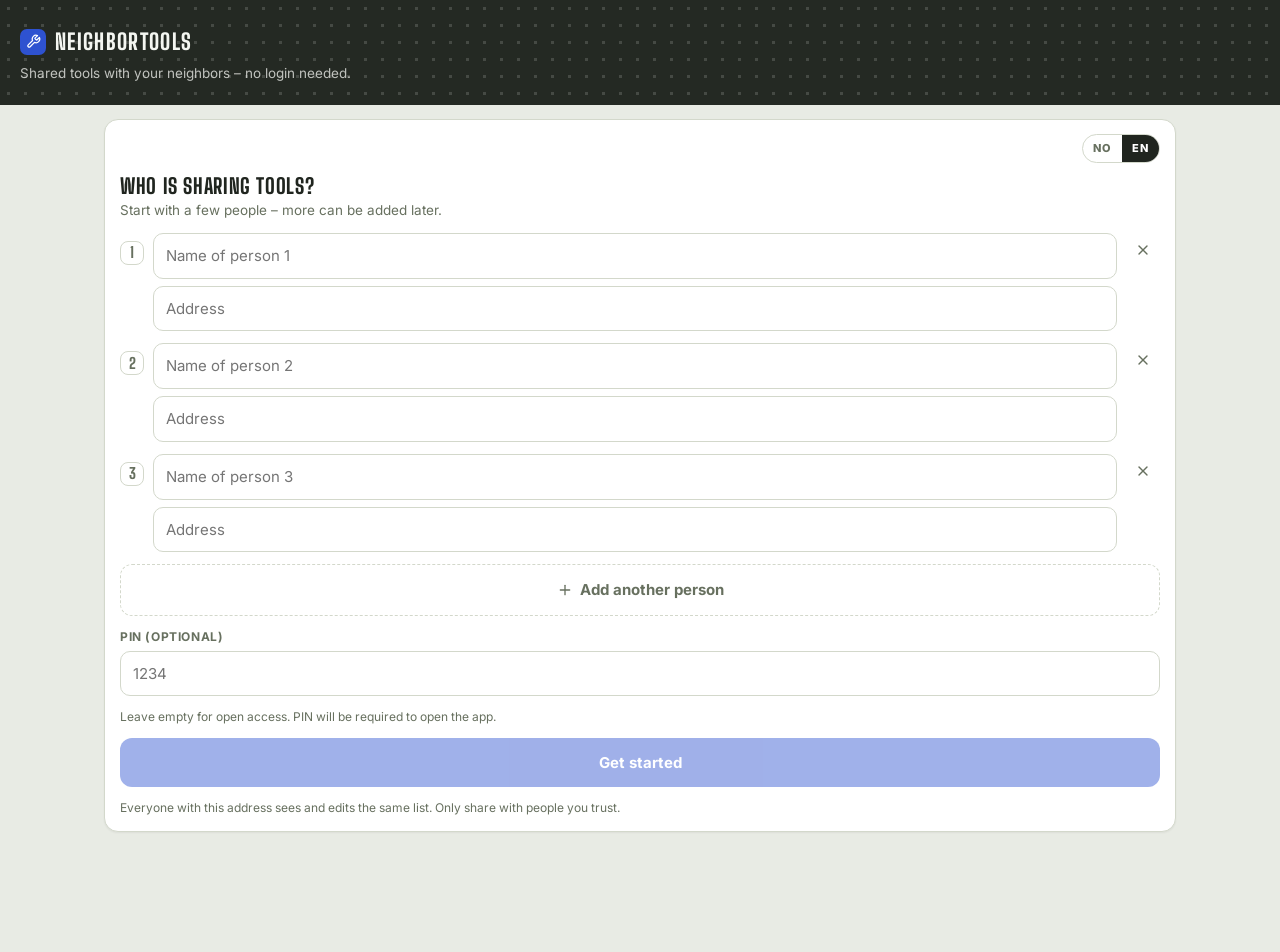
==== index.html @ f62d228a "Merge pull request #4 from ChristerFrestad/feat/neighborhood-requests Neighborhood requests, reserva" ====
<!DOCTYPE html>
<html lang="en">
<head>
<meta charset="utf-8">
<meta name="viewport" content="width=device-width, initial-scale=1, viewport-fit=cover">
<meta name="theme-color" content="#242923" media="(prefers-color-scheme: light)">
<meta name="theme-color" content="#141714" media="(prefers-color-scheme: dark)">
<meta name="apple-mobile-web-app-capable" content="yes">
<meta name="apple-mobile-web-app-status-bar-style" content="black-translucent">
<meta name="description" content="Shared tools with your neighbors – no login needed.">
<title>NeighborTools</title>
<link rel="manifest" href="/manifest.webmanifest">
<link rel="icon" href="data:image/svg+xml,%3Csvg xmlns='http://www.w3.org/2000/svg' viewBox='0 0 100 100'%3E%3Crect width='100' height='100' rx='22' fill='%232E52D0'/%3E%3Ctext y='.9em' font-size='70' x='50%25' text-anchor='middle' fill='white'%3E🔧%3C/text%3E%3C/svg%3E">
<style>
@import url('https://fonts.googleapis.com/css2?family=Big+Shoulders+Display:wght@600;700;800&family=IBM+Plex+Mono:wght@500&family=Inter:wght@400;500;600;700&display=swap');

:root{
  --bg:#E8EBE4; --card:#FFFFFF; --ink:#20251F; --muted:#67705F; --line:#D3D8CB;
  --accent:#2E52D0; --accent-press:#2543AE; --accent-tint:#E7ECFB;
  --home:#256B43; --home-tint:#E1F0E6; --out:#9A5300; --out-tint:#FBEBD3;
  --danger:#B23A26; --headbg:#242923; --headink:#F4F6F1;
  --shadow:0 1px 2px rgba(32,37,31,.06);
}
@media (prefers-color-scheme: dark){
  :root{
    --bg:#141714; --card:#1C201B; --ink:#E8EBE4; --muted:#9AA392; --line:#2E342E;
    --accent:#5B7CFF; --accent-press:#4A6AE0; --accent-tint:#1A2240;
    --home:#3D9B68; --home-tint:#1A2E22; --out:#D4923A; --out-tint:#2E2418;
    --danger:#E05A48; --headbg:#0E100E; --headink:#F4F6F1;
    --shadow:0 1px 3px rgba(0,0,0,.35);
  }
}
*{box-sizing:border-box; margin:0}
html,body{height:100%}
body{background:var(--bg); color:var(--ink);
  font-family:Inter,system-ui,-apple-system,sans-serif; font-size:15px; line-height:1.45;
  -webkit-font-smoothing:antialiased}
button{font:inherit; color:inherit; background:none; border:none; cursor:pointer}
:focus-visible{outline:2px solid var(--accent); outline-offset:2px; border-radius:4px}
[hidden]{display:none !important}

.vb-center{min-height:100vh; display:flex; align-items:center; justify-content:center}

/* Header – pegboard style panel */
.vb-head{position:sticky; top:0; z-index:20; display:flex; align-items:center; justify-content:space-between;
  gap:10px; padding:14px 16px; background-color:var(--headbg);
  background-image:radial-gradient(circle, rgba(244,246,241,.16) 1.5px, transparent 1.6px);
  background-size:17px 17px; color:var(--headink)}
.vb-head-tall{flex-direction:column; align-items:flex-start; gap:6px; padding:26px 20px 22px; position:static}
.vb-logo{font-family:'Big Shoulders Display','Arial Narrow',sans-serif; font-weight:800; font-size:22px;
  letter-spacing:.06em; display:flex; align-items:center; gap:9px; color:var(--headink)}
.vb-logomark{display:inline-flex; align-items:center; justify-content:center; width:26px; height:26px;
  border-radius:7px; background:var(--accent); color:#fff; flex:0 0 auto}
.vb-tagline{color:rgba(244,246,241,.75); font-size:13.5px}
.vb-headright{display:flex; align-items:center; gap:8px}
.vb-mechip{display:inline-flex; align-items:center; gap:7px; padding:6px 11px; border-radius:999px;
  background:rgba(244,246,241,.12); color:var(--headink); font-weight:600; font-size:13px;
  border:1px solid rgba(244,246,241,.22); max-width:150px}
.vb-mechip .vb-navn{overflow:hidden; text-overflow:ellipsis; white-space:nowrap}
.vb-onhead{color:var(--headink)}
.vb-onhead:hover{background:rgba(244,246,241,.14)}
.vb-spin{width:14px; height:14px; border-radius:50%; border:2px solid rgba(244,246,241,.35);
  border-top-color:var(--headink); animation:vbspin .7s linear infinite}
@keyframes vbspin{to{transform:rotate(360deg)}}
.vb-pulse{animation:vbpulse 1.2s ease-in-out infinite}
@keyframes vbpulse{50%{opacity:.45}}
.vb-logo-moerk{color:var(--ink)}
.vb-logo-moerk .vb-logomark{background:var(--accent)}

.vb-banner{font-size:12.5px; padding:7px 16px; text-align:center}
.vb-banner.test{background:var(--accent-tint); color:var(--accent)}
.vb-banner.minne{background:var(--out-tint); color:var(--out)}

.vb-main{max-width:540px; margin:0 auto; padding:14px 14px calc(120px + env(safe-area-inset-bottom))}

.vb-stats{font-family:'IBM Plex Mono',monospace; font-size:12px; color:var(--muted);
  letter-spacing:.02em; margin:2px 2px 10px}
.vb-search{margin-bottom:10px}

.vb-chips{display:flex; gap:7px; overflow-x:auto; padding:8px 0 10px; margin:0 -14px 4px; padding-left:14px; padding-right:14px;
  position:sticky; top:56px; z-index:15; background:var(--bg); scrollbar-width:none}
.vb-chips::-webkit-scrollbar{display:none}
.vb-chip{flex:0 0 auto; display:inline-flex; align-items:center; gap:6px; padding:9px 14px;
  border-radius:999px; border:1.5px solid var(--line); background:var(--card); font-size:13.5px; font-weight:600;
  color:var(--muted); white-space:nowrap; transition:background .12s,color .12s,border-color .12s}
/* Selected chip inverts against the page, so it stays readable in both themes
   (--ink is near-white in dark mode, where a hardcoded white would vanish) */
.vb-chip.on{background:var(--ink); color:var(--bg); border-color:var(--ink)}
.vb-chip.on .vb-sw{box-shadow:0 0 0 1.5px var(--bg)}
.vb-chipdiv{flex:0 0 1px; background:var(--line); align-self:stretch; margin:2px 3px}

.vb-list{display:flex; flex-direction:column; gap:10px}
.vb-card{background:var(--card); border:1px solid var(--line); border-radius:14px; padding:14px 15px;
  box-shadow:var(--shadow)}
.vb-toolimg{width:64px; height:64px; border-radius:10px; object-fit:cover; background:var(--line); flex:0 0 auto}
.vb-toolrow{display:flex; align-items:flex-start; justify-content:space-between; gap:10px}
.vb-toolleft{display:flex; gap:12px; align-items:flex-start; min-width:0; flex:1}
.vb-toolname{font-size:16px; font-weight:700; display:flex; align-items:center; gap:8px; min-width:0}
.vb-you{color:var(--muted); font-weight:500; font-size:13px}
.vb-type{font-family:'Big Shoulders Display','Arial Narrow',sans-serif; font-weight:700; font-size:11.5px;
  letter-spacing:.09em; text-transform:uppercase; color:var(--muted); border:1px solid var(--line);
  border-radius:6px; padding:3px 7px; white-space:nowrap; margin-top:1px}
.vb-ownerline{font-size:13px; color:var(--muted); margin-top:5px; display:flex; align-items:center; gap:6px}
.vb-sw{display:inline-block; width:10px; height:10px; border-radius:3px; flex:0 0 auto}

/* Status tag – looks like a physical loan tag with a hole */
.vb-tagrow{margin-top:9px}
.vb-tagg{position:relative; display:inline-flex; align-items:center; font-size:12.5px; font-weight:600;
  padding:5px 11px 5px 22px; border-radius:5px 999px 999px 5px}
.vb-tagg::before{content:""; position:absolute; left:8px; top:50%; transform:translateY(-50%);
  width:7px; height:7px; border-radius:50%; background:var(--bg); box-shadow:inset 0 0 0 1.5px currentColor}
.vb-tagg.hjemme{background:var(--home-tint); color:var(--home)}
.vb-tagg.ute{background:var(--out-tint); color:var(--out)}

.vb-notes{font-size:13px; color:var(--muted); margin-top:8px; overflow-wrap:anywhere}
.vb-addr{font-size:13px; color:var(--muted); margin-top:5px; display:flex; align-items:center; gap:5px}
.vb-counts{font-family:'IBM Plex Mono',monospace; font-size:11.5px; color:var(--muted); margin-top:8px}

.vb-toolactions{display:flex; align-items:center; justify-content:space-between; gap:8px; margin-top:12px}

.vb-btn{display:inline-flex; align-items:center; justify-content:center; gap:7px; width:100%;
  padding:14px 18px; border-radius:12px; font-weight:700; font-size:15px;
  transition:background .12s, transform .05s}
.vb-btn:active{transform:scale(.985)}
.vb-btn:disabled{opacity:.45; cursor:default}
.vb-primary{background:var(--accent); color:#fff}
.vb-primary:not(:disabled):hover{background:var(--accent-press)}
.vb-ghost{background:transparent; border:1.5px dashed var(--line); color:var(--muted)}
.vb-return{background:var(--home-tint); color:var(--home)}
.vb-dangertxt{background:transparent; color:var(--danger); font-weight:600}
.vb-dangertxt.bekreft{background:var(--danger); color:#fff}
.vb-small{width:auto; padding:11px 16px; font-size:14px}
.vb-iconbtn{display:inline-flex; align-items:center; justify-content:center; width:34px; height:34px;
  border-radius:9px; color:var(--muted); flex:0 0 auto}
.vb-iconbtn:hover{background:rgba(32,37,31,.06)}

.vb-inp{width:100%; padding:11px 12px; border-radius:10px; border:1.5px solid var(--line);
  background:var(--card); font:inherit; color:var(--ink)}
.vb-inp:focus{outline:none; border-color:var(--accent)}
textarea.vb-inp{resize:vertical}
select.vb-inp{appearance:auto}
.vb-field{display:block; margin-bottom:12px}
.vb-lbl{display:block; font-size:12px; font-weight:700; letter-spacing:.05em; text-transform:uppercase;
  color:var(--muted); margin-bottom:5px}

/* empty state – refined below */

/* Bottom nav + floating action button */
.vb-nav{position:fixed; left:0; right:0; bottom:0; z-index:20; display:flex; justify-content:center; gap:4px;
  background:var(--card); border-top:1px solid var(--line);
  padding:6px 8px calc(8px + env(safe-area-inset-bottom))}
.vb-tab{display:flex; flex-direction:column; align-items:center; gap:3px; padding:7px 0; width:104px;
  border-radius:10px; color:var(--muted)}
.vb-tab span{font-family:'Big Shoulders Display','Arial Narrow',sans-serif; font-weight:700; font-size:11.5px;
  letter-spacing:.1em; text-transform:uppercase}
.vb-tab.on{color:var(--accent); background:var(--accent-tint)}
.vb-fab{position:fixed; right:16px; bottom:calc(76px + env(safe-area-inset-bottom)); z-index:21;
  display:inline-flex; align-items:center; gap:7px; padding:13px 18px; border-radius:999px;
  background:var(--accent); color:#fff; font-weight:700; font-size:14.5px;
  box-shadow:0 6px 18px rgba(46,82,208,.38)}
.vb-fab:hover{background:var(--accent-press)}

/* Bottom sheet / modal forms */
.vb-overlay{position:fixed; inset:0; z-index:40; background:rgba(24,27,23,.5); display:flex;
  align-items:flex-end; justify-content:center; animation:vbfade .15s ease-out}
.vb-sheet{background:var(--card); width:100%; max-width:540px; max-height:88vh; overflow-y:auto;
  border-radius:20px 20px 0 0; padding:18px 18px calc(22px + env(safe-area-inset-bottom));
  animation:vbup .22s ease-out}
@media (min-width:640px){
  .vb-overlay{align-items:center; padding:24px}
  .vb-sheet{border-radius:20px}
}
@keyframes vbfade{from{opacity:0}}
@keyframes vbup{from{transform:translateY(24px); opacity:.6}}
.vb-sheet-head{display:flex; align-items:center; justify-content:space-between; margin-bottom:12px; gap:10px}
.vb-h2{font-family:'Big Shoulders Display','Arial Narrow',sans-serif; font-weight:800; font-size:21px;
  letter-spacing:.03em; text-transform:uppercase; overflow-wrap:anywhere}
.vb-sheet-actions{display:flex; flex-direction:column; gap:8px; margin-top:6px}
.vb-pickgrid{display:flex; flex-direction:column; gap:8px}
.vb-pick{display:grid; grid-template-columns:auto 1fr; align-items:center; column-gap:10px; text-align:left;
  padding:12px 13px; border:1.5px solid var(--line); border-radius:12px; background:var(--card); width:100%}
.vb-pick:hover{border-color:var(--accent); background:var(--accent-tint)}
.vb-pick-name{font-weight:700}
.vb-pick-addr{grid-column:2; font-size:12.5px; color:var(--muted)}

/* Setup (first run) */
.vb-setuprow{display:flex; gap:9px; align-items:flex-start; margin-bottom:12px}
.vb-setupnum{font-family:'Big Shoulders Display','Arial Narrow',sans-serif; font-weight:800; font-size:15px;
  color:var(--muted); width:24px; height:24px; border:1.5px solid var(--line); border-radius:8px;
  display:flex; align-items:center; justify-content:center; margin-top:8px; flex:0 0 auto}
.vb-setupfields{flex:1; display:flex; flex-direction:column; gap:7px}
.vb-finetext{font-size:12px; color:var(--muted); margin-top:12px}

/* Activity log */
.vb-loglist{display:flex; flex-direction:column; gap:7px}
.vb-logrow{display:flex; justify-content:space-between; align-items:baseline; gap:10px;
  background:var(--card); border:1px solid var(--line); border-left-width:4px; border-radius:10px;
  padding:10px 12px; font-size:13.5px}
.vb-logrow.t-laan{border-left-color:var(--out)}
.vb-logrow.t-retur{border-left-color:var(--home)}
.vb-logrow.t-ny{border-left-color:var(--accent)}
.vb-logrow.t-slett{border-left-color:var(--danger)}
.vb-logrow.t-pers{border-left-color:var(--line)}
.vb-logtext{overflow-wrap:anywhere}
.vb-logdate{font-family:'IBM Plex Mono',monospace; font-size:11px; color:var(--muted); white-space:nowrap}

.vb-muted{color:var(--muted); font-size:13.5px}
.vb-mb{margin-bottom:12px}
.vb-mt{margin-top:12px}
.vb-toast{position:fixed; left:50%; transform:translateX(-50%);
  bottom:calc(84px + env(safe-area-inset-bottom)); z-index:50; background:var(--ink); color:var(--bg);
  padding:10px 16px; border-radius:999px; font-size:13.5px; font-weight:600; max-width:90vw; text-align:center;
  box-shadow:0 6px 20px rgba(0,0,0,.25); animation:vbup .2s ease-out}

.vb-card{transition:border-color .12s, box-shadow .12s}
.vb-card:hover{border-color:color-mix(in srgb, var(--accent) 35%, var(--line))}
.vb-empty{display:flex; flex-direction:column; align-items:center; gap:12px; text-align:center;
  color:var(--muted); padding:48px 24px; border:1.5px dashed var(--line); border-radius:16px; margin-top:6px}
.vb-empty b{color:var(--ink); font-size:16px}
.vb-empty-ico{width:56px; height:56px; border-radius:16px; background:var(--accent-tint); color:var(--accent);
  display:flex; align-items:center; justify-content:center}
.vb-skeleton{background:linear-gradient(90deg, var(--line) 25%, var(--card) 50%, var(--line) 75%);
  background-size:200% 100%; animation:vbskel 1.2s ease-in-out infinite; border-radius:10px; height:88px; margin-bottom:10px}
@keyframes vbskel{0%{background-position:200% 0}100%{background-position:-200% 0}}
.vb-toast[role="status"]{pointer-events:none}
.vb-btn[aria-busy="true"]{opacity:.55; pointer-events:none}
.vb-overlay{overscroll-behavior:contain}
.vb-sheet:focus{outline:none}
.vb-sheet-head h2{margin:0}


/* Store-like grid on larger screens */
@media (min-width: 640px){
  .vb-main{max-width:920px}
  .vb-list.grid{display:grid; grid-template-columns:repeat(2, 1fr); gap:12px}
}
@media (min-width: 960px){
  .vb-main{max-width:1100px}
  .vb-list.grid{grid-template-columns:repeat(3, 1fr)}
}
.vb-list.grid .vb-card{display:flex; flex-direction:column; height:100%}
.vb-list.grid .vb-toolactions{margin-top:auto}

.vb-tagg.lenge{background:#FDE8E6; color:var(--danger)}
@media (prefers-color-scheme: dark){
  .vb-tagg.lenge{background:#3A1F1C; color:var(--danger)}
}

.vb-check{
  width:22px; height:22px; border-radius:6px; border:2px solid var(--line);
  display:inline-flex; align-items:center; justify-content:center; flex:0 0 auto;
  margin-top:2px; background:var(--card)
}
.vb-check.on{background:var(--accent); border-color:var(--accent); color:#fff}
.vb-bulk{
  position:fixed; left:50%; transform:translateX(-50%);
  bottom:calc(72px + env(safe-area-inset-bottom)); z-index:22;
  display:flex; gap:8px; align-items:center; padding:10px 12px;
  background:var(--ink); color:var(--bg); border-radius:14px;
  box-shadow:0 8px 24px rgba(0,0,0,.28); max-width:94vw
}
.vb-bulk .vb-btn{width:auto; padding:10px 14px; font-size:13.5px}
.vb-bulk .vb-ghost{color:var(--bg); border-color:color-mix(in srgb, var(--bg) 40%, transparent)}
.vb-bulk-count{font-weight:700; font-size:13.5px; white-space:nowrap; padding:0 4px}

.vb-hist{margin-top:10px; border-top:1px solid var(--line); padding-top:10px}
.vb-hist h4{font-size:12px; text-transform:uppercase; letter-spacing:.06em; color:var(--muted); margin-bottom:6px}
.vb-hist-row{font-size:13px; color:var(--muted); padding:4px 0; display:flex; justify-content:space-between; gap:8px}
.vb-pinbox{max-width:360px; margin:0 auto; padding:24px 18px}
/* Language switch: both languages visible, the active one filled in */
.vb-langsw{display:inline-flex; align-items:stretch; border-radius:999px; overflow:hidden;
  border:1px solid rgba(244,246,241,.3); flex:0 0 auto}
.vb-langsw button{padding:5px 10px; font-size:11px; font-weight:800; letter-spacing:.08em;
  color:rgba(244,246,241,.72); line-height:1.5; transition:background .12s, color .12s}
.vb-langsw button:hover{background:rgba(244,246,241,.14); color:var(--headink)}
.vb-langsw button.on{background:var(--headink); color:var(--headbg)}
.vb-langsw button.on:hover{background:var(--headink); color:var(--headbg)}
/* Variant for use on a light card instead of the dark header */
.vb-langsw.kort{border-color:var(--line)}
.vb-langsw.kort button{color:var(--muted)}
.vb-langsw.kort button:hover{background:var(--bg); color:var(--ink)}
.vb-langsw.kort button.on{background:var(--ink); color:var(--card)}
.vb-langsw.kort button.on:hover{background:var(--ink); color:var(--card)}

/* Requests ("etterlysninger") */
.vb-sechead{font-family:'Big Shoulders Display','Arial Narrow',sans-serif; font-weight:800; font-size:15px;
  letter-spacing:.07em; text-transform:uppercase; color:var(--muted); margin:18px 2px 10px}
.vb-req-meta{font-size:12.5px; color:var(--muted); margin-top:6px; display:flex; align-items:center; gap:6px;
  flex-wrap:wrap}
.vb-resp{border-top:1px solid var(--line); padding:9px 0 4px; font-size:13px; color:var(--muted)}
.vb-resp b{color:var(--ink)}
.vb-hoodtoggle{display:flex; gap:11px; align-items:flex-start; cursor:pointer; margin-bottom:4px}
.vb-hoodtoggle input{width:19px; height:19px; margin-top:2px; accent-color:var(--accent); flex:0 0 auto}
.vb-radios{display:flex; flex-direction:column; gap:8px; padding:2px 0}
.vb-radios label{display:flex; align-items:center; gap:9px; font-weight:600; cursor:pointer}
.vb-radios input{width:17px; height:17px; accent-color:var(--accent); flex:0 0 auto}
.vb-tab{position:relative}
.vb-tabbadge{position:absolute; top:2px; right:16px; min-width:17px; height:17px; padding:0 4px;
  border-radius:999px; background:var(--danger); color:#fff; font-size:10.5px; font-weight:700;
  display:flex; align-items:center; justify-content:center}
.vb-logrow.t-ettersp{border-left-color:var(--accent)}
.vb-resp-tool{font-size:12.5px; color:var(--ink); margin-top:4px; display:flex; align-items:center; gap:5px}

/* Due dates, queue and outside loans */
.vb-tagrow{display:flex; flex-wrap:wrap; gap:6px}
.vb-tagg.frist{background:var(--accent-tint); color:var(--accent)}
.vb-tagg.ekstern{background:var(--line); color:var(--muted)}
.vb-queue{font-size:12.5px; color:var(--muted); margin-top:8px; display:flex; align-items:center;
  gap:5px; flex-wrap:wrap}
.vb-remind{display:flex; align-items:center; gap:9px; width:100%; text-align:left; margin-bottom:10px;
  padding:11px 13px; border-radius:12px; background:var(--out-tint); color:var(--out);
  border:1px solid transparent; font-size:13.5px; font-weight:600}
.vb-remind:hover{border-color:currentColor}
.vb-remind span:first-of-type{flex:1}
.vb-remind-link{text-decoration:underline; white-space:nowrap; font-weight:700}

@media (prefers-reduced-motion: reduce){
  *{animation:none !important; transition:none !important}
}
</style>
</head>
<body>
<div id="app">
  <div class="vb-center">
    <div style="text-align:center">
      <div class="vb-logo vb-logo-moerk vb-pulse" style="justify-content:center"><span class="vb-logomark">🔧</span>NEIGHBORTOOLS</div>
      <p class="vb-muted" style="margin-top:14px">Loading …</p>
    </div>
  </div>
</div>

<script>
'use strict';
/* ============================================================
   NeighborTools – simple shared tool inventory
   ============================================================
   WHITELABEL / RENAME HERE:
   Change only the values below – logo, title and tagline update automatically.
   ============================================================ */
var CONFIG = {
  name: 'NeighborTools',          // Shown in logo and headings
  shortName: 'NeighborTools',     // Short variant
  tagline: 'Shared tools with your neighbors – no login needed.',
  storageKey: 'neighbortools',    // Internal storage prefix (do not change after first use)
  autoLang: true,                 // Match the browser's language on first visit
  defaultLang: 'en',              // Fallback when autoLang finds no match (or is off)
  longLoanDays: 14,               // highlight loans older than this
  // Optional default PIN (also settable in app setup / settings). Leave '' for no PIN.
  pin: ''
};

/* UI strings – Norwegian + English */
var I18N = {
  nb: {
    tools: 'Verktøy', people: 'Personer', log: 'Logg',
    all: 'Alle', home: 'Hjemme', onLoan: 'Utlånt', myLoans: 'Mine lån',
    search: 'Søk etter verktøy …', newTool: 'Nytt verktøy',
    loanOut: 'Lån ut', loanToMe: 'Lån til meg', returnBtn: 'Lever tilbake',
    owner: 'Eier', edit: 'Rediger', save: 'Lagre',
    noTools: 'Ingen verktøy ennå', noToolsHint: 'Trykk «Nytt verktøy» for å registrere det første.',
    noHits: 'Ingen treff', noHitsHint: 'Prøv et annet søk eller filter.', showAll: 'Vis alle',
    longLoan: 'Ute lenge', days: 'dager', today: 'i dag', day1: '1 dag',
    whoAreYou: 'Hvem er du?', pickPerson: 'Valget lagres bare på denne enheten.',
    setupTitle: 'Hvem deler verktøy?', setupHint: 'Start med dere tre – flere kan legges til når som helst.',
    start: 'Kom i gang', addPerson: 'Legg til en person til',
    setupPin: 'PIN (valgfritt)', setupPinHint: 'La stå tom for åpen tilgang. PIN kreves da for å åpne appen.',
    setupPinReq: 'PIN (4–32 tegn)',
    setupPinReqHint: 'PIN-en er nøkkelen til samarbeidet – del den bare med naboene dine. Bokstaver og spesialtegn er lov, og lengre er tryggere – f.eks. Wain/a@y.',
    enterPin: 'Skriv inn PIN', unlock: 'Lås opp', wrongPin: 'Feil PIN',
    landingTitle: 'Velkommen', landingHint: 'Har naboene dine gitt deg en PIN? Skriv den inn. Ellers kan du starte et nytt samarbeid.',
    openGroup: 'Åpne samarbeid',
    newGroup: 'Start nytt verktøysamarbeid',
    or: 'eller',
    pinNotFound: 'Fant ingen samarbeid med denne PIN-en.',
    pinTaken: 'Denne PIN-en er allerede i bruk. Velg en annen.',
    pinLength: 'PIN må være 4–32 tegn.',
    switchGroup: 'Bytt samarbeid', switchGroupAsk: 'Logge ut av dette samarbeidet? Du trenger PIN-en for å komme inn igjen.',
    back: 'Tilbake', serverDown: 'Fikk ikke kontakt med serveren. Prøv igjen.',
    backup: 'Last ned', restore: 'Gjenopprett', exportCsv: 'Eksporter CSV', importCsv: 'Importer CSV',
    selected: 'valgt', loanSelected: 'Lån ut valgte', clearSel: 'Fjern valg',
    history: 'Historikk', noHistory: 'Ingen historikk på dette verktøyet ennå.',
    updated: 'Oppdatert', saved: 'Lagret',
    loading: 'Laster …',
    reqTab: 'Etterlys', newReq: 'Ny etterlysning',
    reqIntro: 'Leter du etter noe? Spør gruppa – eller hele nabolaget.',
    reqWhat: 'Hva leter du etter?', reqPh: 'F.eks. «Flisekutter til helgen»',
    reqScope: 'Hvem skal se etterlysningen?',
    reqScopeGroup: 'Bare gruppa mi', reqScopeHood: 'Gruppa + nabolaget',
    reqScopeHint: 'Nabolaget = andre verktøygrupper på samme server, innenfor avstanden du velger.',
    reqRadius: 'Hvor langt er du villig til å dra for å hente og levere?',
    reqFrom: 'Din posisjon beregnes fra', reqFromEdit: 'endres på profilen din',
    reqNeedPostnr: 'Legg inn postnummeret ditt for å kunne forespørre i nabolaget.',
    postnr: 'Postnummer',
    reqPickup: 'Du henter og leverer selv.',
    reqPrivacy: 'Kun fornavn, område og avstand deles – aldri adressen din.',
    publish: 'Legg ut',
    reqMineTitle: 'Etterlysninger i gruppa', reqNearbyTitle: 'Fra nabolaget',
    reqNone: 'Ingen etterlysninger ennå',
    reqNoneHint: 'Spør etter noe du trenger – gruppa (eller nabolaget) ser det her.',
    reqNearbyNone: 'Ingen forespørsler fra nabolaget akkurat nå.',
    hoodToggle: 'Vis etterlysninger fra nabolaget',
    hoodToggleHint: 'Andre grupper på denne serveren kan spørre etter ting i nærheten. Skru på for å se forespørsler innenfor avstanden deres – ingenting fra gruppa deles automatisk.',
    canLend: 'Jeg kan låne ut',
    respHint: 'Du velger selv hva du deler i svaret – ta med telefonnummer eller hentested om du er komfortabel med det.',
    respPh: 'F.eks. «Jeg har en du kan låne. Ring/SMS 900 00 000 – hentes i Storgata 4.»',
    respShared: 'Fornavnet ditt, området og avstanden deles sammen med svaret.',
    yourReply: 'Svaret ditt', sendReply: 'Send svar',
    replies: 'svar', noReplies: 'Ingen svar ennå.',
    closeReq: 'Fjern etterlysningen', closeReqAsk: 'Trykk igjen for å fjerne',
    reqClosed: 'Etterlysningen er fjernet', reqSaved: 'Etterlysningen er lagt ut',
    replySent: 'Svaret er sendt',
    unknownPostnr: 'Ukjent postnummer – sjekk at det er riktig.',
    kmAway: 'km unna', area: 'området', hood: 'Nabolag', groupOnly: 'Gruppa',
    respFull: 'Etterlysningen har fått maks antall svar.',
    looksFor: 'etterlyser',
    respTool: 'Verktøy du kan låne ut (valgfritt)',
    respToolNone: 'Ingen – bare svar med tekst',
    canLendTool: 'Kan låne ut',
    extLoan: 'Lån ut utenfor gruppa',
    extLoanHint: 'For naboer og andre som ikke står på lista. Lånet føres i historikken som vanlig.',
    extName: 'Hvem låner?', extNamePh: 'F.eks. Kari fra 4633',
    extNote: 'Kontakt / notat (valgfritt)', extNotePh: 'Telefon, hentested, avtale …',
    extTag: 'Nabolag', extRegister: 'Registrer utlån',
    due: 'Avtalt retur (valgfritt)',
    dueHint: 'Låneren får en påminnelse i appen når datoen nærmer seg.',
    dueIn: 'leveres om', dueToday: 'leveres i dag', dueTomorrow: 'leveres i morgen',
    overdue: 'på overtid',
    reserve: 'Reserver', unreserve: 'Fjern reservasjon',
    inQueue: 'i kø', queueYou: 'Du står i kø',
    nextUp: 'Neste', loanToNext: 'Lån ut til',
    reserved: 'Du står i kø for dette verktøyet',
    unreserved: 'Reservasjonen er fjernet',
    remindOne: 'Du har 1 verktøy som skal leveres',
    remindMany: 'verktøy som skal leveres',
    showMine: 'Vis mine lån',
    /* Forms and sheets */
    name: 'Navn', address: 'Adresse', addressPh: 'Gate og nummer',
    addAndPick: 'Legg til og velg meg',
    notOnList: 'Jeg står ikke på lista – legg meg til',
    pickPersonLong: 'Valget lagres bare på denne enheten, slik at knappene passer deg.',
    editTool: 'Rediger verktøy', toolName: 'Navn på verktøyet',
    toolNamePh: 'F.eks. Bosch drill 18V',
    typeLbl: 'Type', photoLbl: 'Bilde (valgfritt)', photoRemove: 'Fjern bilde',
    notesLbl: 'Notater (valgfritt)', notesPh: 'Batteri, tilbehør, tilstand …',
    deleteTool: 'Slett verktøyet', tapDelete: 'Trykk igjen for å slette',
    editPerson: 'Rediger person', newPerson: 'Ny person',
    removePerson: 'Fjern personen', tapRemove: 'Trykk igjen for å fjerne',
    cantRemove: 'Kan ikke fjernes – flytt eller slett verktøyene først',
    addPersonBtn: 'Legg til person', youTag: '(deg)',
    ownsCount: 'Eier {0} · har {1} lånt',
    borrowedList: 'Har lånt', lentOutList: 'Lånt bort', fromWho: 'fra',
    whoGets: 'Hvem får «{0}»?', loanMany: 'Lån ut {0} verktøy til …',
    toolsMove: 'Verktøyet flyttes til personen du velger.',
    noOthers: 'Ingen andre personer å låne ut til ennå.',
    /* Toasts and confirms */
    loanDone: 'Utlån registrert', returnDone: 'Levert tilbake',
    toolDeleted: 'Verktøyet er slettet', personRemoved: 'Personen er fjernet',
    addedName: '{0} er lagt til',
    saveFail: 'Kunne ikke lagre. Prøv igjen.',
    saveRace: 'Noen lagret samtidig – prøv en gang til.',
    backupDone: 'Sikkerhetskopi lastet ned', backupBad: 'Ugyldig sikkerhetskopi',
    restoreAsk: 'Erstatt all data med denne sikkerhetskopien? Dette kan ikke angres.',
    restoreDone: 'Sikkerhetskopi gjenopprettet', fileFail: 'Kunne ikke lese filen',
    logEmpty: 'Ingen hendelser ennå', logEmptyHint: 'Utlån og nye verktøy havner her.',
    deleted: 'Slettet', addedShort: 'Lagt til',
    sheetFail: 'Noe gikk galt – prøv igjen.'
  },
  en: {
    tools: 'Tools', people: 'People', log: 'Log',
    all: 'All', home: 'Home', onLoan: 'On loan', myLoans: 'My loans',
    search: 'Search tools …', newTool: 'New tool',
    loanOut: 'Loan out', loanToMe: 'Borrow myself', returnBtn: 'Return',
    owner: 'Owner', edit: 'Edit', save: 'Save',
    noTools: 'No tools yet', noToolsHint: 'Tap «New tool» to add the first one.',
    noHits: 'No matches', noHitsHint: 'Try another search or filter.', showAll: 'Show all',
    longLoan: 'Out long', days: 'days', today: 'today', day1: '1 day',
    whoAreYou: 'Who are you?', pickPerson: 'Saved only on this device.',
    setupTitle: 'Who is sharing tools?', setupHint: 'Start with a few people – more can be added later.',
    start: 'Get started', addPerson: 'Add another person',
    setupPin: 'PIN (optional)', setupPinHint: 'Leave empty for open access. PIN will be required to open the app.',
    setupPinReq: 'PIN (4–32 characters)',
    setupPinReqHint: 'The PIN is the key to your group – only share it with your neighbors. Letters and special characters are allowed, and longer is safer – e.g. Wain/a@y.',
    enterPin: 'Enter PIN', unlock: 'Unlock', wrongPin: 'Wrong PIN',
    landingTitle: 'Welcome', landingHint: 'Did your neighbors give you a PIN? Enter it below. Otherwise, start a new group.',
    openGroup: 'Open group',
    newGroup: 'Start a new tool group',
    or: 'or',
    pinNotFound: 'No group found with that PIN.',
    pinTaken: 'That PIN is already in use. Please pick another one.',
    pinLength: 'PIN must be 4–32 characters.',
    switchGroup: 'Switch group', switchGroupAsk: 'Log out of this group? You will need the PIN to get back in.',
    back: 'Back', serverDown: 'Could not reach the server. Please try again.',
    backup: 'Download', restore: 'Restore', exportCsv: 'Export CSV', importCsv: 'Import CSV',
    selected: 'selected', loanSelected: 'Loan out selected', clearSel: 'Clear',
    history: 'History', noHistory: 'No history for this tool yet.',
    updated: 'Updated', saved: 'Saved',
    loading: 'Loading …',
    reqTab: 'Requests', newReq: 'New request',
    reqIntro: 'Looking for something? Ask your group – or the whole neighborhood.',
    reqWhat: 'What are you looking for?', reqPh: 'E.g. “Tile cutter for the weekend”',
    reqScope: 'Who should see the request?',
    reqScopeGroup: 'My group only', reqScopeHood: 'Group + neighborhood',
    reqScopeHint: 'Neighborhood = other tool groups on this server, within the distance you choose.',
    reqRadius: 'How far are you willing to travel to pick up and return?',
    reqFrom: 'Your position is calculated from', reqFromEdit: 'change it on your profile',
    reqNeedPostnr: 'Add your postal code to be able to ask the neighborhood.',
    postnr: 'Postal code',
    reqPickup: 'You pick up and return the item yourself.',
    reqPrivacy: 'Only your first name, area and distance are shared – never your address.',
    publish: 'Post request',
    reqMineTitle: 'Requests in your group', reqNearbyTitle: 'From the neighborhood',
    reqNone: 'No requests yet',
    reqNoneHint: 'Ask for something you need – your group (or neighborhood) sees it here.',
    reqNearbyNone: 'No requests from the neighborhood right now.',
    hoodToggle: 'Show requests from the neighborhood',
    hoodToggleHint: 'Other groups on this server can ask for things nearby. Turn this on to see requests within their distance – nothing from your group is shared automatically.',
    canLend: 'I can lend this',
    respHint: 'You choose what to share in your reply – include a phone number or pickup spot if you are comfortable with it.',
    respPh: 'E.g. “I have one you can borrow. Call/text 900 00 000 – pickup at Main St 4.”',
    respShared: 'Your first name, area and distance are shared with the reply.',
    yourReply: 'Your reply', sendReply: 'Send reply',
    replies: 'replies', noReplies: 'No replies yet.',
    closeReq: 'Remove request', closeReqAsk: 'Tap again to remove',
    reqClosed: 'Request removed', reqSaved: 'Request posted',
    replySent: 'Reply sent',
    unknownPostnr: 'Unknown postal code – please check it.',
    kmAway: 'km away', area: 'area', hood: 'Neighborhood', groupOnly: 'Group',
    respFull: 'This request already has the maximum number of replies.',
    looksFor: 'is looking for',
    respTool: 'Tool you can lend (optional)',
    respToolNone: 'None – text reply only',
    canLendTool: 'Can lend',
    extLoan: 'Loan outside the group',
    extLoanHint: 'For neighbors and others not on the list. The loan is recorded in the history as usual.',
    extName: 'Who is borrowing?', extNamePh: 'E.g. Kari from 4633',
    extNote: 'Contact / note (optional)', extNotePh: 'Phone, pickup spot, agreement …',
    extTag: 'Neighborhood', extRegister: 'Register loan',
    due: 'Agreed return (optional)',
    dueHint: 'The borrower gets a reminder in the app as the date approaches.',
    dueIn: 'due in', dueToday: 'due today', dueTomorrow: 'due tomorrow',
    overdue: 'overdue',
    reserve: 'Reserve', unreserve: 'Cancel reservation',
    inQueue: 'in queue', queueYou: 'You are in the queue',
    nextUp: 'Next', loanToNext: 'Loan to',
    reserved: 'You are in the queue for this tool',
    unreserved: 'Reservation removed',
    remindOne: 'You have 1 tool due back',
    remindMany: 'tools due back',
    showMine: 'Show my loans',
    /* Forms and sheets */
    name: 'Name', address: 'Address', addressPh: 'Street and number',
    addAndPick: 'Add me and select',
    notOnList: 'I am not on the list – add me',
    pickPersonLong: 'Saved only on this device, so the buttons match you.',
    editTool: 'Edit tool', toolName: 'Name of the tool',
    toolNamePh: 'E.g. Bosch drill 18V',
    typeLbl: 'Type', photoLbl: 'Photo (optional)', photoRemove: 'Remove photo',
    notesLbl: 'Notes (optional)', notesPh: 'Battery, accessories, condition …',
    deleteTool: 'Delete tool', tapDelete: 'Tap again to delete',
    editPerson: 'Edit person', newPerson: 'New person',
    removePerson: 'Remove person', tapRemove: 'Tap again to remove',
    cantRemove: 'Cannot be removed – move or delete their tools first',
    addPersonBtn: 'Add person', youTag: '(you)',
    ownsCount: 'Owns {0} · has borrowed {1}',
    borrowedList: 'Has borrowed', lentOutList: 'Lent out', fromWho: 'from',
    whoGets: 'Who gets «{0}»?', loanMany: 'Loan {0} tools to …',
    toolsMove: 'Tools move to the person you pick.',
    noOthers: 'No other people to lend to yet.',
    /* Toasts and confirms */
    loanDone: 'Loan registered', returnDone: 'Returned',
    toolDeleted: 'Tool deleted', personRemoved: 'Person removed',
    addedName: '{0} added',
    saveFail: 'Could not save. Please try again.',
    saveRace: 'Someone saved at the same time – please try again.',
    backupDone: 'Backup downloaded', backupBad: 'Invalid backup file',
    restoreAsk: 'Replace all data with this backup? This cannot be undone.',
    restoreDone: 'Backup restored', fileFail: 'Could not read the file',
    logEmpty: 'No events yet', logEmptyHint: 'Loans and new tools show up here.',
    deleted: 'Deleted', addedShort: 'Added',
    sheetFail: 'Something went wrong – please try again.'
  }
};
/* t() with {0}/{1} placeholders filled in */
function tf(key){
  var s = t(key);
  for(var i = 1; i < arguments.length; i++)
    s = s.replace('{' + (i - 1) + '}', arguments[i]);
  return s;
}
function t(key){
  var lang = (st && st.lang) || CONFIG.defaultLang || 'en';
  return (I18N[lang] && I18N[lang][key]) || (I18N.en[key]) || key;
}

/* Language for a first-time visitor: the first of the browser's preferred
   languages we actually speak, otherwise CONFIG.defaultLang. Only ever a
   default – an explicit NO/EN choice is stored and always wins. */
function fallbackSprak(){
  return CONFIG.defaultLang === 'nb' ? 'nb' : 'en';
}
function oppdagSprak(){
  if(!CONFIG.autoLang) return fallbackSprak();
  try{
    var liste = (navigator.languages && navigator.languages.length)
      ? navigator.languages
      : [navigator.language || navigator.userLanguage];
    for(var i = 0; i < liste.length; i++){
      // Compare the language subtag only: 'nb-NO' -> 'nb', 'en-GB' -> 'en'
      var kode = String(liste[i] || '').toLowerCase().split('-')[0];
      if(kode === 'nb' || kode === 'nn' || kode === 'no') return 'nb';
      if(kode === 'en') return 'en';
    }
  }catch(e){}
  return fallbackSprak();
}

var KEY = CONFIG.storageKey + ':data';
var MEKEY = CONFIG.storageKey + ':meg';
/* Holder id for a loan to someone outside the group (tool.ext holds the name) */
var EXT = '__ext';
/* Tool categories. New tools store the stable key; older data holds the
   Norwegian label, which still resolves, so nothing needs migrating. */
var TYPER = [
  {k:'drill',   nb:'Drill & skru',      en:'Drill & drive'},
  {k:'saw',     nb:'Sag',               en:'Saws'},
  {k:'grind',   nb:'Sliping & kutting', en:'Grinding & cutting'},
  {k:'hand',    nb:'Håndverktøy',       en:'Hand tools'},
  {k:'measure', nb:'Måleverktøy',       en:'Measuring'},
  {k:'garden',  nb:'Hage & ute',        en:'Garden & outdoor'},
  {k:'ladder',  nb:'Stige & stillas',   en:'Ladders & scaffolding'},
  {k:'paint',   nb:'Maling & tapet',    en:'Paint & wallpaper'},
  {k:'car',     nb:'Bil & mek',         en:'Car & mechanics'},
  {k:'electro', nb:'Elektro',           en:'Electrical'},
  {k:'other',   nb:'Annet',             en:'Other'}
];
/* Accepts a key or a label in either language */
function typeFinn(v){
  var s = String(v == null ? '' : v).trim().toLowerCase();
  for(var i = 0; i < TYPER.length; i++){
    var x = TYPER[i];
    if(x.k === s || x.nb.toLowerCase() === s || x.en.toLowerCase() === s) return x;
  }
  return null;
}
/* Label in the current language; unknown values pass through unchanged */
function typeNavn(v){
  var x = typeFinn(v);
  return x ? x[st.lang === 'en' ? 'en' : 'nb'] : String(v == null ? '' : v);
}
var FARGER = ['#2E52D0','#256B43','#9A5300','#8E3B8E','#B23A26','#0E7490','#6D5A1F','#4F5D75'];

var $ = function(s){ return document.querySelector(s); };
var esc = function(s){
  return String(s == null ? '' : s).replace(/[&<>"']/g, function(c){
    return {'&':'&amp;','<':'&lt;','>':'&gt;','"':'&quot;',"'":'&#39;'}[c];
  });
};
var uid = function(){ return Math.random().toString(36).slice(2,9) + Date.now().toString(36); };
var naaISO = function(){ return new Date().toISOString(); };
var kopi = function(o){ return o == null ? {} : JSON.parse(JSON.stringify(o)); };
var fmtDato = function(iso){
  try { return new Date(iso).toLocaleDateString(st.lang==='en'?'en-GB':'nb-NO',{day:'numeric',month:'short'}); }
  catch(e){ return ''; }
};

/* ---------- Storage (server / artifact / memory) ----------
   On a server, every tool-sharing group is its own store and the PIN is the
   key to it. gid + pin are kept on this device so you stay logged in. */
var Lager = { mode:'minne', mem:null, me:null, gid:null, pin:'' };

var SESSION_KEY = CONFIG.storageKey + ':sess';
function readSession(){
  try{ return JSON.parse(localStorage.getItem(SESSION_KEY) || 'null'); }catch(e){ return null; }
}
function writeSession(){
  try{ localStorage.setItem(SESSION_KEY, JSON.stringify({gid:Lager.gid, pin:Lager.pin})); }catch(e){}
}
function clearSession(){ try{ localStorage.removeItem(SESSION_KEY); }catch(e){} }

function api(path, options, msTimeout){
  return new Promise(function(res){
    var ctl = new AbortController();
    var timer = setTimeout(function(){ ctl.abort(); }, msTimeout || 8000);
    var o = options || {};
    o.cache = 'no-store';
    o.signal = ctl.signal;
    fetch(path, o).then(function(r){
      clearTimeout(timer);
      r.json().then(function(j){ res({ok:r.ok, status:r.status, body:j}); })
              .catch(function(){ res({ok:r.ok, status:r.status, body:null}); });
    }).catch(function(){ clearTimeout(timer); res({ok:false, status:0, body:null}); });
  });
}
function pinHeader(extra){
  var h = extra || {};
  // URI-encoded so special characters (and æøå) are legal in an HTTP header
  if(Lager.pin) h['X-Pin'] = encodeURIComponent(Lager.pin);
  return h;
}
function groupUrl(){ return 'api/groups/' + Lager.gid + '/data'; }
function setGroup(gid, pin){
  Lager.gid = gid; Lager.pin = pin || '';
  writeSession();
}
function leaveGroup(){
  Lager.gid = null; Lager.pin = ''; Lager.me = null;
  clearSession();
}

async function initLager(){
  var probe = await api('api/groups', null, 2500);
  if(probe.ok && probe.body && Array.isArray(probe.body.groups)){
    Lager.mode = 'server';
    var s = readSession();
    if(s && s.gid){
      Lager.gid = s.gid; Lager.pin = s.pin || '';
      var r = await api(groupUrl(), {headers: pinHeader()});
      if(r.ok && r.body && r.body.data) return r.body.data;
      leaveGroup();   // group deleted or PIN changed – back to the front page
    }
    return null;
  }
  if(window.storage){
    Lager.mode = 'artifact';
    try{
      var m = await window.storage.get(MEKEY, false);
      if(m) Lager.me = JSON.parse(m.value);
    }catch(e){}
    try{
      var r = await window.storage.get(KEY, true);
      return r ? JSON.parse(r.value) : null;
    }catch(e){ return null; }
  }
  Lager.mode = 'minne';
  return null;
}

async function hentData(){
  if(Lager.mode === 'server'){
    if(!Lager.gid) return null;
    var s = await api(groupUrl(), {headers: pinHeader()});
    if(s.ok && s.body) return s.body.data;
    if(s.status === 401 || s.status === 404) return null; // access lost
    return undefined;                                     // could not reach server
  }
  if(Lager.mode === 'artifact'){
    try{
      var r = await window.storage.get(KEY, true);
      return r ? JSON.parse(r.value) : null;
    }catch(e){ return null; }
  }
  return Lager.mem;
}

async function lagreData(d, basertRev){
  if(Lager.mode === 'server'){
    var r = await fetch(groupUrl(), {
      method:'POST',
      headers: pinHeader({'Content-Type':'application/json'}),
      body: JSON.stringify({rev: basertRev || 0, data: d})
    });
    if(r.status === 409){
      var j409 = await r.json();
      var e = new Error('utdatert'); e.stale = true; e.data = j409.data; throw e;
    }
    if(!r.ok) throw new Error('serverfeil');
    var j = await r.json();
    return j.data;
  }
  d.rev = (basertRev || 0) + 1;
  if(Lager.mode === 'artifact'){
    await window.storage.set(KEY, JSON.stringify(d), true);
    return d;
  }
  Lager.mem = d;
  return d;
}

/* One "who am I" per group, so the same device can be used in several groups */
function meKey(){ return Lager.gid ? MEKEY + ':' + Lager.gid : MEKEY; }
function hentMeg(){
  if(Lager.mode === 'server'){
    // Per group only – never fall back across groups
    try{ return localStorage.getItem(meKey()); }catch(e){ return null; }
  }
  return Lager.me;
}
function settMeg(id){
  Lager.me = id;
  if(Lager.mode === 'server'){ try{ localStorage.setItem(meKey(), id); }catch(e){} }
  if(Lager.mode === 'artifact'){
    try{ window.storage.set(MEKEY, JSON.stringify(id), false); }catch(e){}
  }
}


/* ---------- PIN / session ----------
   On a server the PIN is checked server-side (see the front page). The local
   gate below is only used in artifact / memory mode, where there is no server. */
function pinKey(){ return CONFIG.storageKey + ':pinok'; }
function getPin(){
  if(CONFIG.pin) return String(CONFIG.pin);
  var s = st.data && st.data.settings && st.data.settings.pin;
  return s ? String(s) : '';
}
function hasPin(){ return Lager.mode !== 'server' && !!getPin(); }
function isPinOk(){
  if(!hasPin()) return true;
  if(st.pinOk) return true;
  try{ return sessionStorage.getItem(pinKey()) === '1'; }catch(e){ return false; }
}
function setPinOk(ok){
  st.pinOk = !!ok;
  try{
    if(ok) sessionStorage.setItem(pinKey(), '1');
    else sessionStorage.removeItem(pinKey());
  }catch(e){}
}

/* ---------- State ---------- */
var st = {
  klar:false, data:null, visning:'verktoy', filter:'alle', sok:'',
  modal:null, lagrer:false, oppsett:null, bekreft:null,
  lang: oppdagSprak(),   // a stored choice replaces this during boot
  selected: {},
  pinOk: false,
  landing: false,     // front page: open an existing group or start a new one
  landingError: '',   // message shown on the front page / setup screen
  setupPin: '',       // PIN typed in the setup wizard (kept across re-renders)
  req: {mine: [], nearby: []},  // neighborhood requests from the server
  toast: '', toastTil: 0        // current toast message and when it expires
};
var toastTimer = null;
var TOAST_MS = 2600;

/* The message lives in state, not in the DOM: every render replaces #app,
   and a re-render right after a save (see endre) would otherwise wipe it. */
function toast(m){
  st.toast = m;
  st.toastTil = Date.now() + TOAST_MS;
  visToast();
}
function visToast(){
  var el = $('#toast');
  if(!el) return;
  var igjen = st.toast ? st.toastTil - Date.now() : 0;
  if(igjen <= 0){
    st.toast = '';
    el.hidden = true;
    return;
  }
  el.textContent = st.toast;
  el.hidden = false;
  el.setAttribute('role', 'status');
  clearTimeout(toastTimer);
  toastTimer = setTimeout(function(){
    st.toast = '';
    var e = $('#toast');
    if(e) e.hidden = true;
  }, igjen);
}
function visLagrer(paa){
  var s = $('#spin'); if(s) s.hidden = !paa;
}

function leggLogg(d, e){
  d.log = d.log || [];
  e.id = uid(); e.date = naaISO();
  d.log.push(e);
}

/* Read-modify-write with automatic retry on concurrent save */
async function endre(fn, melding){
  st.lagrer = true; visLagrer(true);
  try{
    for(var i = 0; i < 3; i++){
      var basis = await hentData();
      if(basis === undefined || basis === null) basis = st.data;
      var ny = fn(kopi(basis));
      if(!ny || typeof ny !== 'object') throw new Error('invalid');
      ny.log = (ny.log || []).slice(-150);
      try{
        st.data = await lagreData(ny, basis ? basis.rev : 0);
        if(melding) toast(melding);
        return true;
      }catch(e){
        if(e && e.stale){ st.data = e.data; continue; }
        throw e;
      }
    }
    toast(t('saveRace'));
  }catch(e){
    toast(t('saveFail'));
  }finally{
    st.lagrer = false; visLagrer(false); render();
  }
  return false;
}

/* ---------- Neighborhood requests ----------
   All groups on the server share one request board. Matching happens
   server-side on postal-code centroids; the origin group is never revealed. */
async function fetchReq(){
  if(Lager.mode !== 'server' || !Lager.gid) return false;
  var r = await api('api/groups/' + Lager.gid + '/requests', {headers: pinHeader()});
  if(r.ok && r.body){
    var neste = {mine: r.body.mine || [], nearby: r.body.nearby || []};
    var endret = JSON.stringify(neste) !== JSON.stringify(st.req);
    st.req = neste;
    return endret;
  }
  return false;
}
function megPerson(){
  var meg = hentMeg();
  return meg && st.data ? (st.data.people || []).find(function(p){ return p.id === meg; }) : null;
}
function fornavn(navn){ return String(navn || '').trim().split(/\s+/)[0]; }
function gyldigPostnr(nr){ return /^\d{4}$/.test(String(nr || '').trim()); }

/* ---------- Actions ---------- */
var H = {};

H.tab = function(v){
  st.visning = v; st.bekreft = null; render();
  if(v === 'etterlys') fetchReq().then(function(endret){ if(endret) render(); });
};
H.setFilter = function(f){ st.filter = (st.filter === f && f.indexOf('p:') === 0) ? 'alle' : f; render(); };
H.sok = function(el){ st.sok = el.value; visListe(); };
H.lukk = function(){
  st.modal = null; st.bekreft = null; render();
  if(st._focusBack && st._focusBack.focus){
    try{ st._focusBack.focus(); }catch(e){}
  }
  st._focusBack = null;
};
H.oppdater = async function(){
  var d = await hentData();
  await fetchReq();
  if(d){ st.data = d; render(); toast('Oppdatert'); }
  else if(d === undefined){ toast(t('serverDown')); }
  else if(Lager.mode === 'server'){
    leaveGroup();
    st.data = null; st.landing = true; render();
  }
};
H.backup = function(){
  if(!st.data) return;
  var blob = new Blob([JSON.stringify(st.data, null, 2)], {type:'application/json'});
  var a = document.createElement('a');
  a.href = URL.createObjectURL(blob);
  a.download = (CONFIG.storageKey || 'backup') + '-' + new Date().toISOString().slice(0,10) + '.json';
  a.click();
  toast(t('backupDone'));
};
H.importBackup = function(inp){
  var fil = inp.files && inp.files[0];
  if(!fil) return;
  var reader = new FileReader();
  reader.onload = function(e){
    try{
      var data = JSON.parse(e.target.result);
      if(!data || !Array.isArray(data.people) || !Array.isArray(data.tools)){
        toast(t('backupBad'));
        return;
      }
      if(!confirm(t('restoreAsk'))) return;
      // Preserve log array if missing in backup
      if(!Array.isArray(data.log)) data.log = [];
      data.v = data.v || 1;
      // Use endre-style write so concurrent rev is handled
      endre(function(){ return data; }, t('restoreDone'));
    }catch(err){
      toast(t('fileFail'));
    }
    inp.value = '';
  };
  reader.readAsText(fil);
};

/* ----- Front page: open an existing group, or start a new one ----- */
H.newGroup = function(){
  st.landing = false; st.landingError = '';
  st.oppsett = [{name:'',address:''},{name:'',address:''},{name:'',address:''}];
  st.setupPin = '';
  render();
};
H.backToStart = function(){
  st.oppsett = null; st.landingError = '';
  st.landing = true;
  render();
};
H.openGroup = async function(){
  if(st.lagrer) return;
  var inp = $('#land-pin');
  var pin = inp ? inp.value.trim() : '';
  if(pin.length < 4 || pin.length > 32){ st.landingError = t('pinLength'); render(); return; }
  st.lagrer = true; visLagrer(true);
  var r = await api('api/groups/open', {
    method:'POST',
    headers:{'Content-Type':'application/json'},
    body: JSON.stringify({pin: pin})
  });
  st.lagrer = false; visLagrer(false);
  if(r.ok && r.body && r.body.id){
    setGroup(r.body.id, pin);
    st.data = r.body.data;
    st.landing = false; st.landingError = '';
    render();
    return;
  }
  st.landingError = (r.status === 404) ? t('pinNotFound') : t('serverDown');
  render();
};
H.switchGroup = function(){
  if(!confirm(t('switchGroupAsk'))) return;
  leaveGroup();
  st.data = null; st.selected = {}; st.modal = null; st.visning = 'verktoy';
  st.landing = true; st.landingError = '';
  render();
};

H.oStart = function(){
  var rader = st.oppsett.filter(function(r){ return r.name.trim(); });
  if(rader.length < 2) return;
  var people = rader.map(function(r, i){
    return { id:uid(), name:r.name.trim(), address:r.address.trim(), color:FARGER[i % FARGER.length] };
  });
  var pinEl = $('#setup-pin');
  var pin = pinEl ? pinEl.value.trim() : (st.setupPin || '');
  var d = { v:1, people:people, tools:[], log:[], settings:{} };
  people.forEach(function(p){ leggLogg(d, {t:'pers', name:p.name}); });

  // On a server the PIN is the key to the group: required, and unique.
  if(Lager.mode === 'server'){
    if(pin.length < 4 || pin.length > 32){ st.landingError = t('pinLength'); render(); return; }
    st.lagrer = true; visLagrer(true);
    api('api/groups', {
      method:'POST',
      headers:{'Content-Type':'application/json'},
      body: JSON.stringify({pin: pin, data: d})
    }).then(function(r){
      st.lagrer = false; visLagrer(false);
      if(r.ok && r.body && r.body.id){
        setGroup(r.body.id, pin);
        st.data = r.body.data;
        st.oppsett = null; st.setupPin = ''; st.landingError = '';
        render();
        return;
      }
      // Keep the form filled in so only the PIN has to be changed
      st.landingError = (r.status === 409) ? t('pinTaken')
                     : (r.status === 400) ? t('pinLength') : t('serverDown');
      render();
      var p = $('#setup-pin');
      if(p){ p.value = ''; p.focus(); }
    });
    return;
  }

  if(pin) d.settings.pin = pin;
  if(CONFIG.pin) d.settings.pin = String(CONFIG.pin);
  st.lagrer = true;
  lagreData(d, 0).then(function(lagret){
    st.data = lagret; st.oppsett = null; st.lagrer = false;
    if(pin || CONFIG.pin) setPinOk(true);
    render();
  }).catch(function(){
    st.lagrer = false; render(); toast(t('saveFail'));
  });
};
H.oRad = function(i, felt, el){ st.oppsett[i][felt] = el.value; oppdaterStartKnapp(); };
H.setupPinInput = function(el){ st.setupPin = el.value; oppdaterStartKnapp(); };
H.oLegg = function(){ st.oppsett.push({name:'', address:''}); render(); };
H.oFjern = function(i){ st.oppsett.splice(i, 1); render(); };

H.velgMeg = function(pid){ settMeg(pid); st.modal = null; render(); };
H.byttMeg = function(){ st.modal = {type:'byttmeg'}; render(); };
H.visLeggMeg = function(){ st.modal = {type:'byttmeg', leggTil:true}; render(); };
H.leggMegTil = function(){
  var n = $('#m-navn').value.trim(), a = $('#m-adr').value.trim();
  if(!n) return;
  st.modal = null;
  endre(function(d){
    var p = { id:uid(), name:n, address:a, color:FARGER[d.people.length % FARGER.length] };
    d.people.push(p);
    leggLogg(d, {t:'pers', name:n});
    settMeg(p.id);
    return d;
  }, tf('addedName', n));
};

H.nytt = function(){ if(st.lagrer) return; st.modal = {type:'verktoy', id:null}; st.bekreft = null; render(); };
H.rediger = function(id){ st.modal = {type:'verktoy', id:id}; st.bekreft = null; render(); };
H.forhandsvisBilde = function(inp){
  var fil = inp.files && inp.files[0];
  if(!fil) return;
  var leser = new FileReader();
  leser.onload = function(e){
    var img = new Image();
    img.onload = function(){
      var maks = 280;
      var w = img.width, h = img.height;
      if(w > maks || h > maks){
        if(w > h){ h = Math.round(h * maks / w); w = maks; }
        else { w = Math.round(w * maks / h); h = maks; }
      }
      var canvas = document.createElement('canvas');
      canvas.width = w; canvas.height = h;
      canvas.getContext('2d').drawImage(img, 0, 0, w, h);
      var data = canvas.toDataURL('image/jpeg', 0.65);
      st._tempImg = data;
      st._removeImg = false;
      var prev = $('#f-img-preview');
      if(prev){ prev.src = data; prev.hidden = false; prev.style.display = 'block'; }
      var fj = $('#f-img-fjern');
      if(fj) fj.hidden = false;
    };
    img.src = e.target.result;
  };
  leser.readAsDataURL(fil);
};
H.fjernBilde = function(){
  st._tempImg = null;
  st._removeImg = true;
  var prev = $('#f-img-preview');
  if(prev){ prev.removeAttribute('src'); prev.hidden = true; }
  var inp = $('#f-img');
  if(inp) inp.value = '';
  var fj = $('#f-img-fjern');
  if(fj) fj.hidden = true;
};

H.lagreVerktoy = function(){
  var navn = $('#f-navn').value.trim();
  var type = $('#f-type').value;
  var eier = $('#f-eier').value;
  var notat = $('#f-notat').value.trim();
  if(!navn || !eier) return;
  var id = st.modal.id;
  var bilde = st._tempImg || null;
  var fjernBilde = !!st._removeImg;
  st._tempImg = null;
  st._removeImg = false;
  st.modal = null;
  if(!id){
    endre(function(d){
      var tool = { id:uid(), name:navn, type:type, ownerId:eier, holderId:eier,
                   notes:notat, since:naaISO(), created:naaISO() };
      if(bilde) tool.img = bilde;
      d.tools.push(tool);
      leggLogg(d, {t:'ny', tool:navn, toolId:tool.id, by:hentMeg(), to:eier});
      return d;
    }, '«' + navn + '» er lagt til');
  }else{
    endre(function(d){
      var t = d.tools.find(function(x){ return x.id === id; });
      if(t){
        var gmlEier = t.ownerId;
        t.name = navn; t.type = type; t.ownerId = eier; t.notes = notat;
        if(bilde) t.img = bilde;
        if(fjernBilde) delete t.img;
        if(t.holderId === gmlEier && eier !== gmlEier) t.holderId = eier;
      }
      return d;
    }, t('saved'));
  }
};
H.slettVerktoy = function(id){
  if(st.bekreft !== 'v' + id){ st.bekreft = 'v' + id; render(); return; }
  st.modal = null; st.bekreft = null;
  endre(function(d){
    var t = d.tools.find(function(x){ return x.id === id; });
    d.tools = d.tools.filter(function(x){ return x.id !== id; });
    if(t) leggLogg(d, {t:'slett', tool:t.name, toolId:t.id, by:hentMeg()});
    return d;
  }, t('toolDeleted'));
};

H.laan = function(id){ if(st.lagrer) return; st.modal = {type:'laan', id:id, ids:null}; render(); };
H.laanFlere = function(){
  if(st.lagrer) return;
  var ids = Object.keys(st.selected).filter(function(k){ return st.selected[k]; });
  if(!ids.length) return;
  st.modal = {type:'laan', id:null, ids:ids}; render();
};
/* Hand a tool over. Clears any reservation the new holder had, and carries
   the agreed return date (read from the loan sheet) onto every tool. */
function utlaan(d, ids, pid, due, ext){
  ids.forEach(function(id){
    var vt = d.tools.find(function(x){ return x.id === id; });
    if(!vt || (vt.holderId === pid && !ext)) return;
    leggLogg(d, {t:'laan', tool:vt.name, toolId:vt.id, from:vt.holderId,
                 to:pid, extName: ext ? ext.name : null});
    vt.holderId = pid;
    vt.since = naaISO();
    if(ext) vt.ext = ext; else delete vt.ext;
    if(due) vt.due = due; else delete vt.due;
    vt.queue = (vt.queue || []).filter(function(q){ return q.personId !== pid; });
  });
  return d;
}
function lesForfall(){
  var el = $('#l-due');
  var v = el ? el.value.trim() : '';
  return /^\d{4}-\d{2}-\d{2}$/.test(v) ? v : '';
}
H.velgLaaner = function(tid, pid){
  var ids = [];
  if(st.modal && st.modal.ids && st.modal.ids.length) ids = st.modal.ids.slice();
  else if(st.modal && st.modal.id) ids = [st.modal.id];
  else if(tid) ids = [tid];
  var due = lesForfall();
  st.modal = null;
  endre(function(d){ return utlaan(d, ids, pid, due, null); }, t('loanDone'));
  st.selected = {};
};
H.visEksternt = function(){
  var boks = $('#l-ext');
  var pick = $('#l-pick');
  if(boks) boks.hidden = false;
  if(pick) pick.hidden = true;
  var n = $('#l-extnavn');
  if(n) n.focus();
};
H.laanUtEksternt = function(){
  var navn = ($('#l-extnavn') || {}).value;
  navn = (navn || '').trim();
  if(!navn) return;
  var notat = (($('#l-extnotat') || {}).value || '').trim();
  var ids = [];
  if(st.modal && st.modal.ids && st.modal.ids.length) ids = st.modal.ids.slice();
  else if(st.modal && st.modal.id) ids = [st.modal.id];
  var due = lesForfall();
  st.modal = null;
  endre(function(d){
    return utlaan(d, ids, EXT, due, {name: navn, note: notat});
  }, t('loanDone'));
  st.selected = {};
};
H.laanTilMeg = function(id){
  if(st.lagrer) return;
  var meg = hentMeg();
  if(!meg){ st.modal = {type:'byttmeg', tvang:true}; render(); return; }
  endre(function(d){ return utlaan(d, [id], meg, '', null); }, t('loanDone'));
};
H.lever = function(id){
  if(st.lagrer) return;
  var neste = null;
  endre(function(d){
    var vt = d.tools.find(function(x){ return x.id === id; });
    if(vt){
      leggLogg(d, {t:'retur', tool:vt.name, toolId:vt.id, from:vt.holderId,
                   to:vt.ownerId, extName: vt.ext ? vt.ext.name : null});
      vt.holderId = vt.ownerId; vt.since = naaISO();
      delete vt.ext; delete vt.due;
      neste = (vt.queue || [])[0] || null;
    }
    return d;
  }, t('returnDone')).then(function(ok){
    if(!ok || !neste) return;
    var p = (st.data.people || []).find(function(x){ return x.id === neste.personId; });
    if(p) toast(t('nextUp') + ': ' + p.name);
  });
};

/* ----- Reservations (queue) ----- */
H.reserver = function(id){
  if(st.lagrer) return;
  var meg = hentMeg();
  if(!meg){ st.modal = {type:'byttmeg', tvang:true}; render(); return; }
  endre(function(d){
    var vt = d.tools.find(function(x){ return x.id === id; });
    if(vt){
      vt.queue = vt.queue || [];
      if(!vt.queue.some(function(q){ return q.personId === meg; }))
        vt.queue.push({id: uid(), personId: meg, created: naaISO()});
    }
    return d;
  }, t('reserved'));
};
H.avreserver = function(id){
  if(st.lagrer) return;
  var meg = hentMeg();
  endre(function(d){
    var vt = d.tools.find(function(x){ return x.id === id; });
    if(vt) vt.queue = (vt.queue || []).filter(function(q){ return q.personId !== meg; });
    return d;
  }, t('unreserved'));
};
H.laanTilNeste = function(id, pid){
  if(st.lagrer) return;
  endre(function(d){ return utlaan(d, [id], pid, '', null); }, t('loanDone'));
};
H.toggleSel = function(id){
  st.selected[id] = !st.selected[id];
  if(!st.selected[id]) delete st.selected[id];
  render();
};
H.clearSel = function(){ st.selected = {}; render(); };
H.setLang = function(v){
  if(v !== 'nb' && v !== 'en') return;
  if(st.lang === v) return;
  st.lang = v;
  try{ localStorage.setItem(CONFIG.storageKey+':lang', v); }catch(e){}
  document.documentElement.lang = v === 'en' ? 'en' : 'nb';
  render();
};
H.exportCsv = function(){
  if(!st.data) return;
  var byId = personKart();
  var rows = [['name','type','owner','holder','status','since','due','notes']];
  (st.data.tools||[]).forEach(function(v){
    var e = byId[v.ownerId];
    var home = erHjemme(v);
    rows.push([
      v.name, v.type,
      e ? e.name : '', home ? (e ? e.name : '') : holderNavn(v, byId),
      home ? 'home' : 'loan',
      v.since || '', v.due || '', (v.notes||'').replace(/\n/g,' ')
    ]);
  });
  var csv = rows.map(function(r){
    return r.map(function(c){
      c = String(c==null?'':c);
      if(/[",\n]/.test(c)) return '"' + c.replace(/"/g,'""') + '"';
      return c;
    }).join(',');
  }).join('\n');
  var blob = new Blob([csv], {type:'text/csv;charset=utf-8'});
  var a = document.createElement('a');
  a.href = URL.createObjectURL(blob);
  a.download = (CONFIG.storageKey||'tools') + '.csv';
  a.click();
  toast('CSV');
};
/* CSV parser: quotes, escaped quotes, CRLF, BOM. Delimiter , or ; (Excel nb-NO uses ;) */
function parseCsv(text){
  text = String(text == null ? '' : text);
  if(text.charCodeAt(0) === 0xFEFF) text = text.slice(1);
  var nl = text.indexOf('\n');
  var firstLine = nl === -1 ? text : text.slice(0, nl);
  var delim = (firstLine.indexOf(';') > -1 && firstLine.indexOf(',') === -1) ? ';' : ',';
  var rows = [], row = [], cell = '', inQuotes = false;
  for(var i = 0; i < text.length; i++){
    var c = text[i];
    if(inQuotes){
      if(c === '"'){
        if(text[i+1] === '"'){ cell += '"'; i++; }
        else inQuotes = false;
      }else cell += c;
    }else if(c === '"'){ inQuotes = true; }
    else if(c === delim){ row.push(cell); cell = ''; }
    else if(c === '\n'){ row.push(cell); rows.push(row); row = []; cell = ''; }
    else if(c !== '\r'){ cell += c; }
  }
  if(cell !== '' || row.length){ row.push(cell); rows.push(row); }
  return rows.filter(function(r){
    return r.some(function(x){ return String(x).trim() !== ''; });
  });
}
H.importCsv = function(inp){
  var file = inp.files && inp.files[0];
  if(!file) return;
  var reader = new FileReader();
  reader.onload = function(e){
    inp.value = '';
    var rows = parseCsv(e.target.result);
    if(!rows.length){ toast(st.lang==='en' ? 'Empty CSV file' : 'Tom CSV-fil'); return; }

    // Column mapping: header row (English or Norwegian) or positional (export order)
    var alias = { name:['name','navn','verktøy','verktoy'], type:['type','kategori'],
                  owner:['owner','eier'], holder:['holder','låner','laner'],
                  status:['status'], since:['since','siden','dato'],
                  due:['due','frist','retur'], notes:['notes','notat','notater'] };
    var header = rows[0].map(function(h){ return String(h).trim().toLowerCase(); });
    var col = {};
    var hasHeader = header.indexOf('name') > -1 || header.indexOf('navn') > -1;
    Object.keys(alias).forEach(function(k, idx){
      if(hasHeader){
        col[k] = -1;
        alias[k].forEach(function(a){ if(col[k] === -1) col[k] = header.indexOf(a); });
      }else col[k] = idx;
    });
    if(hasHeader) rows = rows.slice(1);
    var field = function(r, k){
      var i = col[k];
      return (i > -1 && r[i] != null) ? String(r[i]).trim() : '';
    };

    var valid = rows.filter(function(r){ return field(r, 'name'); });
    if(!valid.length){
      toast(st.lang==='en' ? 'No tools found in file' : 'Fant ingen verktøy i filen');
      return;
    }
    var question = st.lang==='en'
      ? 'Import ' + valid.length + ' tools from «' + file.name + '»? They are added to the existing list; rows matching an existing tool (same name and owner) are skipped.'
      : 'Importere ' + valid.length + ' verktøy fra «' + file.name + '»? De legges til i eksisterende liste; rader som matcher et verktøy som finnes fra før (samme navn og eier), hoppes over.';
    if(!confirm(question)) return;

    var added = 0, skipped = 0;
    endre(function(d){
      var peopleByName = {};
      d.people.forEach(function(p){ peopleByName[p.name.trim().toLowerCase()] = p; });
      var findOrAddPerson = function(name){
        if(!name) return null;
        var key = name.trim().toLowerCase();
        if(peopleByName[key]) return peopleByName[key];
        var p = { id:uid(), name:name.trim(), address:'', color:FARGER[d.people.length % FARGER.length] };
        d.people.push(p);
        peopleByName[key] = p;
        leggLogg(d, {t:'pers', name:p.name});
        return p;
      };
      added = 0; skipped = 0;
      valid.forEach(function(r){
        var name = field(r, 'name');
        var owner = findOrAddPerson(field(r, 'owner')) ||
                    (hentMeg() && d.people.find(function(p){ return p.id === hentMeg(); })) ||
                    d.people[0];
        if(!owner){ skipped++; return; }
        var duplicate = d.tools.some(function(x){
          return x.name.trim().toLowerCase() === name.toLowerCase() && x.ownerId === owner.id;
        });
        if(duplicate){ skipped++; return; }
        var funnet = typeFinn(field(r, 'type'));
        var type = funnet ? funnet.k : 'other';
        var holder = findOrAddPerson(field(r, 'holder'));
        var since = field(r, 'since');
        if(!since || isNaN(Date.parse(since))) since = naaISO();
        else since = new Date(since).toISOString();
        var due = field(r, 'due');
        if(!/^\d{4}-\d{2}-\d{2}$/.test(due)) due = '';
        d.tools.push({ id:uid(), name:name, type:type, ownerId:owner.id,
                       holderId:(holder || owner).id, notes:field(r, 'notes'),
                       since:since, due:due, created:naaISO() });
        added++;
      });
      return d;
    }).then(function(ok){
      if(ok) toast(st.lang==='en'
        ? added + ' tools imported' + (skipped ? ', ' + skipped + ' skipped' : '')
        : added + ' verktøy importert' + (skipped ? ', ' + skipped + ' hoppet over' : ''));
    });
  };
  reader.readAsText(file);
};
H.visHistorikk = function(id){ st.modal = {type:'historikk', id:id}; render(); };
H.unlockPin = function(){
  var inp = $('#pin-inp');
  var val = inp ? inp.value.trim() : '';
  if(val && val === getPin()){ setPinOk(true); render(); }
  else toast(t('wrongPin'));
};


/* ----- Requests ("etterlysninger") ----- */
H.nyEttersp = function(){
  if(st.lagrer) return;
  st.modal = {type:'ettersp'}; st.bekreft = null;
  render();
};
H.reqScope = function(v){
  var boks = $('#r-hood');
  if(boks) boks.hidden = v !== 'hood';
};
H.lagreEttersp = async function(){
  var txt = $('#r-text').value.trim();
  if(!txt) return;
  var megP = megPerson();
  if(!megP) return;
  var megId = megP.id;
  var hood = Lager.mode === 'server' && !$('#r-hood').hidden;

  if(hood){
    var radius = parseInt(($('#r-radius') || {}).value, 10) || 10;
    var postnr = gyldigPostnr(megP.postnr) ? megP.postnr : (($('#r-postnr') || {}).value || '').trim();
    if(!gyldigPostnr(postnr)){ toast(t('unknownPostnr')); return; }
    st.lagrer = true; visLagrer(true);
    var r = await api('api/groups/' + Lager.gid + '/requests', {
      method:'POST', headers: pinHeader({'Content-Type':'application/json'}),
      body: JSON.stringify({text: txt, name: fornavn(megP.name), postnr: postnr, radiusKm: radius})
    });
    st.lagrer = false; visLagrer(false);
    if(!r.ok || !r.body || !r.body.request){
      toast(r.body && r.body.error === 'unknown postnr' ? t('unknownPostnr') : t('serverDown'));
      return;   // keep the sheet open so the input can be fixed
    }
    var xid = r.body.request.id;
    st.modal = null;
    endre(function(d){
      var p = d.people.find(function(x){ return x.id === megId; });
      if(p && !gyldigPostnr(p.postnr)) p.postnr = postnr;
      d.requests = d.requests || [];
      d.requests.push({id: uid(), xid: xid, text: txt, byId: megId,
                       scope:'hood', radiusKm: radius, created: naaISO()});
      leggLogg(d, {t:'ettersp', by: megId, text: txt});
      return d;
    }, t('reqSaved')).then(function(){ fetchReq().then(function(){ render(); }); });
    return;
  }

  st.modal = null;
  endre(function(d){
    d.requests = d.requests || [];
    d.requests.push({id: uid(), xid: null, text: txt, byId: megId,
                     scope:'group', created: naaISO()});
    leggLogg(d, {t:'ettersp', by: megId, text: txt});
    return d;
  }, t('reqSaved'));
};
H.svarEttersp = function(rid){
  if(st.lagrer) return;
  st.modal = {type:'ettersvar', id: rid};
  render();
};
H.sendSvar = async function(){
  var m = st.modal;
  if(!m || m.type !== 'ettersvar') return;
  var note = $('#s-note').value.trim();
  if(!note) return;
  var megP = megPerson();
  if(!megP) return;
  var postnr = gyldigPostnr(megP.postnr) ? megP.postnr : (($('#s-postnr') || {}).value || '').trim();
  if(!gyldigPostnr(postnr)){ toast(t('unknownPostnr')); return; }
  st.lagrer = true; visLagrer(true);
  var verktoy = (($('#s-tool') || {}).value || '').trim();
  var r = await api('api/groups/' + Lager.gid + '/requests/' + m.id + '/respond', {
    method:'POST', headers: pinHeader({'Content-Type':'application/json'}),
    body: JSON.stringify({note: note, name: fornavn(megP.name), postnr: postnr, tool: verktoy})
  });
  st.lagrer = false; visLagrer(false);
  if(!r.ok){
    var feil = r.body && r.body.error;
    toast(feil === 'unknown postnr' ? t('unknownPostnr')
        : feil === 'full' ? t('respFull') : t('serverDown'));
    return;
  }
  st.modal = null;
  var megId = megP.id;
  if(!gyldigPostnr(megP.postnr)){
    endre(function(d){
      var p = d.people.find(function(x){ return x.id === megId; });
      if(p) p.postnr = postnr;
      return d;
    });
  }
  toast(t('replySent'));
  fetchReq().then(function(){ render(); });
};
H.lukkEttersp = function(id){
  if(st.bekreft !== 'r' + id){ st.bekreft = 'r' + id; render(); return; }
  st.bekreft = null;
  var r = ((st.data || {}).requests || []).find(function(x){ return x.id === id; });
  if(r && r.xid && Lager.mode === 'server'){
    api('api/groups/' + Lager.gid + '/requests/' + r.xid + '/close', {
      method:'POST', headers: pinHeader()
    }).then(function(){ fetchReq().then(function(){ render(); }); });
  }
  endre(function(d){
    d.requests = (d.requests || []).filter(function(x){ return x.id !== id; });
    return d;
  }, t('reqClosed'));
};
H.toggleNabolag = function(el){
  var paa = !!el.checked;
  endre(function(d){
    d.settings = d.settings || {};
    d.settings.neighborhood = paa;
    return d;
  }).then(function(){ fetchReq().then(function(){ render(); }); });
};

H.nyPerson = function(){ st.modal = {type:'person', id:null}; st.bekreft = null; render(); };
H.redigerPerson = function(id){ st.modal = {type:'person', id:id}; st.bekreft = null; render(); };
H.lagrePerson = function(){
  var n = $('#p-navn').value.trim(), a = $('#p-adr').value.trim();
  var nr = ($('#p-postnr') ? $('#p-postnr').value : '').trim();
  if(!n) return;
  if(nr && !gyldigPostnr(nr)){ toast(t('unknownPostnr')); return; }
  var id = st.modal.id;
  st.modal = null;
  if(!id){
    endre(function(d){
      d.people.push({ id:uid(), name:n, address:a, postnr:nr, color:FARGER[d.people.length % FARGER.length] });
      leggLogg(d, {t:'pers', name:n});
      return d;
    }, tf('addedName', n));
  }else{
    endre(function(d){
      var p = d.people.find(function(x){ return x.id === id; });
      if(p){ p.name = n; p.address = a; p.postnr = nr; }
      return d;
    }, t('saved'));
  }
};
H.slettPerson = function(id){
  if(st.bekreft !== 'p' + id){ st.bekreft = 'p' + id; render(); return; }
  st.modal = null; st.bekreft = null;
  endre(function(d){
    d.people = d.people.filter(function(p){ return p.id !== id; });
    // Drop any reservations they were holding, so no queue points at a ghost
    (d.tools || []).forEach(function(v){
      if(v.queue) v.queue = v.queue.filter(function(q){ return q.personId !== id; });
    });
    return d;
  }, t('personRemoved'));
};

window.H = H;

/* ---------- Icons (SVG) ---------- */
function ikon(navn, str){
  var d = {
    skru:'<path d="M14.7 6.3a1 1 0 0 0 0 1.4l1.6 1.6a1 1 0 0 0 1.4 0l3.77-3.77a6 6 0 0 1-7.94 7.94l-6.91 6.91a2.12 2.12 0 0 1-3-3l6.91-6.91a6 6 0 0 1 7.94-7.94l-3.76 3.76z"/>',
    folk:'<path d="M16 21v-2a4 4 0 0 0-4-4H6a4 4 0 0 0-4 4v2"/><circle cx="9" cy="7" r="4"/><path d="M22 21v-2a4 4 0 0 0-3-3.87"/><path d="M16 3.13a4 4 0 0 1 0 7.75"/>',
    klokke:'<circle cx="12" cy="12" r="10"/><polyline points="12 6 12 12 16 14"/>',
    pluss:'<path d="M12 5v14"/><path d="M5 12h14"/>',
    oppdater:'<path d="M21 12a9 9 0 1 1-2.64-6.36L21 8"/><polyline points="21 3 21 8 16 8"/>',
    kryss:'<path d="M18 6 6 18"/><path d="m6 6 12 12"/>',
    pin:'<path d="M20 10c0 6-8 12-8 12s-8-6-8-12a8 8 0 0 1 16 0Z"/><circle cx="12" cy="10" r="3"/>',
    blyant:'<path d="M17 3a2.85 2.85 0 1 1 4 4L7.5 20.5 2 22l1.5-5.5Z"/><path d="m15 5 4 4"/>',
    tilbake:'<path d="M3 7v6h6"/><path d="M21 17a9 9 0 0 0-15-6.7L3 13"/>',
    laas:'<rect x="3" y="11" width="18" height="11" rx="2"/><path d="M7 11V7a5 5 0 0 1 10 0v4"/>',
    rop:'<path d="m3 11 18-5v12L3 14v-3z"/><path d="M11.6 16.8a3 3 0 1 1-5.8-1.6"/>'
  }[navn];
  return '<svg width="' + (str||18) + '" height="' + (str||18) + '" viewBox="0 0 24 24" fill="none" ' +
    'stroke="currentColor" stroke-width="2" stroke-linecap="round" stroke-linejoin="round" aria-hidden="true">' +
    d + '</svg>';
}
var sw = function(c){ return '<span class="vb-sw" style="background:' + esc(c) + '"></span>'; };

/* Language switch. Shows both languages so the active one is obvious –
   paaKort = true for the light setup/front-page cards. */
function sprakVelger(paaKort){
  var seg = function(kode, merke){
    var paa = st.lang === kode;
    return '<button' + (paa ? ' class="on"' : '') + ' aria-pressed="' + paa + '" ' +
      'lang="' + kode + '" onclick="H.setLang(\'' + kode + '\')">' + merke + '</button>';
  };
  return '<div class="vb-langsw' + (paaKort ? ' kort' : '') + '" role="group" aria-label="' +
    (st.lang === 'en' ? 'Language' : 'Språk') + '">' + seg('nb', 'NO') + seg('en', 'EN') + '</div>';
}

/* ---------- Rendering ---------- */
function personKart(){
  var m = {};
  (st.data.people || []).forEach(function(p){ m[p.id] = p; });
  return m;
}

function render(){
  var app = $('#app');
  if(!st.klar) return;

  if(st.landing){
    app.innerHTML = htmlLanding();
    setTimeout(function(){ var i=$('#land-pin'); if(i) i.focus(); }, 50);
    return;
  }

  if(!st.data){
    app.innerHTML = htmlOppsett();
    oppdaterStartKnapp();
    return;
  }

  // PIN gate
  if(hasPin() && !isPinOk()){
    app.innerHTML =
      '<header class="vb-head vb-head-tall">' +
        '<div class="vb-logo"><span class="vb-logomark">' + ikon('skru',15) + '</span>' + esc(CONFIG.name.toUpperCase()) + '</div>' +
      '</header>' +
      '<main class="vb-main"><section class="vb-card vb-pinbox">' +
        '<h2 class="vb-h2">' + esc(t('enterPin')) + '</h2>' +
        '<input class="vb-inp" id="pin-inp" type="password" autocomplete="one-time-code" ' +
          'placeholder="PIN" onkeydown="if(event.key===\'Enter\')H.unlockPin()">' +
        '<button class="vb-btn vb-primary vb-mt" onclick="H.unlockPin()">' + esc(t('unlock')) + '</button>' +
      '</section></main>' +
      '<div id="toast" class="vb-toast" hidden></div>';
    setTimeout(function(){ var i=$('#pin-inp'); if(i) i.focus(); }, 50);
    return;
  }

  var byId = personKart();
  var meg = hentMeg();
  var megGyldig = meg && byId[meg];

  var banner = '';
  if(Lager.mode === 'artifact')
    banner = '<div class="vb-banner test">Test mode – everyone with this link shares the same list.</div>';
  if(Lager.mode === 'minne')
    banner = '<div class="vb-banner minne">No storage here – changes disappear when you close the page.</div>';

  var innhold = '';
  if(st.visning === 'verktoy') innhold = htmlVerktoy(byId);
  if(st.visning === 'etterlys') innhold = htmlEttersp(byId);
  if(st.visning === 'personer') innhold = htmlPersoner(byId, meg);
  if(st.visning === 'logg') innhold = htmlLogg(byId);

  var fab = '';
  if(st.visning === 'verktoy')
    fab = '<button class="vb-fab" onclick="H.nytt()">' + ikon('pluss') + ' ' + esc(t('newTool')) + '</button>';
  if(st.visning === 'etterlys')
    fab = '<button class="vb-fab" onclick="H.nyEttersp()">' + ikon('pluss') + ' ' + esc(t('newReq')) + '</button>';

  var selN = Object.keys(st.selected).filter(function(k){ return st.selected[k]; }).length;
  var bulk = (st.visning === 'verktoy' && selN)
    ? '<div class="vb-bulk"><span class="vb-bulk-count">' + selN + ' ' + esc(t('selected')) + '</span>' +
        '<button class="vb-btn vb-primary" onclick="H.laanFlere()">' + esc(t('loanSelected')) + '</button>' +
        '<button class="vb-btn vb-ghost" onclick="H.clearSel()">' +
          esc(t('clearSel')) + '</button></div>'
    : '';

  app.innerHTML =
    '<header class="vb-head">' +
      '<div class="vb-logo"><span class="vb-logomark">' + ikon('skru', 15) + '</span>' + esc(CONFIG.name.toUpperCase()) + '</div>' +
      '<div class="vb-headright">' +
        sprakVelger(false) +
        '<span id="spin" class="vb-spin" hidden></span>' +
        '<button class="vb-iconbtn vb-onhead" aria-label="Refresh" onclick="H.oppdater()">' + ikon('oppdater') + '</button>' +
        (Lager.mode === 'server'
          ? '<button class="vb-iconbtn vb-onhead" aria-label="' + esc(t('switchGroup')) + '" title="' +
            esc(t('switchGroup')) + '" onclick="H.switchGroup()">' + ikon('laas') + '</button>'
          : '') +
        '<button class="vb-mechip" onclick="H.byttMeg()">' +
          (megGyldig ? sw(byId[meg].color) + '<span class="vb-navn">' + esc(byId[meg].name) + '</span>' : (st.lang==='en'?'You':'Velg deg')) +
        '</button>' +
      '</div>' +
    '</header>' +
    banner +
    '<main class="vb-main">' + innhold + '</main>' +
    '<nav class="vb-nav">' +
      tabKnapp('verktoy','skru', t('tools')) +
      tabKnapp('etterlys','rop', t('reqTab'), antallEttersp()) +
      tabKnapp('personer','folk', t('people')) +
      tabKnapp('logg','klokke', t('log')) +
    '</nav>' +
    fab + bulk +
    '<div id="toast" class="vb-toast" hidden></div>' +
    trygtModal(byId, megGyldig);

  if(st.lagrer) visLagrer(true);
}

function tabKnapp(v, ik, navn, badge){
  return '<button class="vb-tab' + (st.visning === v ? ' on' : '') + '" onclick="H.tab(\'' + v + '\')">' +
    (badge ? '<span class="vb-tabbadge">' + badge + '</span>' : '') +
    ikon(ik, 19) + '<span>' + navn + '</span></button>';
}
/* Open requests worth noticing: neighborhood asks + replies to our own */
function antallEttersp(){
  var n = (st.req.nearby || []).length;
  ((st.data && st.data.requests) || []).forEach(function(r){
    if(!r.xid) return;
    var x = (st.req.mine || []).find(function(m){ return m.id === r.xid; });
    if(x) n += (x.responses || []).length;
  });
  return n;
}

/* ----- Front page (server mode): open a group with a PIN, or start a new one ----- */
function htmlLanding(){
  var errHtml = st.landingError
    ? '<p class="vb-finetext" style="color:var(--fare,#B23A26)" role="alert">' + esc(st.landingError) + '</p>'
    : '';

  return '<header class="vb-head vb-head-tall">' +
      '<div class="vb-logo"><span class="vb-logomark">' + ikon('skru',15) + '</span>' + esc(CONFIG.name.toUpperCase()) + '</div>' +
      '<div class="vb-tagline">' + esc(CONFIG.tagline) + '</div>' +
    '</header>' +
    '<main class="vb-main">' +
      '<section class="vb-card vb-pinbox">' +
        '<div style="display:flex;justify-content:flex-end;margin-bottom:8px">' +
          sprakVelger(true) + '</div>' +
        '<h2 class="vb-h2">' + esc(t('landingTitle')) + '</h2>' +
        '<p class="vb-muted vb-mb">' + esc(t('landingHint')) + '</p>' +
        '<input class="vb-inp" id="land-pin" type="password" maxlength="32" ' +
          'autocomplete="one-time-code" placeholder="PIN" ' +
          'onkeydown="if(event.key===\'Enter\')H.openGroup()">' +
        errHtml +
        '<button class="vb-btn vb-primary vb-mt" onclick="H.openGroup()">' + esc(t('openGroup')) + '</button>' +
        '<p class="vb-finetext" style="text-align:center">' + esc(t('or')) + '</p>' +
        '<button class="vb-btn vb-ghost" onclick="H.newGroup()">' +
          ikon('pluss',16) + ' ' + esc(t('newGroup')) + '</button>' +
      '</section>' +
    '</main>' +
    '<div id="toast" class="vb-toast" hidden></div>';
}

/* ----- Setup screen ----- */
function htmlOppsett(){
  var onServer = Lager.mode === 'server';
  var errHtml = st.landingError
    ? '<p class="vb-finetext" style="color:var(--fare,#B23A26)" role="alert">' + esc(st.landingError) + '</p>'
    : '';
  var rader = st.oppsett.map(function(r, i){
    return '<div class="vb-setuprow">' +
      '<div class="vb-setupnum">' + (i + 1) + '</div>' +
      '<div class="vb-setupfields">' +
        '<input class="vb-inp" placeholder="' + (st.lang==='en' ? 'Name of person ' : 'Navn på person ') + (i + 1) + '" value="' + esc(r.name) +
          '" oninput="H.oRad(' + i + ',\'name\',this)">' +
        '<input class="vb-inp" placeholder="' + (st.lang==='en' ? 'Address' : 'Adresse') + '" value="' + esc(r.address) +
          '" oninput="H.oRad(' + i + ',\'address\',this)">' +
      '</div>' +
      (st.oppsett.length > 2
        ? '<button class="vb-iconbtn" aria-label="Remove" onclick="H.oFjern(' + i + ')">' + ikon('kryss',16) + '</button>'
        : '') +
    '</div>';
  }).join('');

  return '<header class="vb-head vb-head-tall">' +
      '<div class="vb-logo"><span class="vb-logomark">' + ikon('skru',15) + '</span>' + esc(CONFIG.name.toUpperCase()) + '</div>' +
      '<div class="vb-tagline">' + esc(CONFIG.tagline) + '</div>' +
    '</header>' +
    '<main class="vb-main">' +
      '<section class="vb-card">' +
        '<div style="display:flex;justify-content:flex-end;margin-bottom:8px">' +
          sprakVelger(true) + '</div>' +
        '<h2 class="vb-h2">' + esc(t('setupTitle')) + '</h2>' +
        '<p class="vb-muted vb-mb">' + esc(t('setupHint')) + '</p>' +
        rader +
        '<button class="vb-btn vb-ghost" onclick="H.oLegg()">' + ikon('pluss',16) + ' ' + esc(t('addPerson')) + '</button>' +
        '<div class="vb-mt">' +
          felt(onServer ? t('setupPinReq') : t('setupPin'),
            '<input class="vb-inp" id="setup-pin" type="password" maxlength="32" ' +
            'placeholder="' + (onServer ? (st.lang==='en' ? 'e.g. 123456 or Wain/a@y' : 'f.eks. 123456 eller Wain/a@y') : '1234') + '" autocomplete="new-password" ' +
            'value="' + esc(st.setupPin || '') + '" oninput="H.setupPinInput(this)"' +
            (onServer ? ' onkeydown="if(event.key===\'Enter\')H.oStart()"' : '') + '>') +
          '<p class="vb-finetext">' + esc(onServer ? t('setupPinReqHint') : t('setupPinHint')) + '</p>' +
          errHtml +
        '</div>' +
        '<button id="startknapp" class="vb-btn vb-primary vb-mt" disabled onclick="H.oStart()">' + esc(t('start')) + '</button>' +
        (onServer
          ? '<button class="vb-btn vb-ghost" onclick="H.backToStart()">' + esc(t('back')) + '</button>'
          : '') +
        '<p class="vb-finetext">' + (onServer
          ? (st.lang==='en'
            ? 'Everyone who knows the PIN sees and edits the same list. Only share it with people you trust.'
            : 'Alle som har PIN-en ser og endrer den samme lista. Del den kun med de dere stoler på.')
          : (st.lang==='en'
            ? 'Everyone with this address sees and edits the same list. Only share with people you trust.'
            : 'Alle som åpner denne adressen ser og endrer den samme lista. Del adressen kun med de dere stoler på.')) + '</p>' +
      '</section>' +
    '</main>' +
    '<div id="toast" class="vb-toast" hidden></div>';
}
function oppdaterStartKnapp(){
  var k = $('#startknapp');
  if(!k || !st.oppsett) return;
  var antall = st.oppsett.filter(function(r){ return r.name.trim(); }).length;
  var pinOk = true;
  if(Lager.mode === 'server'){
    var p = (st.setupPin || '').trim();
    pinOk = p.length >= 4 && p.length <= 32;  // the PIN is the key to the group
  }
  k.disabled = antall < 2 || !pinOk;
}

/* ----- Tools tab ----- */
function dagerSiden(iso){
  try{
    var d = Math.floor((Date.now() - new Date(iso).getTime()) / 86400000);
    if(d < 1) return t('today');
    if(d === 1) return t('day1');
    return d + ' ' + t('days');
  }catch(e){ return ''; }
}
function antallDager(iso){
  try{ return Math.floor((Date.now() - new Date(iso).getTime()) / 86400000); }
  catch(e){ return 0; }
}
/* Whole days from today to a 'YYYY-MM-DD' date. Negative = overdue. */
function dagerTil(ymd){
  if(!ymd) return null;
  var d = new Date(ymd + 'T00:00:00');
  if(isNaN(d.getTime())) return null;
  var i = new Date();
  i.setHours(0, 0, 0, 0);
  return Math.round((d.getTime() - i.getTime()) / 86400000);
}
/* Due-date label, or '' when there is nothing worth saying */
function forfallTekst(ymd){
  var n = dagerTil(ymd);
  if(n === null) return '';
  if(n < 0) return Math.abs(n) + ' ' + t('days') + ' ' + t('overdue');
  if(n === 0) return t('dueToday');
  if(n === 1) return t('dueTomorrow');
  return t('dueIn') + ' ' + n + ' ' + t('days');
}
/* Name of whoever holds the tool now – a member, or an outside borrower */
function holderNavn(v, byId){
  if(v.holderId === EXT) return (v.ext && v.ext.name) || t('extTag');
  var p = byId[v.holderId];
  return p ? p.name : '?';
}
function erHjemme(v){ return v.holderId === v.ownerId; }
/* Tools I hold that are due within a day (or already overdue) */
function forfallListe(){
  var meg = hentMeg();
  if(!meg || !st.data) return [];
  return (st.data.tools || []).filter(function(v){
    if(v.holderId !== meg || erHjemme(v) || !v.due) return false;
    var n = dagerTil(v.due);
    return n !== null && n <= 1;
  });
}

function htmlVerktoy(byId){
  var tools = st.data.tools || [];
  var ute = tools.filter(function(t){ return t.holderId !== t.ownerId; }).length;
  var meg = hentMeg();
  var mine = meg ? tools.filter(function(t){ return t.holderId === meg && t.ownerId !== meg; }).length : 0;
  var selN = Object.keys(st.selected).filter(function(k){ return st.selected[k]; }).length;

  var chips =
    chip('alle', t('all')) + chip('hjemme', t('home')) +
    chip('ute', t('onLoan') + (ute ? ' · ' + ute : '')) +
    (meg ? chip('mine', t('myLoans') + (mine ? ' · ' + mine : '')) : '') +
    '<span class="vb-chipdiv"></span>' +
    (st.data.people || []).map(function(p){
      return chip('p:' + p.id, sw(p.color) + esc(p.name));
    }).join('');

  // Gentle reminder for tools I hold that are due back
  var forfaller = forfallListe();
  var paaminnelse = forfaller.length
    ? '<button class="vb-remind" onclick="H.setFilter(\'mine\')">' + ikon('klokke',16) +
        '<span>' + esc(forfaller.length === 1
          ? t('remindOne')
          : (st.lang==='en' ? 'You have ' : 'Du har ') + forfaller.length + ' ' + t('remindMany')) +
        '</span><span class="vb-remind-link">' + esc(t('showMine')) + '</span></button>'
    : '';

  return paaminnelse +
    '<div class="vb-stats">' + tools.length + ' · ' + ute + ' ' + t('onLoan').toLowerCase() +
    (selN ? ' · <b>' + selN + ' ' + t('selected') + '</b>' : '') + '</div>' +
    '<input class="vb-inp vb-search" placeholder="' + esc(t('search')) + '" value="' + esc(st.sok) +
      '" oninput="H.sok(this)">' +
    '<div class="vb-chips">' + chips + '</div>' +
    '<div id="liste"></div>';
}
function chip(f, innhold){
  return '<button class="vb-chip' + (st.filter === f ? ' on' : '') +
    '" onclick="H.setFilter(\'' + f + '\')">' + innhold + '</button>';
}

function visListe(){
  var boks = $('#liste');
  if(!boks || !st.data) return;
  var byId = personKart();
  var tools = st.data.tools || [];
  var q = st.sok.trim().toLowerCase();
  var meg = hentMeg();
  var liste = tools.filter(function(t){
    if(q && ((t.name + ' ' + typeNavn(t.type) + ' ' + (t.notes || '')).toLowerCase().indexOf(q) === -1)) return false;
    if(st.filter === 'hjemme') return t.holderId === t.ownerId;
    if(st.filter === 'ute') return t.holderId !== t.ownerId;
    if(st.filter === 'mine') return meg && t.holderId === meg && t.ownerId !== meg;
    if(st.filter.indexOf('p:') === 0) return t.ownerId === st.filter.slice(2);
    return true;
  }).sort(function(a, b){ return a.name.localeCompare(b.name, st.lang==='en'?'en':'nb'); });

  if(tools.length === 0){
    boks.innerHTML = '<div class="vb-empty"><div class="vb-empty-ico">' + ikon('skru',26) +
      '</div><p><b>' + esc(t('noTools')) + '</b><br>' + esc(t('noToolsHint')) + '</p>' +
      '<button class="vb-btn vb-primary vb-small" onclick="H.nytt()">' + esc(t('newTool')) + '</button></div>';
    return;
  }
  if(liste.length === 0){
    boks.innerHTML = '<div class="vb-empty"><div class="vb-empty-ico">' + ikon('skru',26) +
      '</div><p><b>' + esc(t('noHits')) + '</b><br>' + esc(t('noHitsHint')) + '</p>' +
      '<button class="vb-btn vb-ghost vb-small" onclick="H.setFilter(\'alle\'); st.sok=\'\'; render();">' +
      esc(t('showAll')) + '</button></div>';
    return;
  }

  var longDays = CONFIG.longLoanDays || 14;
  boks.innerHTML = '<div class="vb-list grid">' + liste.map(function(v){
    var eier = byId[v.ownerId];
    var hjemme = erHjemme(v);
    var dager = antallDager(v.since);
    var lenge = !hjemme && dager >= longDays;
    var ekstern = v.holderId === EXT;
    var status = hjemme
      ? t('home') + ' · ' + esc(eier ? eier.name : '?')
      : esc(holderNavn(v, byId)) + ' · ' + dagerSiden(v.since) +
        (lenge ? ' · ' + t('longLoan') : '');

    // Agreed return date gets its own tag so it reads before the loan age
    var forfall = !hjemme ? forfallTekst(v.due) : '';
    var forsent = forfall && dagerTil(v.due) < 0;
    var forfallTag = forfall
      ? '<span class="vb-tagg ' + (forsent ? 'lenge' : 'frist') + '">' + esc(forfall) + '</span>'
      : '';
    var eksternTag = ekstern
      ? '<span class="vb-tagg ekstern">' + esc(t('extTag')) + '</span>' : '';

    var kø = v.queue || [];
    var minKø = meg && kø.some(function(q){ return q.personId === meg; });
    var køLinje = kø.length
      ? '<div class="vb-queue">' + ikon('klokke',13) + ' ' + kø.length + ' ' + esc(t('inQueue')) + ': ' +
          kø.map(function(q){
            var p = byId[q.personId];
            return esc(p ? p.name : '?');
          }).join(' → ') + '</div>'
      : '';

    var sel = !!st.selected[v.id];
    var handling = '';
    if(hjemme){
      var neste = kø[0] && byId[kø[0].personId];
      if(neste){
        handling = '<button class="vb-btn vb-primary vb-small" onclick="H.laanTilNeste(\'' + v.id + '\',\'' +
          kø[0].personId + '\')">' + esc(t('loanToNext') + ' ' + neste.name) + '</button>';
      }else{
        handling = '<button class="vb-btn vb-primary vb-small" onclick="H.laan(\'' + v.id + '\')">' + esc(t('loanOut')) + '</button>';
      }
      if(meg && v.holderId !== meg){
        handling += '<button class="vb-btn vb-ghost vb-small" onclick="H.laanTilMeg(\'' + v.id + '\')">' + esc(t('loanToMe')) + '</button>';
      }
    } else {
      handling = '<button class="vb-btn vb-return vb-small" onclick="H.lever(\'' + v.id + '\')">' +
          ikon('tilbake',15) + ' ' + esc(t('returnBtn')) + '</button>';
      if(meg && v.holderId !== meg){
        handling += minKø
          ? '<button class="vb-btn vb-ghost vb-small" onclick="H.avreserver(\'' + v.id + '\')">' +
              esc(t('unreserve')) + '</button>'
          : '<button class="vb-btn vb-ghost vb-small" onclick="H.reserver(\'' + v.id + '\')">' +
              esc(t('reserve')) + '</button>';
      }
    }
    var bilde = v.img
      ? '<img class="vb-toolimg" src="' + esc(v.img) + '" alt="">'
      : '<div class="vb-toolimg" style="display:flex;align-items:center;justify-content:center;color:var(--muted)">' +
          ikon('skru',22) + '</div>';
    return '<article class="vb-card">' +
      '<div class="vb-toolrow">' +
        '<button class="vb-check' + (sel?' on':'') + '" aria-label="Select" onclick="H.toggleSel(\'' + v.id + '\')">' +
          (sel ? '✓' : '') + '</button>' +
        '<div class="vb-toolleft">' + bilde +
          '<div style="min-width:0"><h3 class="vb-toolname">' + esc(v.name) + '</h3>' +
          '<div class="vb-ownerline">' + esc(t('owner')) + ': ' + sw(eier ? eier.color : '#999') + ' ' +
            esc(eier ? eier.name : '?') + '</div></div>' +
        '</div>' +
        '<span class="vb-type">' + esc(typeNavn(v.type)) + '</span></div>' +
      '<div class="vb-tagrow"><span class="vb-tagg ' + (hjemme ? 'hjemme' : (lenge ? 'lenge' : 'ute')) + '">' +
        status + '</span>' + forfallTag + eksternTag + '</div>' +
      køLinje +
      (ekstern && v.ext && v.ext.note ? '<p class="vb-notes">' + esc(v.ext.note) + '</p>' : '') +
      (v.notes ? '<p class="vb-notes">' + esc(v.notes) + '</p>' : '') +
      '<div class="vb-toolactions" style="flex-wrap:wrap;gap:8px">' + handling +
        '<button class="vb-iconbtn" aria-label="' + esc(t('history')) + '" onclick="H.visHistorikk(\'' + v.id + '\')">' +
          ikon('klokke',17) + '</button>' +
        '<button class="vb-iconbtn" aria-label="' + esc(t('edit')) + '" onclick="H.rediger(\'' + v.id + '\')">' +
          ikon('blyant',17) + '</button>' +
      '</div>' +
    '</article>';
  }).join('') + '</div>';
}

/* ----- Requests tab ----- */
function htmlEttersp(byId){
  var onServer = Lager.mode === 'server';
  var reqs = (st.data.requests || []).slice().reverse();
  var hoodOn = !!(st.data.settings && st.data.settings.neighborhood);

  var toggle = onServer
    ? '<label class="vb-card vb-hoodtoggle">' +
        '<input type="checkbox"' + (hoodOn ? ' checked' : '') + ' onchange="H.toggleNabolag(this)">' +
        '<span><b>' + esc(t('hoodToggle')) + '</b>' +
        '<span class="vb-finetext" style="display:block;margin-top:3px">' + esc(t('hoodToggleHint')) + '</span></span>' +
      '</label>'
    : '';

  var mineHtml;
  if(!reqs.length){
    mineHtml = '<div class="vb-empty"><div class="vb-empty-ico">' + ikon('rop',26) + '</div>' +
      '<p><b>' + esc(t('reqNone')) + '</b><br>' + esc(t('reqNoneHint')) + '</p>' +
      '<button class="vb-btn vb-primary vb-small" onclick="H.nyEttersp()">' + esc(t('newReq')) + '</button></div>';
  }else{
    mineHtml = reqs.map(function(r){
      var p = byId[r.byId];
      var x = r.xid ? (st.req.mine || []).find(function(m){ return m.id === r.xid; }) : null;
      var scopeChip = '<span class="vb-type">' +
        (r.scope === 'hood' ? esc(t('hood')) + ' · ' + (r.radiusKm || '?') + ' km' : esc(t('groupOnly'))) + '</span>';
      var svar = '';
      if(r.scope === 'hood'){
        var resp = x ? (x.responses || []) : [];
        svar = resp.length
          ? '<div class="vb-hist">' + resp.map(function(s){
              return '<div class="vb-resp"><b>' + esc(s.name) + '</b> · ' + esc(s.postnr + ' ' + s.place) +
                ' · ca. ' + s.distKm + ' ' + esc(t('kmAway')) +
                (s.tool ? '<div class="vb-resp-tool">' + ikon('skru',13) + ' ' + esc(t('canLendTool')) +
                  ': «' + esc(s.tool) + '»</div>' : '') +
                '<div class="vb-notes" style="margin-top:3px">' + esc(s.note) + '</div></div>';
            }).join('') + '</div>'
          : '<p class="vb-finetext">' + esc(t('noReplies')) + '</p>';
      }
      return '<article class="vb-card">' +
        '<div class="vb-toolrow"><h3 class="vb-toolname" style="font-size:15px">«' + esc(r.text) + '»</h3>' + scopeChip + '</div>' +
        '<div class="vb-req-meta">' + sw(p ? p.color : '#999') + ' ' + esc(p ? p.name : '?') + ' · ' + fmtDato(r.created) + '</div>' +
        svar +
        '<div class="vb-toolactions">' +
          '<button class="vb-btn vb-dangertxt vb-small' + (st.bekreft === 'r' + r.id ? ' bekreft' : '') +
            '" onclick="H.lukkEttersp(\'' + r.id + '\')">' +
            (st.bekreft === 'r' + r.id ? esc(t('closeReqAsk')) : esc(t('closeReq'))) + '</button>' +
        '</div>' +
      '</article>';
    }).join('');
  }

  var nearbyHtml = '';
  if(onServer && hoodOn){
    var nb = st.req.nearby || [];
    nearbyHtml = '<h3 class="vb-sechead">' + esc(t('reqNearbyTitle')) + '</h3>' +
      (nb.length
        ? '<div class="vb-list">' + nb.map(function(r){
            return '<article class="vb-card">' +
              '<div class="vb-toolrow"><h3 class="vb-toolname" style="font-size:15px">«' + esc(r.text) + '»</h3></div>' +
              '<div class="vb-req-meta">' + esc(r.name) + ' · ' + esc(r.postnr + ' ' + r.place) +
                ' · ca. ' + r.distKm + ' ' + esc(t('kmAway')) + ' · ' + fmtDato(r.created) + '</div>' +
              '<div class="vb-toolactions"><button class="vb-btn vb-primary vb-small" ' +
                'onclick="H.svarEttersp(\'' + r.id + '\')">' + esc(t('canLend')) + '</button></div>' +
            '</article>';
          }).join('') + '</div>'
        : '<p class="vb-muted">' + esc(t('reqNearbyNone')) + '</p>');
  }

  return '<p class="vb-muted vb-mb" style="margin-top:4px">' + esc(t('reqIntro')) + '</p>' +
    toggle +
    '<h3 class="vb-sechead">' + esc(t('reqMineTitle')) + '</h3>' +
    '<div class="vb-list">' + mineHtml + '</div>' +
    nearbyHtml;
}

/* ----- People tab ----- */
function htmlPersoner(byId, meg){
  var tools = st.data.tools || [];
  var kort = (st.data.people || []).map(function(p){
    var eier = tools.filter(function(t){ return t.ownerId === p.id; });
    var harLaant = tools.filter(function(t){ return t.holderId === p.id && t.ownerId !== p.id; });
    var laantBort = eier.filter(function(t){ return t.holderId !== p.id; });
    return '<article class="vb-card">' +
      '<div class="vb-toolrow">' +
        '<h3 class="vb-toolname">' + sw(p.color) + ' ' + esc(p.name) +
          (p.id === meg ? '<span class="vb-you">' + esc(t('youTag')) + '</span>' : '') + '</h3>' +
        '<button class="vb-iconbtn" aria-label="' + esc(t('edit')) + '" onclick="H.redigerPerson(\'' + p.id + '\')">' +
          ikon('blyant',17) + '</button>' +
      '</div>' +
      (p.address ? '<div class="vb-addr">' + ikon('pin',14) + ' ' + esc(p.address) +
        (p.postnr ? ', ' + esc(p.postnr) : '') + '</div>' : '') +
      '<div class="vb-counts">' + esc(tf('ownsCount', eier.length, harLaant.length)) + '</div>' +
      (harLaant.length ? '<p class="vb-notes">' + esc(t('borrowedList')) + ': ' + harLaant.map(function(v){
          var e = byId[v.ownerId];
          return esc(v.name) + ' (' + esc(t('fromWho')) + ' ' + esc(e ? e.name : '?') + ')';
        }).join(', ') + '</p>' : '') +
      (laantBort.length ? '<p class="vb-notes">' + esc(t('lentOutList')) + ': ' + laantBort.map(function(v){
          return esc(v.name) + ' → ' + esc(holderNavn(v, byId));
        }).join(', ') + '</p>' : '') +
    '</article>';
  }).join('');
  return '<div class="vb-list">' + kort +
    '<button class="vb-btn vb-ghost" onclick="H.nyPerson()">' + ikon('pluss',16) + ' ' +
      esc(t('addPersonBtn')) + '</button></div>';
}

/* ----- Log tab ----- */
function htmlLogg(byId){
  var logg = (st.data.log || []).slice().reverse();
  var n = function(id, e){
    if(id === EXT) return esc((e && e.extName) || t('extTag'));
    var p = byId[id];
    return esc(p ? p.name : (st.lang==='en'?'unknown':'ukjent'));
  };
  var liste = logg.length === 0
    ? '<div class="vb-empty"><div class="vb-empty-ico">' + ikon('klokke',26) +
      '</div><p><b>' + esc(t('logEmpty')) + '</b><br>' + esc(t('logEmptyHint')) + '</p></div>'
    : '<div class="vb-loglist">' + logg.map(function(e){
        var tekst = '';
        if(e.t === 'ny') tekst = (e.by && byId[e.by] ? n(e.by) + (st.lang==='en'?' added ':' la til ') : (st.lang==='en'?'Added ':'La til ')) + '«' + esc(e.tool) + '»';
        if(e.t === 'laan') tekst = '«' + esc(e.tool) + '»: ' + n(e.from, e) + ' → ' + n(e.to, e);
        if(e.t === 'retur') tekst = '«' + esc(e.tool) + '» ' + (st.lang==='en'?'returned to ':'levert tilbake til ') + n(e.to, e);
        if(e.t === 'slett') tekst = '«' + esc(e.tool) + '» ' + (st.lang==='en'?'was deleted':'ble slettet');
        if(e.t === 'pers') tekst = esc(e.name) + (st.lang==='en'?' joined':' ble med');
        if(e.t === 'ettersp') tekst = n(e.by) + ' ' + esc(t('looksFor')) + ': «' + esc(e.text) + '»';
        return '<div class="vb-logrow t-' + esc(e.t) + '"><span class="vb-logtext">' + tekst +
          '</span><span class="vb-logdate">' + fmtDato(e.date) + '</span></div>';
      }).join('') + '</div>';
  return '<div class="vb-sheet-actions vb-mb" style="flex-direction:row;gap:8px;flex-wrap:wrap">' +
    '<button class="vb-btn vb-ghost" style="flex:1" onclick="H.backup()">' + ikon('oppdater',16) + ' ' + esc(t('backup')) + '</button>' +
    '<label class="vb-btn vb-ghost" style="flex:1;cursor:pointer">' +
      '<input type="file" accept="application/json,.json" hidden onchange="H.importBackup(this)">' +
      esc(t('restore')) +
    '</label>' +
    '<button class="vb-btn vb-ghost" style="flex:1" onclick="H.exportCsv()">' + esc(t('exportCsv')) + '</button>' +
    '<label class="vb-btn vb-ghost" style="flex:1;cursor:pointer">' +
      '<input type="file" accept="text/csv,.csv" hidden onchange="H.importCsv(this)">' +
      esc(t('importCsv')) +
    '</label>' +
  '</div>' + liste;
}

/* ----- Modal sheets ----- */
function felt(navn, indre){
  return '<label class="vb-field"><span class="vb-lbl">' + navn + '</span>' + indre + '</label>';
}
function ark(tittel, indre, kanLukke){
  return '<div class="vb-overlay" onmousedown="if(event.target===this && ' + (kanLukke !== false) + ')H.lukk()">' +
    '<div class="vb-sheet" role="dialog" aria-modal="true" aria-labelledby="vb-sheet-title" tabindex="-1">' +
      '<div class="vb-sheet-head"><h2 class="vb-h2" id="vb-sheet-title">' + tittel + '</h2>' +
        (kanLukke !== false
          ? '<button class="vb-iconbtn" aria-label="Lukk" onclick="H.lukk()">' + ikon('kryss') + '</button>'
          : '') +
      '</div>' + indre +
    '</div></div>';
}

/* A sheet that fails to build must not take the app down with it: without
   this, the exception escapes render(), #app is never reassigned, and every
   later render throws again on the same modal – the app looks frozen and only
   a reload helps. Drop the sheet, keep the app alive, and say so. */
function trygtModal(byId, megGyldig){
  try{
    return htmlModal(byId, megGyldig);
  }catch(e){
    if(window.console && console.error) console.error('modal', e);
    st.modal = null;
    setTimeout(function(){ toast(t('sheetFail')); }, 0);
    return '';
  }
}

function htmlModal(byId, megGyldig){
  var people = st.data.people || [];
  var tools = st.data.tools || [];
  var m = st.modal;

  // Must pick identity first
  if(!megGyldig && people.length > 0 && (!m || m.type !== 'byttmeg')) m = {type:'byttmeg', tvang:true};

  if(!m) return '';

  if(m.type === 'byttmeg'){
    var valg = people.map(function(p){
      return '<button class="vb-pick" onclick="H.velgMeg(\'' + p.id + '\')">' + sw(p.color) +
        '<span class="vb-pick-name">' + esc(p.name) + '</span>' +
        (p.address ? '<span class="vb-pick-addr">' + esc(p.address) + '</span>' : '') + '</button>';
    }).join('');
    var leggTil = m.leggTil
      ? '<div class="vb-mt">' +
          felt(esc(t('name')), '<input class="vb-inp" id="m-navn">') +
          felt(esc(t('address')), '<input class="vb-inp" id="m-adr">') +
          '<button class="vb-btn vb-primary" onclick="H.leggMegTil()">' + esc(t('addAndPick')) + '</button>' +
        '</div>'
      : '<button class="vb-btn vb-ghost vb-mt" onclick="H.visLeggMeg()">' + esc(t('notOnList')) + '</button>';
    return ark(esc(t('whoAreYou')),
      '<p class="vb-muted vb-mb">' + esc(t('pickPersonLong')) + '</p>' +
      '<div class="vb-pickgrid">' + valg + '</div>' + leggTil,
      !m.tvang);
  }

  if(m.type === 'verktoy'){
    // Named vt, not t: a "var t" here would shadow the i18n function t()
    // for the whole of htmlModal (var hoisting) and break the other sheets.
    var vt = m.id ? tools.find(function(x){ return x.id === m.id; }) : null;
    if(m.id && !vt) return '';
    var meg = hentMeg();
    var valgtEier = vt ? vt.ownerId : (megGyldig ? meg : (people[0] && people[0].id));
    var valgtType = (typeFinn(vt ? vt.type : '') || TYPER[0]).k;
    var typeValg = TYPER.map(function(x){
      return '<option value="' + esc(x.k) + '"' + (valgtType === x.k ? ' selected' : '') + '>' +
        esc(x[st.lang === 'en' ? 'en' : 'nb']) + '</option>';
    }).join('');
    var eierValg = people.map(function(p){
      return '<option value="' + p.id + '"' + (valgtEier === p.id ? ' selected' : '') + '>' + esc(p.name) + '</option>';
    }).join('');
    var slett = vt
      ? '<button class="vb-btn vb-dangertxt' + (st.bekreft === 'v' + vt.id ? ' bekreft' : '') +
          '" onclick="H.slettVerktoy(\'' + vt.id + '\')">' +
          esc(st.bekreft === 'v' + vt.id ? t('tapDelete') : t('deleteTool')) + '</button>'
      : '';
    var bildePreview = vt && vt.img
      ? '<img id="f-img-preview" src="' + esc(vt.img) + '" style="width:80px;height:80px;object-fit:cover;border-radius:10px;margin-top:6px;display:block">'
      : '<img id="f-img-preview" hidden style="width:80px;height:80px;object-fit:cover;border-radius:10px;margin-top:6px;display:block">';
    var bildeFjern = (vt && vt.img) || st._tempImg
      ? '<button type="button" class="vb-btn vb-ghost vb-small" style="margin-top:6px" onclick="H.fjernBilde()">' + esc(t('photoRemove')) + '</button>'
      : '<button type="button" id="f-img-fjern" class="vb-btn vb-ghost vb-small" style="margin-top:6px" hidden onclick="H.fjernBilde()">' + esc(t('photoRemove')) + '</button>';
    return ark(esc(vt ? t('editTool') : t('newTool')),
      felt(esc(t('toolName')), '<input class="vb-inp" id="f-navn" placeholder="' + esc(t('toolNamePh')) +
        '" value="' + esc(vt ? vt.name : '') + '">') +
      felt(esc(t('typeLbl')), '<select class="vb-inp" id="f-type">' + typeValg + '</select>') +
      felt(esc(t('owner')), '<select class="vb-inp" id="f-eier">' + eierValg + '</select>') +
      felt(esc(t('photoLbl')), '<input type="file" id="f-img" accept="image/*" class="vb-inp" onchange="H.forhandsvisBilde(this)">' + bildePreview + bildeFjern) +
      felt(esc(t('notesLbl')), '<textarea class="vb-inp" id="f-notat" rows="2" ' +
        'placeholder="' + esc(t('notesPh')) + '">' + esc(vt ? vt.notes : '') + '</textarea>') +
      '<div class="vb-sheet-actions">' +
        '<button class="vb-btn vb-primary" onclick="H.lagreVerktoy()">' + esc(t('save')) + '</button>' + slett +
      '</div>');
  }

  if(m.type === 'laan'){
    var ids = m.ids || (m.id ? [m.id] : []);
    var tls = tools.filter(function(x){ return ids.indexOf(x.id) >= 0; });
    if(!tls.length) return '';
    var exclude = tls.length === 1 ? tls[0].holderId : null;
    var andre = people.filter(function(p){ return p.id !== exclude; });
    var title = tls.length === 1
      ? tf('whoGets', tls[0].name)
      : tf('loanMany', tls.length);
    var knapper = andre.length
      ? andre.map(function(p){
          return '<button class="vb-pick" onclick="H.velgLaaner(null,\'' + p.id + '\')">' + sw(p.color) +
            '<span class="vb-pick-name">' + esc(p.name) + '</span>' +
            (p.address ? '<span class="vb-pick-addr">' + esc(p.address) + '</span>' : '') + '</button>';
        }).join('')
      : '<p class="vb-muted">' + esc(t('noOthers')) + '</p>';
    return ark(esc(title),
      '<p class="vb-muted vb-mb">' + esc(t('toolsMove')) + '</p>' +
      (tls.length > 1 ? '<p class="vb-notes vb-mb">' + tls.map(function(x){ return esc(x.name); }).join(', ') + '</p>' : '') +
      felt(esc(t('due')), '<input class="vb-inp" id="l-due" type="date" min="' +
        new Date().toISOString().slice(0,10) + '">') +
      '<p class="vb-finetext" style="margin-top:-6px">' + esc(t('dueHint')) + '</p>' +
      '<div id="l-pick" class="vb-mt">' +
        '<div class="vb-pickgrid">' + knapper + '</div>' +
        '<button class="vb-btn vb-ghost vb-mt" onclick="H.visEksternt()">' +
          ikon('pin',16) + ' ' + esc(t('extLoan')) + '</button>' +
      '</div>' +
      '<div id="l-ext" hidden class="vb-mt">' +
        '<p class="vb-finetext" style="margin-top:0">' + esc(t('extLoanHint')) + '</p>' +
        felt(esc(t('extName')), '<input class="vb-inp" id="l-extnavn" maxlength="60" placeholder="' +
          esc(t('extNamePh')) + '">') +
        felt(esc(t('extNote')), '<textarea class="vb-inp" id="l-extnotat" rows="2" maxlength="300" placeholder="' +
          esc(t('extNotePh')) + '"></textarea>') +
        '<button class="vb-btn vb-primary" onclick="H.laanUtEksternt()">' + esc(t('extRegister')) + '</button>' +
      '</div>');
  }

  if(m.type === 'historikk'){
    var th = tools.find(function(x){ return x.id === m.id; });
    if(!th) return '';
    var rows = (st.data.log || []).filter(function(e){
      return e.toolId === th.id || e.tool === th.name;
    }).slice().reverse();
    var n2 = function(id, e){
      if(id === EXT) return esc((e && e.extName) || t('extTag'));
      var p = byId[id];
      return esc(p ? p.name : '?');
    };
    var body = rows.length === 0
      ? '<p class="vb-muted">' + esc(t('noHistory')) + '</p>'
      : '<div class="vb-hist">' + rows.map(function(e){
          var tekst = '';
          if(e.t === 'ny') tekst = esc(t('addedShort'));
          if(e.t === 'laan') tekst = n2(e.from, e) + ' → ' + n2(e.to, e);
          if(e.t === 'retur') tekst = (st.lang==='en'?'Returned to ':'Tilbake til ') + n2(e.to, e);
          if(e.t === 'slett') tekst = esc(t('deleted'));
          return '<div class="vb-hist-row"><span>' + tekst + '</span><span class="vb-logdate">' + fmtDato(e.date) + '</span></div>';
        }).join('') + '</div>';
    return ark(esc(t('history')) + ' – ' + esc(th.name), body);
  }

  if(m.type === 'ettersp'){
    var megP = megPerson();
    var harNr = megP && gyldigPostnr(megP.postnr);
    var radiusValg = [5, 10, 25, 50].map(function(km){
      return '<option value="' + km + '"' + (km === 10 ? ' selected' : '') + '>' + km + ' km</option>';
    }).join('');
    var hoodBoks = '';
    if(Lager.mode === 'server'){
      hoodBoks =
        felt(esc(t('reqScope')),
          '<div class="vb-radios">' +
            '<label><input type="radio" name="r-scope" value="group" checked onchange="H.reqScope(this.value)"> ' +
              esc(t('reqScopeGroup')) + '</label>' +
            '<label><input type="radio" name="r-scope" value="hood" onchange="H.reqScope(this.value)"> ' +
              esc(t('reqScopeHood')) + '</label>' +
          '</div>') +
        '<p class="vb-finetext" style="margin-top:-6px">' + esc(t('reqScopeHint')) + '</p>' +
        '<div id="r-hood" hidden class="vb-mt">' +
          felt(esc(t('reqRadius')), '<select class="vb-inp" id="r-radius">' + radiusValg + '</select>') +
          (harNr
            ? '<p class="vb-muted vb-mb">' + esc(t('reqFrom')) + ': <b>' +
                esc((megP.address ? megP.address + ', ' : '') + megP.postnr) + '</b> (' + esc(t('reqFromEdit')) + ')</p>'
            : felt(esc(t('postnr')), '<input class="vb-inp" id="r-postnr" inputmode="numeric" maxlength="4" placeholder="4630">') +
              '<p class="vb-finetext" style="margin-top:-6px">' + esc(t('reqNeedPostnr')) + '</p>') +
          '<p class="vb-finetext"><b>' + esc(t('reqPickup')) + '</b> ' + esc(t('reqPrivacy')) + '</p>' +
        '</div>';
    }
    return ark(esc(t('newReq')),
      felt(esc(t('reqWhat')), '<textarea class="vb-inp" id="r-text" rows="2" maxlength="280" placeholder="' +
        esc(t('reqPh')) + '"></textarea>') +
      hoodBoks +
      '<div class="vb-sheet-actions">' +
        '<button class="vb-btn vb-primary" onclick="H.lagreEttersp()">' + esc(t('publish')) + '</button>' +
      '</div>');
  }

  if(m.type === 'ettersvar'){
    var rq = (st.req.nearby || []).find(function(x){ return x.id === m.id; });
    if(!rq) return '';
    var megP2 = megPerson();
    var harNr2 = megP2 && gyldigPostnr(megP2.postnr);
    // Offer the tools that are actually at home right now
    var mine = tools.filter(function(x){ return erHjemme(x); })
      .sort(function(a, b){ return a.name.localeCompare(b.name, st.lang==='en'?'en':'nb'); });
    var toolValg = mine.length
      ? felt(esc(t('respTool')), '<select class="vb-inp" id="s-tool">' +
          '<option value="">' + esc(t('respToolNone')) + '</option>' +
          mine.map(function(x){
            return '<option value="' + esc(x.name) + '">' + esc(x.name) + '</option>';
          }).join('') + '</select>')
      : '';

    return ark(esc(t('canLend')),
      '<p class="vb-muted vb-mb">«' + esc(rq.text) + '» – ' + esc(rq.name) + ' · ' +
        esc(rq.postnr + ' ' + rq.place) + ' · ca. ' + rq.distKm + ' ' + esc(t('kmAway')) + '</p>' +
      '<p class="vb-finetext vb-mb">' + esc(t('respHint')) + '</p>' +
      toolValg +
      felt(esc(t('yourReply')), '<textarea class="vb-inp" id="s-note" rows="3" maxlength="500" placeholder="' +
        esc(t('respPh')) + '"></textarea>') +
      (harNr2 ? '' :
        felt(esc(t('postnr')), '<input class="vb-inp" id="s-postnr" inputmode="numeric" maxlength="4" placeholder="4630">')) +
      '<p class="vb-finetext">' + esc(t('respShared')) + '</p>' +
      '<div class="vb-sheet-actions">' +
        '<button class="vb-btn vb-primary" onclick="H.sendSvar()">' + esc(t('sendReply')) + '</button>' +
      '</div>');
  }

  if(m.type === 'person'){
    var p = m.id ? people.find(function(x){ return x.id === m.id; }) : null;
    if(m.id && !p) return '';
    var harVerktoy = p && tools.some(function(t){ return t.ownerId === p.id || t.holderId === p.id; });
    var slettP = '';
    if(p){
      slettP = harVerktoy
        ? '<button class="vb-btn vb-dangertxt" disabled>' + esc(t('cantRemove')) + '</button>'
        : '<button class="vb-btn vb-dangertxt' + (st.bekreft === 'p' + p.id ? ' bekreft' : '') +
            '" onclick="H.slettPerson(\'' + p.id + '\')">' +
            esc(st.bekreft === 'p' + p.id ? t('tapRemove') : t('removePerson')) + '</button>';
    }
    return ark(esc(p ? t('editPerson') : t('newPerson')),
      felt(esc(t('name')), '<input class="vb-inp" id="p-navn" value="' + esc(p ? p.name : '') + '">') +
      felt(esc(t('address')), '<input class="vb-inp" id="p-adr" placeholder="' + esc(t('addressPh')) +
        '" value="' + esc(p ? p.address : '') + '">') +
      felt(esc(t('postnr')), '<input class="vb-inp" id="p-postnr" inputmode="numeric" maxlength="4" ' +
        'placeholder="4630" value="' + esc(p && p.postnr ? p.postnr : '') + '">') +
      '<p class="vb-finetext" style="margin-top:-6px">' + esc(t('reqPrivacy')) + '</p>' +
      '<div class="vb-sheet-actions">' +
        '<button class="vb-btn vb-primary" onclick="H.lagrePerson()">' + esc(t('save')) + '</button>' + slettP +
      '</div>');
  }

  return '';
}

/* After every render: fill the tools list + focus management */
var _render = render;
render = function(){
  var active = document.activeElement;
  var wasModal = !!st.modal;
  _render();
  visToast();   // survives the DOM rebuild
  if(st.data && st.visning === 'verktoy') visListe();
  if(st.modal){
    var sheet = document.querySelector('.vb-sheet');
    if(sheet){
      if(!st._focusBack) st._focusBack = active;
      var focusable = sheet.querySelector('input, select, textarea, button');
      if(focusable) focusable.focus();
      else sheet.focus();
    }
  }
  // Disable interactive controls while saving
  if(st.lagrer){
    document.querySelectorAll('.vb-btn, .vb-fab').forEach(function(b){
      b.setAttribute('aria-busy', 'true');
    });
  }
};

/* ---------- Boot ---------- */
(async function(){
  document.title = CONFIG.name;
  try{
    // An explicit NO/EN choice always beats what the browser asked for
    var savedLang = localStorage.getItem(CONFIG.storageKey+':lang');
    if(savedLang === 'nb' || savedLang === 'en') st.lang = savedLang;
  }catch(e){}
  document.documentElement.lang = st.lang === 'en' ? 'en' : 'nb';
  // The boot screen is static markup, so translate it before the first await
  var bootTekst = document.querySelector('#app .vb-muted');
  if(bootTekst) bootTekst.textContent = t('loading');

  // Escape closes open modal; simple focus trap inside sheet
  document.addEventListener('keydown', function(e){
    if(!st.modal) return;
    if(e.key === 'Escape' && !st.modal.tvang){
      H.lukk();
      return;
    }
    if(e.key !== 'Tab') return;
    var sheet = document.querySelector('.vb-sheet');
    if(!sheet) return;
    var nodes = sheet.querySelectorAll('button, [href], input, select, textarea, [tabindex]:not([tabindex="-1"])');
    var list = Array.prototype.filter.call(nodes, function(n){ return !n.disabled && n.offsetParent !== null; });
    if(!list.length) return;
    var first = list[0], last = list[list.length - 1];
    if(e.shiftKey && document.activeElement === first){ e.preventDefault(); last.focus(); }
    else if(!e.shiftKey && document.activeElement === last){ e.preventDefault(); first.focus(); }
  });

  // Register service worker for installable PWA shell
  if('serviceWorker' in navigator){
    try{ navigator.serviceWorker.register('/sw.js'); }catch(e){}
  }

  st.data = await initLager();
  st.klar = true;
  if(st.data && Lager.mode === 'server')
    fetchReq().then(function(endret){ if(endret) render(); });
  if(!st.data){
    if(Lager.mode === 'server' && !Lager.gid){
      st.landing = true;   // front page: open a group with a PIN, or start a new one
    }else{
      st.oppsett = [{name:'',address:''},{name:'',address:''},{name:'',address:''}];
      st.setupPin = '';
    }
  }
  render();

  // Background refresh (on tab focus + every 25s)
  async function stille(){
    if(st.modal || !st.data || st.lagrer || st.landing) return;
    var d = await hentData();
    if(d === null && Lager.mode === 'server'){
      // Group gone or PIN no longer valid – back to the front page
      leaveGroup();
      st.data = null; st.landing = true; render();
      return;
    }
    var endretData = d && JSON.stringify(d) !== JSON.stringify(st.data);
    if(endretData) st.data = d;
    var endretReq = await fetchReq();
    if(endretData || endretReq) render();
  }
  document.addEventListener('visibilitychange', function(){
    if(document.visibilityState === 'visible') stille();
  });
  setInterval(stille, 25000);
})();
</script>
</body>
</html>
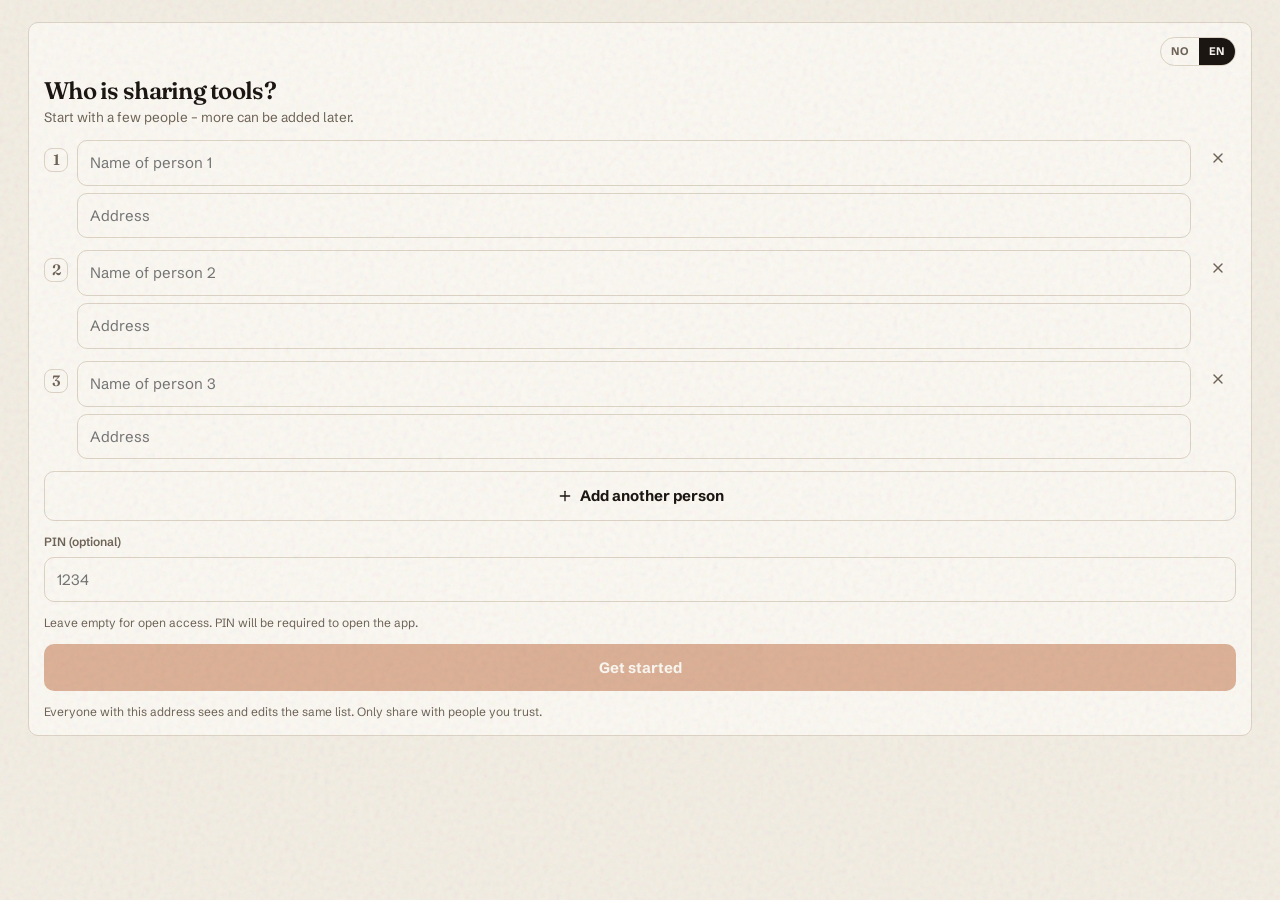
==== commit 7dee8389: "Redesign the UI as a Nordic tool catalog. Replace Inter and cobalt with Fraunces, Schibsted Grotesk " ====
--- a/index.html
+++ b/index.html
@@ -3,327 +3,22 @@
 <head>
 <meta charset="utf-8">
 <meta name="viewport" content="width=device-width, initial-scale=1, viewport-fit=cover">
-<meta name="theme-color" content="#242923" media="(prefers-color-scheme: light)">
-<meta name="theme-color" content="#141714" media="(prefers-color-scheme: dark)">
+<meta name="theme-color" content="#F3EEE4" media="(prefers-color-scheme: light)">
+<meta name="theme-color" content="#1A1714" media="(prefers-color-scheme: dark)">
 <meta name="apple-mobile-web-app-capable" content="yes">
 <meta name="apple-mobile-web-app-status-bar-style" content="black-translucent">
 <meta name="description" content="Shared tools with your neighbors – no login needed.">
 <title>NeighborTools</title>
 <link rel="manifest" href="/manifest.webmanifest">
-<link rel="icon" href="data:image/svg+xml,%3Csvg xmlns='http://www.w3.org/2000/svg' viewBox='0 0 100 100'%3E%3Crect width='100' height='100' rx='22' fill='%232E52D0'/%3E%3Ctext y='.9em' font-size='70' x='50%25' text-anchor='middle' fill='white'%3E🔧%3C/text%3E%3C/svg%3E">
-<style>
-@import url('https://fonts.googleapis.com/css2?family=Big+Shoulders+Display:wght@600;700;800&family=IBM+Plex+Mono:wght@500&family=Inter:wght@400;500;600;700&display=swap');
-
-:root{
-  --bg:#E8EBE4; --card:#FFFFFF; --ink:#20251F; --muted:#67705F; --line:#D3D8CB;
-  --accent:#2E52D0; --accent-press:#2543AE; --accent-tint:#E7ECFB;
-  --home:#256B43; --home-tint:#E1F0E6; --out:#9A5300; --out-tint:#FBEBD3;
-  --danger:#B23A26; --headbg:#242923; --headink:#F4F6F1;
-  --shadow:0 1px 2px rgba(32,37,31,.06);
-}
-@media (prefers-color-scheme: dark){
-  :root{
-    --bg:#141714; --card:#1C201B; --ink:#E8EBE4; --muted:#9AA392; --line:#2E342E;
-    --accent:#5B7CFF; --accent-press:#4A6AE0; --accent-tint:#1A2240;
-    --home:#3D9B68; --home-tint:#1A2E22; --out:#D4923A; --out-tint:#2E2418;
-    --danger:#E05A48; --headbg:#0E100E; --headink:#F4F6F1;
-    --shadow:0 1px 3px rgba(0,0,0,.35);
-  }
-}
-*{box-sizing:border-box; margin:0}
-html,body{height:100%}
-body{background:var(--bg); color:var(--ink);
-  font-family:Inter,system-ui,-apple-system,sans-serif; font-size:15px; line-height:1.45;
-  -webkit-font-smoothing:antialiased}
-button{font:inherit; color:inherit; background:none; border:none; cursor:pointer}
-:focus-visible{outline:2px solid var(--accent); outline-offset:2px; border-radius:4px}
-[hidden]{display:none !important}
-
-.vb-center{min-height:100vh; display:flex; align-items:center; justify-content:center}
-
-/* Header – pegboard style panel */
-.vb-head{position:sticky; top:0; z-index:20; display:flex; align-items:center; justify-content:space-between;
-  gap:10px; padding:14px 16px; background-color:var(--headbg);
-  background-image:radial-gradient(circle, rgba(244,246,241,.16) 1.5px, transparent 1.6px);
-  background-size:17px 17px; color:var(--headink)}
-.vb-head-tall{flex-direction:column; align-items:flex-start; gap:6px; padding:26px 20px 22px; position:static}
-.vb-logo{font-family:'Big Shoulders Display','Arial Narrow',sans-serif; font-weight:800; font-size:22px;
-  letter-spacing:.06em; display:flex; align-items:center; gap:9px; color:var(--headink)}
-.vb-logomark{display:inline-flex; align-items:center; justify-content:center; width:26px; height:26px;
-  border-radius:7px; background:var(--accent); color:#fff; flex:0 0 auto}
-.vb-tagline{color:rgba(244,246,241,.75); font-size:13.5px}
-.vb-headright{display:flex; align-items:center; gap:8px}
-.vb-mechip{display:inline-flex; align-items:center; gap:7px; padding:6px 11px; border-radius:999px;
-  background:rgba(244,246,241,.12); color:var(--headink); font-weight:600; font-size:13px;
-  border:1px solid rgba(244,246,241,.22); max-width:150px}
-.vb-mechip .vb-navn{overflow:hidden; text-overflow:ellipsis; white-space:nowrap}
-.vb-onhead{color:var(--headink)}
-.vb-onhead:hover{background:rgba(244,246,241,.14)}
-.vb-spin{width:14px; height:14px; border-radius:50%; border:2px solid rgba(244,246,241,.35);
-  border-top-color:var(--headink); animation:vbspin .7s linear infinite}
-@keyframes vbspin{to{transform:rotate(360deg)}}
-.vb-pulse{animation:vbpulse 1.2s ease-in-out infinite}
-@keyframes vbpulse{50%{opacity:.45}}
-.vb-logo-moerk{color:var(--ink)}
-.vb-logo-moerk .vb-logomark{background:var(--accent)}
-
-.vb-banner{font-size:12.5px; padding:7px 16px; text-align:center}
-.vb-banner.test{background:var(--accent-tint); color:var(--accent)}
-.vb-banner.minne{background:var(--out-tint); color:var(--out)}
-
-.vb-main{max-width:540px; margin:0 auto; padding:14px 14px calc(120px + env(safe-area-inset-bottom))}
-
-.vb-stats{font-family:'IBM Plex Mono',monospace; font-size:12px; color:var(--muted);
-  letter-spacing:.02em; margin:2px 2px 10px}
-.vb-search{margin-bottom:10px}
-
-.vb-chips{display:flex; gap:7px; overflow-x:auto; padding:8px 0 10px; margin:0 -14px 4px; padding-left:14px; padding-right:14px;
-  position:sticky; top:56px; z-index:15; background:var(--bg); scrollbar-width:none}
-.vb-chips::-webkit-scrollbar{display:none}
-.vb-chip{flex:0 0 auto; display:inline-flex; align-items:center; gap:6px; padding:9px 14px;
-  border-radius:999px; border:1.5px solid var(--line); background:var(--card); font-size:13.5px; font-weight:600;
-  color:var(--muted); white-space:nowrap; transition:background .12s,color .12s,border-color .12s}
-/* Selected chip inverts against the page, so it stays readable in both themes
-   (--ink is near-white in dark mode, where a hardcoded white would vanish) */
-.vb-chip.on{background:var(--ink); color:var(--bg); border-color:var(--ink)}
-.vb-chip.on .vb-sw{box-shadow:0 0 0 1.5px var(--bg)}
-.vb-chipdiv{flex:0 0 1px; background:var(--line); align-self:stretch; margin:2px 3px}
-
-.vb-list{display:flex; flex-direction:column; gap:10px}
-.vb-card{background:var(--card); border:1px solid var(--line); border-radius:14px; padding:14px 15px;
-  box-shadow:var(--shadow)}
-.vb-toolimg{width:64px; height:64px; border-radius:10px; object-fit:cover; background:var(--line); flex:0 0 auto}
-.vb-toolrow{display:flex; align-items:flex-start; justify-content:space-between; gap:10px}
-.vb-toolleft{display:flex; gap:12px; align-items:flex-start; min-width:0; flex:1}
-.vb-toolname{font-size:16px; font-weight:700; display:flex; align-items:center; gap:8px; min-width:0}
-.vb-you{color:var(--muted); font-weight:500; font-size:13px}
-.vb-type{font-family:'Big Shoulders Display','Arial Narrow',sans-serif; font-weight:700; font-size:11.5px;
-  letter-spacing:.09em; text-transform:uppercase; color:var(--muted); border:1px solid var(--line);
-  border-radius:6px; padding:3px 7px; white-space:nowrap; margin-top:1px}
-.vb-ownerline{font-size:13px; color:var(--muted); margin-top:5px; display:flex; align-items:center; gap:6px}
-.vb-sw{display:inline-block; width:10px; height:10px; border-radius:3px; flex:0 0 auto}
-
-/* Status tag – looks like a physical loan tag with a hole */
-.vb-tagrow{margin-top:9px}
-.vb-tagg{position:relative; display:inline-flex; align-items:center; font-size:12.5px; font-weight:600;
-  padding:5px 11px 5px 22px; border-radius:5px 999px 999px 5px}
-.vb-tagg::before{content:""; position:absolute; left:8px; top:50%; transform:translateY(-50%);
-  width:7px; height:7px; border-radius:50%; background:var(--bg); box-shadow:inset 0 0 0 1.5px currentColor}
-.vb-tagg.hjemme{background:var(--home-tint); color:var(--home)}
-.vb-tagg.ute{background:var(--out-tint); color:var(--out)}
-
-.vb-notes{font-size:13px; color:var(--muted); margin-top:8px; overflow-wrap:anywhere}
-.vb-addr{font-size:13px; color:var(--muted); margin-top:5px; display:flex; align-items:center; gap:5px}
-.vb-counts{font-family:'IBM Plex Mono',monospace; font-size:11.5px; color:var(--muted); margin-top:8px}
-
-.vb-toolactions{display:flex; align-items:center; justify-content:space-between; gap:8px; margin-top:12px}
-
-.vb-btn{display:inline-flex; align-items:center; justify-content:center; gap:7px; width:100%;
-  padding:14px 18px; border-radius:12px; font-weight:700; font-size:15px;
-  transition:background .12s, transform .05s}
-.vb-btn:active{transform:scale(.985)}
-.vb-btn:disabled{opacity:.45; cursor:default}
-.vb-primary{background:var(--accent); color:#fff}
-.vb-primary:not(:disabled):hover{background:var(--accent-press)}
-.vb-ghost{background:transparent; border:1.5px dashed var(--line); color:var(--muted)}
-.vb-return{background:var(--home-tint); color:var(--home)}
-.vb-dangertxt{background:transparent; color:var(--danger); font-weight:600}
-.vb-dangertxt.bekreft{background:var(--danger); color:#fff}
-.vb-small{width:auto; padding:11px 16px; font-size:14px}
-.vb-iconbtn{display:inline-flex; align-items:center; justify-content:center; width:34px; height:34px;
-  border-radius:9px; color:var(--muted); flex:0 0 auto}
-.vb-iconbtn:hover{background:rgba(32,37,31,.06)}
-
-.vb-inp{width:100%; padding:11px 12px; border-radius:10px; border:1.5px solid var(--line);
-  background:var(--card); font:inherit; color:var(--ink)}
-.vb-inp:focus{outline:none; border-color:var(--accent)}
-textarea.vb-inp{resize:vertical}
-select.vb-inp{appearance:auto}
-.vb-field{display:block; margin-bottom:12px}
-.vb-lbl{display:block; font-size:12px; font-weight:700; letter-spacing:.05em; text-transform:uppercase;
-  color:var(--muted); margin-bottom:5px}
-
-/* empty state – refined below */
-
-/* Bottom nav + floating action button */
-.vb-nav{position:fixed; left:0; right:0; bottom:0; z-index:20; display:flex; justify-content:center; gap:4px;
-  background:var(--card); border-top:1px solid var(--line);
-  padding:6px 8px calc(8px + env(safe-area-inset-bottom))}
-.vb-tab{display:flex; flex-direction:column; align-items:center; gap:3px; padding:7px 0; width:104px;
-  border-radius:10px; color:var(--muted)}
-.vb-tab span{font-family:'Big Shoulders Display','Arial Narrow',sans-serif; font-weight:700; font-size:11.5px;
-  letter-spacing:.1em; text-transform:uppercase}
-.vb-tab.on{color:var(--accent); background:var(--accent-tint)}
-.vb-fab{position:fixed; right:16px; bottom:calc(76px + env(safe-area-inset-bottom)); z-index:21;
-  display:inline-flex; align-items:center; gap:7px; padding:13px 18px; border-radius:999px;
-  background:var(--accent); color:#fff; font-weight:700; font-size:14.5px;
-  box-shadow:0 6px 18px rgba(46,82,208,.38)}
-.vb-fab:hover{background:var(--accent-press)}
-
-/* Bottom sheet / modal forms */
-.vb-overlay{position:fixed; inset:0; z-index:40; background:rgba(24,27,23,.5); display:flex;
-  align-items:flex-end; justify-content:center; animation:vbfade .15s ease-out}
-.vb-sheet{background:var(--card); width:100%; max-width:540px; max-height:88vh; overflow-y:auto;
-  border-radius:20px 20px 0 0; padding:18px 18px calc(22px + env(safe-area-inset-bottom));
-  animation:vbup .22s ease-out}
-@media (min-width:640px){
-  .vb-overlay{align-items:center; padding:24px}
-  .vb-sheet{border-radius:20px}
-}
-@keyframes vbfade{from{opacity:0}}
-@keyframes vbup{from{transform:translateY(24px); opacity:.6}}
-.vb-sheet-head{display:flex; align-items:center; justify-content:space-between; margin-bottom:12px; gap:10px}
-.vb-h2{font-family:'Big Shoulders Display','Arial Narrow',sans-serif; font-weight:800; font-size:21px;
-  letter-spacing:.03em; text-transform:uppercase; overflow-wrap:anywhere}
-.vb-sheet-actions{display:flex; flex-direction:column; gap:8px; margin-top:6px}
-.vb-pickgrid{display:flex; flex-direction:column; gap:8px}
-.vb-pick{display:grid; grid-template-columns:auto 1fr; align-items:center; column-gap:10px; text-align:left;
-  padding:12px 13px; border:1.5px solid var(--line); border-radius:12px; background:var(--card); width:100%}
-.vb-pick:hover{border-color:var(--accent); background:var(--accent-tint)}
-.vb-pick-name{font-weight:700}
-.vb-pick-addr{grid-column:2; font-size:12.5px; color:var(--muted)}
-
-/* Setup (first run) */
-.vb-setuprow{display:flex; gap:9px; align-items:flex-start; margin-bottom:12px}
-.vb-setupnum{font-family:'Big Shoulders Display','Arial Narrow',sans-serif; font-weight:800; font-size:15px;
-  color:var(--muted); width:24px; height:24px; border:1.5px solid var(--line); border-radius:8px;
-  display:flex; align-items:center; justify-content:center; margin-top:8px; flex:0 0 auto}
-.vb-setupfields{flex:1; display:flex; flex-direction:column; gap:7px}
-.vb-finetext{font-size:12px; color:var(--muted); margin-top:12px}
-
-/* Activity log */
-.vb-loglist{display:flex; flex-direction:column; gap:7px}
-.vb-logrow{display:flex; justify-content:space-between; align-items:baseline; gap:10px;
-  background:var(--card); border:1px solid var(--line); border-left-width:4px; border-radius:10px;
-  padding:10px 12px; font-size:13.5px}
-.vb-logrow.t-laan{border-left-color:var(--out)}
-.vb-logrow.t-retur{border-left-color:var(--home)}
-.vb-logrow.t-ny{border-left-color:var(--accent)}
-.vb-logrow.t-slett{border-left-color:var(--danger)}
-.vb-logrow.t-pers{border-left-color:var(--line)}
-.vb-logtext{overflow-wrap:anywhere}
-.vb-logdate{font-family:'IBM Plex Mono',monospace; font-size:11px; color:var(--muted); white-space:nowrap}
-
-.vb-muted{color:var(--muted); font-size:13.5px}
-.vb-mb{margin-bottom:12px}
-.vb-mt{margin-top:12px}
-.vb-toast{position:fixed; left:50%; transform:translateX(-50%);
-  bottom:calc(84px + env(safe-area-inset-bottom)); z-index:50; background:var(--ink); color:var(--bg);
-  padding:10px 16px; border-radius:999px; font-size:13.5px; font-weight:600; max-width:90vw; text-align:center;
-  box-shadow:0 6px 20px rgba(0,0,0,.25); animation:vbup .2s ease-out}
-
-.vb-card{transition:border-color .12s, box-shadow .12s}
-.vb-card:hover{border-color:color-mix(in srgb, var(--accent) 35%, var(--line))}
-.vb-empty{display:flex; flex-direction:column; align-items:center; gap:12px; text-align:center;
-  color:var(--muted); padding:48px 24px; border:1.5px dashed var(--line); border-radius:16px; margin-top:6px}
-.vb-empty b{color:var(--ink); font-size:16px}
-.vb-empty-ico{width:56px; height:56px; border-radius:16px; background:var(--accent-tint); color:var(--accent);
-  display:flex; align-items:center; justify-content:center}
-.vb-skeleton{background:linear-gradient(90deg, var(--line) 25%, var(--card) 50%, var(--line) 75%);
-  background-size:200% 100%; animation:vbskel 1.2s ease-in-out infinite; border-radius:10px; height:88px; margin-bottom:10px}
-@keyframes vbskel{0%{background-position:200% 0}100%{background-position:-200% 0}}
-.vb-toast[role="status"]{pointer-events:none}
-.vb-btn[aria-busy="true"]{opacity:.55; pointer-events:none}
-.vb-overlay{overscroll-behavior:contain}
-.vb-sheet:focus{outline:none}
-.vb-sheet-head h2{margin:0}
-
-
-/* Store-like grid on larger screens */
-@media (min-width: 640px){
-  .vb-main{max-width:920px}
-  .vb-list.grid{display:grid; grid-template-columns:repeat(2, 1fr); gap:12px}
-}
-@media (min-width: 960px){
-  .vb-main{max-width:1100px}
-  .vb-list.grid{grid-template-columns:repeat(3, 1fr)}
-}
-.vb-list.grid .vb-card{display:flex; flex-direction:column; height:100%}
-.vb-list.grid .vb-toolactions{margin-top:auto}
-
-.vb-tagg.lenge{background:#FDE8E6; color:var(--danger)}
-@media (prefers-color-scheme: dark){
-  .vb-tagg.lenge{background:#3A1F1C; color:var(--danger)}
-}
-
-.vb-check{
-  width:22px; height:22px; border-radius:6px; border:2px solid var(--line);
-  display:inline-flex; align-items:center; justify-content:center; flex:0 0 auto;
-  margin-top:2px; background:var(--card)
-}
-.vb-check.on{background:var(--accent); border-color:var(--accent); color:#fff}
-.vb-bulk{
-  position:fixed; left:50%; transform:translateX(-50%);
-  bottom:calc(72px + env(safe-area-inset-bottom)); z-index:22;
-  display:flex; gap:8px; align-items:center; padding:10px 12px;
-  background:var(--ink); color:var(--bg); border-radius:14px;
-  box-shadow:0 8px 24px rgba(0,0,0,.28); max-width:94vw
-}
-.vb-bulk .vb-btn{width:auto; padding:10px 14px; font-size:13.5px}
-.vb-bulk .vb-ghost{color:var(--bg); border-color:color-mix(in srgb, var(--bg) 40%, transparent)}
-.vb-bulk-count{font-weight:700; font-size:13.5px; white-space:nowrap; padding:0 4px}
-
-.vb-hist{margin-top:10px; border-top:1px solid var(--line); padding-top:10px}
-.vb-hist h4{font-size:12px; text-transform:uppercase; letter-spacing:.06em; color:var(--muted); margin-bottom:6px}
-.vb-hist-row{font-size:13px; color:var(--muted); padding:4px 0; display:flex; justify-content:space-between; gap:8px}
-.vb-pinbox{max-width:360px; margin:0 auto; padding:24px 18px}
-/* Language switch: both languages visible, the active one filled in */
-.vb-langsw{display:inline-flex; align-items:stretch; border-radius:999px; overflow:hidden;
-  border:1px solid rgba(244,246,241,.3); flex:0 0 auto}
-.vb-langsw button{padding:5px 10px; font-size:11px; font-weight:800; letter-spacing:.08em;
-  color:rgba(244,246,241,.72); line-height:1.5; transition:background .12s, color .12s}
-.vb-langsw button:hover{background:rgba(244,246,241,.14); color:var(--headink)}
-.vb-langsw button.on{background:var(--headink); color:var(--headbg)}
-.vb-langsw button.on:hover{background:var(--headink); color:var(--headbg)}
-/* Variant for use on a light card instead of the dark header */
-.vb-langsw.kort{border-color:var(--line)}
-.vb-langsw.kort button{color:var(--muted)}
-.vb-langsw.kort button:hover{background:var(--bg); color:var(--ink)}
-.vb-langsw.kort button.on{background:var(--ink); color:var(--card)}
-.vb-langsw.kort button.on:hover{background:var(--ink); color:var(--card)}
-
-/* Requests ("etterlysninger") */
-.vb-sechead{font-family:'Big Shoulders Display','Arial Narrow',sans-serif; font-weight:800; font-size:15px;
-  letter-spacing:.07em; text-transform:uppercase; color:var(--muted); margin:18px 2px 10px}
-.vb-req-meta{font-size:12.5px; color:var(--muted); margin-top:6px; display:flex; align-items:center; gap:6px;
-  flex-wrap:wrap}
-.vb-resp{border-top:1px solid var(--line); padding:9px 0 4px; font-size:13px; color:var(--muted)}
-.vb-resp b{color:var(--ink)}
-.vb-hoodtoggle{display:flex; gap:11px; align-items:flex-start; cursor:pointer; margin-bottom:4px}
-.vb-hoodtoggle input{width:19px; height:19px; margin-top:2px; accent-color:var(--accent); flex:0 0 auto}
-.vb-radios{display:flex; flex-direction:column; gap:8px; padding:2px 0}
-.vb-radios label{display:flex; align-items:center; gap:9px; font-weight:600; cursor:pointer}
-.vb-radios input{width:17px; height:17px; accent-color:var(--accent); flex:0 0 auto}
-.vb-tab{position:relative}
-.vb-tabbadge{position:absolute; top:2px; right:16px; min-width:17px; height:17px; padding:0 4px;
-  border-radius:999px; background:var(--danger); color:#fff; font-size:10.5px; font-weight:700;
-  display:flex; align-items:center; justify-content:center}
-.vb-logrow.t-ettersp{border-left-color:var(--accent)}
-.vb-resp-tool{font-size:12.5px; color:var(--ink); margin-top:4px; display:flex; align-items:center; gap:5px}
-
-/* Due dates, queue and outside loans */
-.vb-tagrow{display:flex; flex-wrap:wrap; gap:6px}
-.vb-tagg.frist{background:var(--accent-tint); color:var(--accent)}
-.vb-tagg.ekstern{background:var(--line); color:var(--muted)}
-.vb-queue{font-size:12.5px; color:var(--muted); margin-top:8px; display:flex; align-items:center;
-  gap:5px; flex-wrap:wrap}
-.vb-remind{display:flex; align-items:center; gap:9px; width:100%; text-align:left; margin-bottom:10px;
-  padding:11px 13px; border-radius:12px; background:var(--out-tint); color:var(--out);
-  border:1px solid transparent; font-size:13.5px; font-weight:600}
-.vb-remind:hover{border-color:currentColor}
-.vb-remind span:first-of-type{flex:1}
-.vb-remind-link{text-decoration:underline; white-space:nowrap; font-weight:700}
-
-@media (prefers-reduced-motion: reduce){
-  *{animation:none !important; transition:none !important}
-}
-</style>
+<link rel="icon" href="data:image/svg+xml,%3Csvg xmlns='http://www.w3.org/2000/svg' viewBox='0 0 32 32'%3E%3Crect width='32' height='32' rx='3' fill='%23B85C2A'/%3E%3Cpath d='M16 6.5 25 11.2v9.6L16 25.5 7 20.8v-9.6L16 6.5Z' fill='none' stroke='%23F6F1E8' stroke-width='1.6'/%3E%3Crect x='13.2' y='13.2' width='5.6' height='5.6' rx='.6' fill='none' stroke='%23F6F1E8' stroke-width='1.5' transform='rotate(45 16 16)'/%3E%3C/svg%3E">
+<link rel="stylesheet" href="/app.css">
+
 </head>
 <body>
 <div id="app">
   <div class="vb-center">
     <div style="text-align:center">
-      <div class="vb-logo vb-logo-moerk vb-pulse" style="justify-content:center"><span class="vb-logomark">🔧</span>NEIGHBORTOOLS</div>
+      <svg class="nt-bit" viewBox="0 0 32 32" fill="none" stroke="currentColor" stroke-width="1.8" aria-hidden="true"><path d="M16 4 26 9.2v13.6L16 28 6 22.8V9.2L16 4Z"/><rect x="13" y="13" width="6" height="6" transform="rotate(45 16 16)"/></svg>
       <p class="vb-muted" style="margin-top:14px">Loading …</p>
     </div>
   </div>
@@ -357,7 +52,7 @@
     search: 'Søk etter verktøy …', newTool: 'Nytt verktøy',
     loanOut: 'Lån ut', loanToMe: 'Lån til meg', returnBtn: 'Lever tilbake',
     owner: 'Eier', edit: 'Rediger', save: 'Lagre',
-    noTools: 'Ingen verktøy ennå', noToolsHint: 'Trykk «Nytt verktøy» for å registrere det første.',
+    noTools: 'Legg inn den første drillen', noToolsHint: 'Når den står her, kan naboene låne den med ett trykk.',
     noHits: 'Ingen treff', noHitsHint: 'Prøv et annet søk eller filter.', showAll: 'Vis alle',
     longLoan: 'Ute lenge', days: 'dager', today: 'i dag', day1: '1 dag',
     whoAreYou: 'Hvem er du?', pickPerson: 'Valget lagres bare på denne enheten.',
@@ -367,7 +62,17 @@
     setupPinReq: 'PIN (4–32 tegn)',
     setupPinReqHint: 'PIN-en er nøkkelen til samarbeidet – del den bare med naboene dine. Bokstaver og spesialtegn er lov, og lengre er tryggere – f.eks. Wain/a@y.',
     enterPin: 'Skriv inn PIN', unlock: 'Lås opp', wrongPin: 'Feil PIN',
-    landingTitle: 'Velkommen', landingHint: 'Har naboene dine gitt deg en PIN? Skriv den inn. Ellers kan du starte et nytt samarbeid.',
+    landingTitle: 'Lån drill av naboen.', landingHint: 'Alle med PIN-en ser samme liste. Ingen konto, ingen regneark.',
+    trust1: 'Listen oppdateres live for alle i gruppa',
+    trust2: 'PIN-en er nøkkelen. Del den bare med naboene',
+    trust3: 'Fungerer som app på telefonen',
+    pinLabel: 'PIN til samarbeidet',
+    havePin: 'Har du PIN?',
+    havePinHint: 'Naboene dine har gitt deg en nøkkel. Skriv den inn — så er du inne.',
+    selectMode: 'Velg',
+    ownerFilter: 'Eier',
+    more: 'Mer',
+    exportMenu: 'Eksporter',
     openGroup: 'Åpne samarbeid',
     newGroup: 'Start nytt verktøysamarbeid',
     or: 'eller',
@@ -471,7 +176,7 @@
     search: 'Search tools …', newTool: 'New tool',
     loanOut: 'Loan out', loanToMe: 'Borrow myself', returnBtn: 'Return',
     owner: 'Owner', edit: 'Edit', save: 'Save',
-    noTools: 'No tools yet', noToolsHint: 'Tap «New tool» to add the first one.',
+    noTools: 'Add the first drill', noToolsHint: 'Once it is here, neighbours can borrow it in one tap.',
     noHits: 'No matches', noHitsHint: 'Try another search or filter.', showAll: 'Show all',
     longLoan: 'Out long', days: 'days', today: 'today', day1: '1 day',
     whoAreYou: 'Who are you?', pickPerson: 'Saved only on this device.',
@@ -481,7 +186,17 @@
     setupPinReq: 'PIN (4–32 characters)',
     setupPinReqHint: 'The PIN is the key to your group – only share it with your neighbors. Letters and special characters are allowed, and longer is safer – e.g. Wain/a@y.',
     enterPin: 'Enter PIN', unlock: 'Unlock', wrongPin: 'Wrong PIN',
-    landingTitle: 'Welcome', landingHint: 'Did your neighbors give you a PIN? Enter it below. Otherwise, start a new group.',
+    landingTitle: 'Borrow a drill from next door.', landingHint: 'Everyone with the PIN sees the same list. No account, no spreadsheet.',
+    trust1: 'The list updates live for everyone in the group',
+    trust2: 'The PIN is the key. Only share it with your neighbors',
+    trust3: 'Works as an app on your phone',
+    pinLabel: 'Group PIN',
+    havePin: 'Have a PIN?',
+    havePinHint: 'Your neighbors gave you a key. Enter it — and you are in.',
+    selectMode: 'Select',
+    ownerFilter: 'Owner',
+    more: 'More',
+    exportMenu: 'Export',
     openGroup: 'Open group',
     newGroup: 'Start a new tool group',
     or: 'or',
@@ -647,7 +362,7 @@
   var x = typeFinn(v);
   return x ? x[st.lang === 'en' ? 'en' : 'nb'] : String(v == null ? '' : v);
 }
-var FARGER = ['#2E52D0','#256B43','#9A5300','#8E3B8E','#B23A26','#0E7490','#6D5A1F','#4F5D75'];
+var FARGER = ['#B85C2A','#2F5D3A','#C47A12','#6E6458','#A33B24','#3D5A4A','#8A5A2B','#4F5D75'];
 
 var $ = function(s){ return document.querySelector(s); };
 var esc = function(s){
@@ -822,7 +537,7 @@
   klar:false, data:null, visning:'verktoy', filter:'alle', sok:'',
   modal:null, lagrer:false, oppsett:null, bekreft:null,
   lang: oppdagSprak(),   // a stored choice replaces this during boot
-  selected: {},
+  selected: {}, selectMode: false, meOpen: false, moreId: null,
   pinOk: false,
   landing: false,     // front page: open an existing group or start a new one
   landingError: '',   // message shown on the front page / setup screen
@@ -849,7 +564,7 @@
     el.hidden = true;
     return;
   }
-  el.textContent = st.toast;
+  el.innerHTML = '<svg width="16" height="16" viewBox="0 0 16 16" fill="none" aria-hidden="true"><path d="M3 8.5 6.2 12 13 4.5" stroke="currentColor" stroke-width="1.8" stroke-linecap="round" stroke-linejoin="round"/></svg><span>' + esc(st.toast) + '</span>';
   el.hidden = false;
   el.setAttribute('role', 'status');
   clearTimeout(toastTimer);
@@ -922,7 +637,7 @@
 var H = {};
 
 H.tab = function(v){
-  st.visning = v; st.bekreft = null; render();
+  st.visning = v; st.bekreft = null; st.meOpen = false; st.moreId = null; render();
   if(v === 'etterlys') fetchReq().then(function(endret){ if(endret) render(); });
 };
 H.setFilter = function(f){ st.filter = (st.filter === f && f.indexOf('p:') === 0) ? 'alle' : f; render(); };
@@ -1075,7 +790,7 @@
 H.oFjern = function(i){ st.oppsett.splice(i, 1); render(); };
 
 H.velgMeg = function(pid){ settMeg(pid); st.modal = null; render(); };
-H.byttMeg = function(){ st.modal = {type:'byttmeg'}; render(); };
+H.byttMeg = function(){ st.meOpen = false; st.modal = {type:'byttmeg'}; render(); };
 H.visLeggMeg = function(){ st.modal = {type:'byttmeg', leggTil:true}; render(); };
 H.leggMegTil = function(){
   var n = $('#m-navn').value.trim(), a = $('#m-adr').value.trim();
@@ -1297,7 +1012,10 @@
   if(!st.selected[id]) delete st.selected[id];
   render();
 };
-H.clearSel = function(){ st.selected = {}; render(); };
+H.clearSel = function(){ st.selected = {}; st.selectMode = false; render(); };
+H.toggleSelMode = function(){ st.selectMode = !st.selectMode; if(!st.selectMode) st.selected = {}; render(); };
+H.toggleMe = function(){ st.meOpen = !st.meOpen; render(); };
+H.mer = function(id){ st.moreId = st.moreId === id ? null : id; visListe(); };
 H.setLang = function(v){
   if(v !== 'nb' && v !== 'en') return;
   if(st.lang === v) return;
@@ -1629,6 +1347,27 @@
     d + '</svg>';
 }
 var sw = function(c){ return '<span class="vb-sw" style="background:' + esc(c) + '"></span>'; };
+function initialer(navn){
+  var p = String(navn || '').trim().split(/\s+/);
+  var a = (p[0] && p[0][0]) || '?';
+  var b = p[1] ? p[1][0] : '';
+  return (a + b).toUpperCase();
+}
+function avatarHtml(p, size){
+  var farge = p && p.color ? p.color : '#B85C2A';
+  var txt = p ? initialer(p.name) : '?';
+  return '<span class="nt-av' + (size ? ' ' + size : '') + '" style="background:' + esc(farge) + '">' + esc(txt) + '</span>';
+}
+function merke(){
+  var n = CONFIG.name || 'NeighborTools';
+  var m = n.match(/^(.*?)(Tools)$/i);
+  var word = m ? '<i>' + esc(m[1]) + '</i>' + esc(m[2]) : esc(n);
+  return '<span class="nt-mark"><svg width="26" height="26" viewBox="0 0 32 32" aria-hidden="true">' +
+    '<rect width="32" height="32" rx="3" fill="#B85C2A"/>' +
+    '<path d="M16 6.5 25 11.2v9.6L16 25.5 7 20.8v-9.6L16 6.5Z" fill="none" stroke="#F6F1E8" stroke-width="1.6"/>' +
+    '<rect x="13.2" y="13.2" width="5.6" height="5.6" rx=".6" fill="none" stroke="#F6F1E8" stroke-width="1.5" transform="rotate(45 16 16)"/>' +
+    '</svg><span class="nt-word">' + word + '</span></span>';
+}
 
 /* Language switch. Shows both languages so the active one is obvious –
    paaKort = true for the light setup/front-page cards. */
@@ -1668,13 +1407,11 @@
   // PIN gate
   if(hasPin() && !isPinOk()){
     app.innerHTML =
-      '<header class="vb-head vb-head-tall">' +
-        '<div class="vb-logo"><span class="vb-logomark">' + ikon('skru',15) + '</span>' + esc(CONFIG.name.toUpperCase()) + '</div>' +
-      '</header>' +
-      '<main class="vb-main"><section class="vb-card vb-pinbox">' +
+      '<header class="vb-head vb-head-tall"><div class="vb-logo">' + merke() + '</div></header>' +
+      '<main class="vb-main"><section class="vb-pinbox">' +
         '<h2 class="vb-h2">' + esc(t('enterPin')) + '</h2>' +
-        '<input class="vb-inp" id="pin-inp" type="password" autocomplete="one-time-code" ' +
-          'placeholder="PIN" onkeydown="if(event.key===\'Enter\')H.unlockPin()">' +
+        '<label class="nt-float vb-mt"><input id="pin-inp" type="password" autocomplete="one-time-code" placeholder=" " ' +
+          'onkeydown="if(event.key===\'Enter\')H.unlockPin()"><span>' + esc(t('pinLabel')) + '</span></label>' +
         '<button class="vb-btn vb-primary vb-mt" onclick="H.unlockPin()">' + esc(t('unlock')) + '</button>' +
       '</section></main>' +
       '<div id="toast" class="vb-toast" hidden></div>';
@@ -1700,9 +1437,10 @@
 
   var fab = '';
   if(st.visning === 'verktoy')
-    fab = '<button class="vb-fab" onclick="H.nytt()">' + ikon('pluss') + ' ' + esc(t('newTool')) + '</button>';
+    fab = '<button class="vb-fab" onclick="H.nytt()" aria-label="' + esc(t('newTool')) + '">+' +
+      '<svg width="0" height="0"></svg> <span class="nt-fab-txt">' + esc(t('newTool')) + '</span></button>';
   if(st.visning === 'etterlys')
-    fab = '<button class="vb-fab" onclick="H.nyEttersp()">' + ikon('pluss') + ' ' + esc(t('newReq')) + '</button>';
+    fab = '<button class="vb-fab" onclick="H.nyEttersp()" aria-label="' + esc(t('newReq')) + '">+ <span class="nt-fab-txt">' + esc(t('newReq')) + '</span></button>';
 
   var selN = Object.keys(st.selected).filter(function(k){ return st.selected[k]; }).length;
   var bulk = (st.visning === 'verktoy' && selN)
@@ -1712,24 +1450,58 @@
           esc(t('clearSel')) + '</button></div>'
     : '';
 
+  var megNavn = megGyldig ? byId[meg].name : (st.lang==='en'?'You':'Velg deg');
+  var meMenu = st.meOpen
+    ? '<div class="nt-memenu">' + sprakVelger(true) +
+        '<button class="vb-btn vb-ghost vb-small" onclick="H.oppdater()">' + ikon('oppdater',16) + ' ' + esc(t('updated')) + '</button>' +
+        (Lager.mode === 'server'
+          ? '<button class="vb-btn vb-ghost vb-small" onclick="H.switchGroup()">' + ikon('laas',16) + ' ' + esc(t('switchGroup')) + '</button>'
+          : '') +
+        '<button class="vb-btn vb-ghost vb-small" onclick="H.byttMeg()">' + esc(t('whoAreYou')) + '</button>' +
+      '</div>'
+    : '';
+
+  var deskAdd = '';
+  if(st.visning === 'verktoy') deskAdd = '<button class="vb-btn vb-primary vb-small nt-desk-add" onclick="H.nytt()">' + esc(t('newTool')) + '</button>';
+  if(st.visning === 'etterlys') deskAdd = '<button class="vb-btn vb-primary vb-small nt-desk-add" onclick="H.nyEttersp()">' + esc(t('newReq')) + '</button>';
+
+  var tittel = st.visning === 'verktoy' ? t('tools') : st.visning === 'etterlys' ? t('reqTab') : st.visning === 'personer' ? t('people') : t('log');
+
   app.innerHTML =
+    '<div class="nt-shell">' +
+    '<aside class="nt-rail">' + merke() +
+      '<nav class="nt-railnav">' +
+        railKnapp('verktoy', t('tools')) +
+        railKnapp('etterlys', t('reqTab'), antallEttersp()) +
+        railKnapp('personer', t('people')) +
+        railKnapp('logg', t('log')) +
+      '</nav>' +
+      '<div class="nt-railme">' +
+        (megGyldig ? avatarHtml(byId[meg]) : '<span class="nt-av">?</span>') +
+        '<div><b>' + esc(megNavn) + '</b><div class="vb-muted">' + sprakVelger(true) + '</div></div>' +
+      '</div>' +
+      (Lager.mode === 'server'
+        ? '<button class="vb-btn vb-ghost vb-small" onclick="H.switchGroup()">' + esc(t('switchGroup')) + '</button>'
+        : '') +
+    '</aside>' +
+    '<div class="nt-appcol">' +
     '<header class="vb-head">' +
-      '<div class="vb-logo"><span class="vb-logomark">' + ikon('skru', 15) + '</span>' + esc(CONFIG.name.toUpperCase()) + '</div>' +
+      '<div class="vb-logo">' + merke() + '</div>' +
       '<div class="vb-headright">' +
-        sprakVelger(false) +
-        '<span id="spin" class="vb-spin" hidden></span>' +
-        '<button class="vb-iconbtn vb-onhead" aria-label="Refresh" onclick="H.oppdater()">' + ikon('oppdater') + '</button>' +
-        (Lager.mode === 'server'
-          ? '<button class="vb-iconbtn vb-onhead" aria-label="' + esc(t('switchGroup')) + '" title="' +
-            esc(t('switchGroup')) + '" onclick="H.switchGroup()">' + ikon('laas') + '</button>'
-          : '') +
-        '<button class="vb-mechip" onclick="H.byttMeg()">' +
-          (megGyldig ? sw(byId[meg].color) + '<span class="vb-navn">' + esc(byId[meg].name) + '</span>' : (st.lang==='en'?'You':'Velg deg')) +
+        '<span id="spin" class="vb-spin" hidden>' +
+          '<svg viewBox="0 0 32 32" width="14" height="14" fill="none" stroke="currentColor" stroke-width="2"><path d="M16 4 26 9.2v13.6L16 28 6 22.8V9.2L16 4Z"/></svg>' +
+        '</span>' +
+        '<button class="vb-mechip" onclick="H.toggleMe()">' +
+          (megGyldig ? avatarHtml(byId[meg],'sm') + '<span class="vb-navn">' + esc(byId[meg].name) + '</span>' : (st.lang==='en'?'You':'Velg deg')) +
         '</button>' +
       '</div>' +
     '</header>' +
+    meMenu +
     banner +
-    '<main class="vb-main">' + innhold + '</main>' +
+    '<main class="vb-main">' +
+      '<div class="nt-deskbar"><div><h2>' + esc(tittel) + '</h2></div>' + deskAdd + '</div>' +
+      innhold +
+    '</main>' +
     '<nav class="vb-nav">' +
       tabKnapp('verktoy','skru', t('tools')) +
       tabKnapp('etterlys','rop', t('reqTab'), antallEttersp()) +
@@ -1738,7 +1510,8 @@
     '</nav>' +
     fab + bulk +
     '<div id="toast" class="vb-toast" hidden></div>' +
-    trygtModal(byId, megGyldig);
+    trygtModal(byId, megGyldig) +
+    '</div></div>';
 
   if(st.lagrer) visLagrer(true);
 }
@@ -1747,6 +1520,10 @@
   return '<button class="vb-tab' + (st.visning === v ? ' on' : '') + '" onclick="H.tab(\'' + v + '\')">' +
     (badge ? '<span class="vb-tabbadge">' + badge + '</span>' : '') +
     ikon(ik, 19) + '<span>' + navn + '</span></button>';
+}
+function railKnapp(v, navn, badge){
+  return '<button class="' + (st.visning === v ? 'on' : '') + '" onclick="H.tab(\'' + v + '\')">' +
+    esc(navn) + (badge ? ' · ' + badge : '') + '</button>';
 }
 /* Open requests worth noticing: neighborhood asks + replies to our own */
 function antallEttersp(){
@@ -1762,28 +1539,39 @@
 /* ----- Front page (server mode): open a group with a PIN, or start a new one ----- */
 function htmlLanding(){
   var errHtml = st.landingError
-    ? '<p class="vb-finetext" style="color:var(--fare,#B23A26)" role="alert">' + esc(st.landingError) + '</p>'
+    ? '<p class="vb-finetext" style="color:var(--danger)" role="alert">' + esc(st.landingError) + '</p>'
     : '';
-
-  return '<header class="vb-head vb-head-tall">' +
-      '<div class="vb-logo"><span class="vb-logomark">' + ikon('skru',15) + '</span>' + esc(CONFIG.name.toUpperCase()) + '</div>' +
-      '<div class="vb-tagline">' + esc(CONFIG.tagline) + '</div>' +
-    '</header>' +
-    '<main class="vb-main">' +
-      '<section class="vb-card vb-pinbox">' +
-        '<div style="display:flex;justify-content:flex-end;margin-bottom:8px">' +
-          sprakVelger(true) + '</div>' +
-        '<h2 class="vb-h2">' + esc(t('landingTitle')) + '</h2>' +
-        '<p class="vb-muted vb-mb">' + esc(t('landingHint')) + '</p>' +
-        '<input class="vb-inp" id="land-pin" type="password" maxlength="32" ' +
-          'autocomplete="one-time-code" placeholder="PIN" ' +
-          'onkeydown="if(event.key===\'Enter\')H.openGroup()">' +
-        errHtml +
-        '<button class="vb-btn vb-primary vb-mt" onclick="H.openGroup()">' + esc(t('openGroup')) + '</button>' +
-        '<p class="vb-finetext" style="text-align:center">' + esc(t('or')) + '</p>' +
-        '<button class="vb-btn vb-ghost" onclick="H.newGroup()">' +
-          ikon('pluss',16) + ' ' + esc(t('newGroup')) + '</button>' +
-      '</section>' +
+  var pinFelt =
+    '<label class="nt-float">' +
+      '<input id="land-pin" type="password" maxlength="32" autocomplete="one-time-code" placeholder=" " ' +
+        'onkeydown="if(event.key===\'Enter\')H.openGroup()">' +
+      '<span>' + esc(t('pinLabel')) + '</span></label>' +
+    errHtml +
+    '<button class="vb-btn vb-primary vb-mt" onclick="H.openGroup()">' + esc(t('openGroup')) + '</button>' +
+    '<p style="text-align:center;margin:14px 0 0"><button class="nt-textbtn" onclick="H.newGroup()">' +
+      esc(t('newGroup')) + '</button></p>';
+  var tillit =
+    '<ul class="nt-trust">' +
+      '<li><i>—</i> ' + esc(t('trust1')) + '</li>' +
+      '<li><i>—</i> ' + esc(t('trust2')) + '</li>' +
+      '<li><i>—</i> ' + esc(t('trust3')) + '</li>' +
+    '</ul>';
+
+  return '<main class="vb-main">' +
+    '<div class="nt-land-desk">' +
+      '<div class="nt-land-left nt-land">' +
+        '<div style="display:flex;justify-content:space-between;align-items:center">' + merke() + sprakVelger(true) + '</div>' +
+        '<h2>' + esc(t('landingTitle')) + '</h2>' +
+        '<p class="vb-muted">' + esc(t('landingHint')) + '</p>' +
+        tillit +
+        '<div class="nt-silrow" aria-hidden="true">' + ikon('skru',36) + ikon('klokke',36) + ikon('folk',36) + '</div>' +
+      '</div>' +
+      '<div class="nt-land-right vb-pinbox">' +
+        '<h3 class="vb-h2">' + esc(t('havePin')) + '</h3>' +
+        '<p class="vb-muted vb-mb">' + esc(t('havePinHint')) + '</p>' +
+        pinFelt +
+      '</div>' +
+    '</div>' +
     '</main>' +
     '<div id="toast" class="vb-toast" hidden></div>';
 }
@@ -1810,8 +1598,8 @@
   }).join('');
 
   return '<header class="vb-head vb-head-tall">' +
-      '<div class="vb-logo"><span class="vb-logomark">' + ikon('skru',15) + '</span>' + esc(CONFIG.name.toUpperCase()) + '</div>' +
-      '<div class="vb-tagline">' + esc(CONFIG.tagline) + '</div>' +
+      '<div class="vb-logo">' + merke() + '</div>' +
+      '<div class="vb-tagline">' + esc(t('landingHint')) + '</div>' +
     '</header>' +
     '<main class="vb-main">' +
       '<section class="vb-card">' +
@@ -1913,16 +1701,22 @@
   var mine = meg ? tools.filter(function(t){ return t.holderId === meg && t.ownerId !== meg; }).length : 0;
   var selN = Object.keys(st.selected).filter(function(k){ return st.selected[k]; }).length;
 
-  var chips =
-    chip('alle', t('all')) + chip('hjemme', t('home')) +
-    chip('ute', t('onLoan') + (ute ? ' · ' + ute : '')) +
-    (meg ? chip('mine', t('myLoans') + (mine ? ' · ' + mine : '')) : '') +
-    '<span class="vb-chipdiv"></span>' +
+  var seg = ['alle','hjemme','ute','mine'];
+  var segI = seg.indexOf(st.filter);
+  var segHtml =
+    '<div class="nt-seg">' +
+      '<span class="nt-seg-ink" style="' + (segI < 0 ? 'display:none' : 'transform:translateX(' + (segI * 100) + '%)') + '"></span>' +
+      chip('alle', t('all')) + chip('hjemme', t('home')) +
+      chip('ute', t('onLoan') + (ute ? ' · ' + ute : '')) +
+      chip('mine', t('myLoans') + (mine ? ' · ' + mine : '')) +
+    '</div>';
+  var eierSel = '<select class="nt-owner" onchange="H.setFilter(this.value)">' +
+    '<option value="alle">' + esc(t('ownerFilter')) + '</option>' +
     (st.data.people || []).map(function(p){
-      return chip('p:' + p.id, sw(p.color) + esc(p.name));
-    }).join('');
-
-  // Gentle reminder for tools I hold that are due back
+      return '<option value="p:' + p.id + '"' + (st.filter === ('p:' + p.id) ? ' selected' : '') + '>' +
+        esc(p.name) + '</option>';
+    }).join('') + '</select>';
+
   var forfaller = forfallListe();
   var paaminnelse = forfaller.length
     ? '<button class="vb-remind" onclick="H.setFilter(\'mine\')">' + ikon('klokke',16) +
@@ -1934,14 +1728,18 @@
 
   return paaminnelse +
     '<div class="vb-stats">' + tools.length + ' · ' + ute + ' ' + t('onLoan').toLowerCase() +
-    (selN ? ' · <b>' + selN + ' ' + t('selected') + '</b>' : '') + '</div>' +
-    '<input class="vb-inp vb-search" placeholder="' + esc(t('search')) + '" value="' + esc(st.sok) +
+    (selN ? ' · <b>' + selN + ' ' + t('selected') + '</b>' : '') +
+    ' · <button class="nt-textbtn" onclick="H.toggleSelMode()">' + esc(t('selectMode')) + '</button></div>' +
+    '<div class="nt-search">' +
+      '<svg width="16" height="16" viewBox="0 0 24 24" fill="none" stroke="currentColor" stroke-width="2"><circle cx="11" cy="11" r="7"/><path d="m20 20-3-3"/></svg>' +
+      '<input class="vb-inp" placeholder="' + esc(t('search')) + '" value="' + esc(st.sok) +
       '" oninput="H.sok(this)">' +
-    '<div class="vb-chips">' + chips + '</div>' +
+    '</div>' +
+    segHtml + eierSel +
     '<div id="liste"></div>';
 }
 function chip(f, innhold){
-  return '<button class="vb-chip' + (st.filter === f ? ' on' : '') +
+  return '<button class="' + (st.filter === f ? 'on' : '') +
     '" onclick="H.setFilter(\'' + f + '\')">' + innhold + '</button>';
 }
 
@@ -1952,6 +1750,7 @@
   var tools = st.data.tools || [];
   var q = st.sok.trim().toLowerCase();
   var meg = hentMeg();
+  var selN = Object.keys(st.selected).filter(function(k){ return st.selected[k]; }).length;
   var liste = tools.filter(function(t){
     if(q && ((t.name + ' ' + typeNavn(t.type) + ' ' + (t.notes || '')).toLowerCase().indexOf(q) === -1)) return false;
     if(st.filter === 'hjemme') return t.holderId === t.ownerId;
@@ -2030,32 +1829,33 @@
               esc(t('reserve')) + '</button>';
       }
     }
-    var bilde = v.img
-      ? '<img class="vb-toolimg" src="' + esc(v.img) + '" alt="">'
-      : '<div class="vb-toolimg" style="display:flex;align-items:center;justify-content:center;color:var(--muted)">' +
-          ikon('skru',22) + '</div>';
-    return '<article class="vb-card">' +
-      '<div class="vb-toolrow">' +
-        '<button class="vb-check' + (sel?' on':'') + '" aria-label="Select" onclick="H.toggleSel(\'' + v.id + '\')">' +
-          (sel ? '✓' : '') + '</button>' +
-        '<div class="vb-toolleft">' + bilde +
-          '<div style="min-width:0"><h3 class="vb-toolname">' + esc(v.name) + '</h3>' +
-          '<div class="vb-ownerline">' + esc(t('owner')) + ': ' + sw(eier ? eier.color : '#999') + ' ' +
-            esc(eier ? eier.name : '?') + '</div></div>' +
-        '</div>' +
-        '<span class="vb-type">' + esc(typeNavn(v.type)) + '</span></div>' +
-      '<div class="vb-tagrow"><span class="vb-tagg ' + (hjemme ? 'hjemme' : (lenge ? 'lenge' : 'ute')) + '">' +
-        status + '</span>' + forfallTag + eksternTag + '</div>' +
-      køLinje +
-      (ekstern && v.ext && v.ext.note ? '<p class="vb-notes">' + esc(v.ext.note) + '</p>' : '') +
-      (v.notes ? '<p class="vb-notes">' + esc(v.notes) + '</p>' : '') +
-      '<div class="vb-toolactions" style="flex-wrap:wrap;gap:8px">' + handling +
-        '<button class="vb-iconbtn" aria-label="' + esc(t('history')) + '" onclick="H.visHistorikk(\'' + v.id + '\')">' +
-          ikon('klokke',17) + '</button>' +
-        '<button class="vb-iconbtn" aria-label="' + esc(t('edit')) + '" onclick="H.rediger(\'' + v.id + '\')">' +
-          ikon('blyant',17) + '</button>' +
+    var fig = v.img
+      ? '<span class="nt-fig-wrap"><img class="nt-fig-img" src="' + esc(v.img) + '" alt=""></span>'
+      : '<span class="nt-fig-wrap nt-fig-sil">' + ikon('skru',40) + '</span>';
+    var check = (st.selectMode || selN)
+      ? '<button class="vb-check' + (sel?' on':'') + '" aria-label="Select" onclick="H.toggleSel(\'' + v.id + '\')">' +
+          (sel ? '✓' : '') + '</button>'
+      : '';
+    var mer = st.moreId === v.id
+      ? '<div class="nt-more">' +
+          '<button class="vb-iconbtn" aria-label="' + esc(t('history')) + '" onclick="H.visHistorikk(\'' + v.id + '\')">' + ikon('klokke',17) + '</button>' +
+          '<button class="vb-iconbtn" aria-label="' + esc(t('edit')) + '" onclick="H.rediger(\'' + v.id + '\')">' + ikon('blyant',17) + '</button>' +
+        '</div>'
+      : '<button class="vb-iconbtn" aria-label="' + esc(t('more')) + '" onclick="H.mer(\'' + v.id + '\')">⋯</button>';
+    return '<article class="nt-tool">' +
+      '<div class="nt-fig">' + fig +
+        '<span class="vb-tagg ' + (hjemme ? 'hjemme' : (lenge ? 'lenge' : 'ute')) + '">' + status + '</span>' +
+        forfallTag + eksternTag +
       '</div>' +
-    '</article>';
+      '<div class="nt-tool-body">' +
+        '<h3 class="vb-toolname">' + esc(v.name) + '</h3>' +
+        '<div class="nt-who">' + avatarHtml(eier, 'sm') + ' ' +
+          esc(eier ? eier.name : '?') + ' · ' + esc(typeNavn(v.type)) + '</div>' +
+        køLinje +
+        (ekstern && v.ext && v.ext.note ? '<p class="vb-notes">' + esc(v.ext.note) + '</p>' : '') +
+        (v.notes ? '<p class="vb-notes">' + esc(v.notes) + '</p>' : '') +
+        '<div class="nt-acts">' + check + handling + mer + '</div>' +
+      '</div></article>';
   }).join('') + '</div>';
 }
 
@@ -2066,10 +1866,11 @@
   var hoodOn = !!(st.data.settings && st.data.settings.neighborhood);
 
   var toggle = onServer
-    ? '<label class="vb-card vb-hoodtoggle">' +
-        '<input type="checkbox"' + (hoodOn ? ' checked' : '') + ' onchange="H.toggleNabolag(this)">' +
+    ? '<label class="vb-hoodtoggle">' +
         '<span><b>' + esc(t('hoodToggle')) + '</b>' +
         '<span class="vb-finetext" style="display:block;margin-top:3px">' + esc(t('hoodToggleHint')) + '</span></span>' +
+        '<input type="checkbox"' + (hoodOn ? ' checked' : '') + ' onchange="H.toggleNabolag(this)">' +
+        '<span class="nt-knob" aria-hidden="true"></span>' +
       '</label>'
     : '';
 
@@ -2097,9 +1898,9 @@
             }).join('') + '</div>'
           : '<p class="vb-finetext">' + esc(t('noReplies')) + '</p>';
       }
-      return '<article class="vb-card">' +
-        '<div class="vb-toolrow"><h3 class="vb-toolname" style="font-size:15px">«' + esc(r.text) + '»</h3>' + scopeChip + '</div>' +
-        '<div class="vb-req-meta">' + sw(p ? p.color : '#999') + ' ' + esc(p ? p.name : '?') + ' · ' + fmtDato(r.created) + '</div>' +
+      return '<article class="nt-note">' +
+        '<q>' + esc(r.text) + '</q>' + scopeChip +
+        '<div class="vb-req-meta">' + avatarHtml(p, 'sm') + ' ' + esc(p ? p.name : '?') + ' · ' + fmtDato(r.created) + '</div>' +
         svar +
         '<div class="vb-toolactions">' +
           '<button class="vb-btn vb-dangertxt vb-small' + (st.bekreft === 'r' + r.id ? ' bekreft' : '') +
@@ -2116,8 +1917,8 @@
     nearbyHtml = '<h3 class="vb-sechead">' + esc(t('reqNearbyTitle')) + '</h3>' +
       (nb.length
         ? '<div class="vb-list">' + nb.map(function(r){
-            return '<article class="vb-card">' +
-              '<div class="vb-toolrow"><h3 class="vb-toolname" style="font-size:15px">«' + esc(r.text) + '»</h3></div>' +
+            return '<article class="nt-note">' +
+              '<q>' + esc(r.text) + '</q>' +
               '<div class="vb-req-meta">' + esc(r.name) + ' · ' + esc(r.postnr + ' ' + r.place) +
                 ' · ca. ' + r.distKm + ' ' + esc(t('kmAway')) + ' · ' + fmtDato(r.created) + '</div>' +
               '<div class="vb-toolactions"><button class="vb-btn vb-primary vb-small" ' +
@@ -2143,7 +1944,7 @@
     var laantBort = eier.filter(function(t){ return t.holderId !== p.id; });
     return '<article class="vb-card">' +
       '<div class="vb-toolrow">' +
-        '<h3 class="vb-toolname">' + sw(p.color) + ' ' + esc(p.name) +
+        '<h3 class="vb-toolname">' + avatarHtml(p, 'lg') + ' ' + esc(p.name) +
           (p.id === meg ? '<span class="vb-you">' + esc(t('youTag')) + '</span>' : '') + '</h3>' +
         '<button class="vb-iconbtn" aria-label="' + esc(t('edit')) + '" onclick="H.redigerPerson(\'' + p.id + '\')">' +
           ikon('blyant',17) + '</button>' +
@@ -2187,8 +1988,9 @@
         return '<div class="vb-logrow t-' + esc(e.t) + '"><span class="vb-logtext">' + tekst +
           '</span><span class="vb-logdate">' + fmtDato(e.date) + '</span></div>';
       }).join('') + '</div>';
-  return '<div class="vb-sheet-actions vb-mb" style="flex-direction:row;gap:8px;flex-wrap:wrap">' +
-    '<button class="vb-btn vb-ghost" style="flex:1" onclick="H.backup()">' + ikon('oppdater',16) + ' ' + esc(t('backup')) + '</button>' +
+  return '<details class="vb-mb"><summary class="nt-textbtn">' + esc(t('exportMenu')) + '</summary>' +
+    '<div class="vb-sheet-actions vb-mt" style="flex-direction:row;gap:8px;flex-wrap:wrap">' +
+    '<button class="vb-btn vb-ghost" style="flex:1" onclick="H.backup()">' + esc(t('backup')) + '</button>' +
     '<label class="vb-btn vb-ghost" style="flex:1;cursor:pointer">' +
       '<input type="file" accept="application/json,.json" hidden onchange="H.importBackup(this)">' +
       esc(t('restore')) +
@@ -2198,7 +2000,7 @@
       '<input type="file" accept="text/csv,.csv" hidden onchange="H.importCsv(this)">' +
       esc(t('importCsv')) +
     '</label>' +
-  '</div>' + liste;
+  '</div></details>' + liste;
 }
 
 /* ----- Modal sheets ----- */
@@ -2243,7 +2045,7 @@
 
   if(m.type === 'byttmeg'){
     var valg = people.map(function(p){
-      return '<button class="vb-pick" onclick="H.velgMeg(\'' + p.id + '\')">' + sw(p.color) +
+      return '<button class="vb-pick" onclick="H.velgMeg(\'' + p.id + '\')">' + avatarHtml(p) +
         '<span class="vb-pick-name">' + esc(p.name) + '</span>' +
         (p.address ? '<span class="vb-pick-addr">' + esc(p.address) + '</span>' : '') + '</button>';
     }).join('');
@@ -2310,7 +2112,7 @@
       : tf('loanMany', tls.length);
     var knapper = andre.length
       ? andre.map(function(p){
-          return '<button class="vb-pick" onclick="H.velgLaaner(null,\'' + p.id + '\')">' + sw(p.color) +
+          return '<button class="vb-pick" onclick="H.velgLaaner(null,\'' + p.id + '\')">' + avatarHtml(p) +
             '<span class="vb-pick-name">' + esc(p.name) + '</span>' +
             (p.address ? '<span class="vb-pick-addr">' + esc(p.address) + '</span>' : '') + '</button>';
         }).join('')
@@ -2492,6 +2294,26 @@
   var bootTekst = document.querySelector('#app .vb-muted');
   if(bootTekst) bootTekst.textContent = t('loading');
 
+  document.addEventListener('click', function(e){
+    var btn = e.target.closest && e.target.closest('.vb-btn.vb-primary');
+    if(btn && !btn.disabled){
+      var r = btn.getBoundingClientRect();
+      var s = document.createElement('span');
+      s.className = 'nt-ripple';
+      var size = Math.max(r.width, r.height);
+      s.style.width = s.style.height = size + 'px';
+      s.style.left = (e.clientX - r.left - size/2) + 'px';
+      s.style.top = (e.clientY - r.top - size/2) + 'px';
+      btn.appendChild(s);
+      setTimeout(function(){ if(s.parentNode) s.parentNode.removeChild(s); }, 520);
+    }
+    if(st.meOpen && !(e.target.closest && (e.target.closest('.nt-memenu') || e.target.closest('.vb-mechip')))){
+      st.meOpen = false;
+      var menu = document.querySelector('.nt-memenu');
+      if(menu) menu.remove();
+    }
+  });
+
   // Escape closes open modal; simple focus trap inside sheet
   document.addEventListener('keydown', function(e){
     if(!st.modal) return;
--- a/app.css
+++ b/app.css
@@ -0,0 +1,421 @@
+@import url('https://fonts.googleapis.com/css2?family=Fraunces:opsz,wght@9..144,500;9..144,600;9..144,700&family=Schibsted+Grotesk:wght@400;500;600;700&display=swap');
+
+:root{
+  --bg:#F3EEE4; --card:#FBF8F2; --ink:#1C1612; --muted:#6E6458; --line:#DDD4C6;
+  --accent:#B85C2A; --accent-press:#9A4B22; --accent-tint:#F4E4D6;
+  --home:#2F5D3A; --home-tint:#E4EDE6; --out:#C47A12; --out-tint:#F6E8CC;
+  --danger:#A33B24; --danger-tint:#F3E0DB;
+  --headbg:#F3EEE4; --headink:#1C1612;
+  --shadow:0 16px 40px rgba(28,22,18,.14);
+  --display:"Fraunces","Iowan Old Style",Georgia,serif;
+  --sans:"Schibsted Grotesk",ui-sans-serif,sans-serif;
+  --ease-out:cubic-bezier(.22,1,.36,1);
+  --ease-spring:cubic-bezier(.34,1.56,.64,1);
+  --t-fast:120ms; --t-mid:220ms; --t-slow:420ms;
+  --fiber:url("data:image/svg+xml,%3Csvg viewBox='0 0 200 200' xmlns='http://www.w3.org/2000/svg'%3E%3Cfilter id='n'%3E%3CfeTurbulence type='fractalNoise' baseFrequency='.8' numOctaves='4' stitchTiles='stitch'/%3E%3C/filter%3E%3Crect width='100%25' height='100%25' filter='url(%23n)'/%3E%3C/svg%3E");
+}
+@media (prefers-color-scheme: dark){
+  :root{
+    --bg:#1A1714; --card:#221E1A; --ink:#F3EEE4; --muted:#A89A8A; --line:#3A332C;
+    --accent:#D47845; --accent-press:#E08958; --accent-tint:#3A2418;
+    --home:#6FA87C; --home-tint:#1E2C22; --out:#E0A84A; --out-tint:#2E2414;
+    --danger:#E07A64; --danger-tint:#3A1F1A;
+    --headbg:#1A1714; --headink:#F3EEE4;
+    --shadow:0 16px 40px rgba(0,0,0,.45);
+  }
+}
+*{box-sizing:border-box;margin:0}
+html,body{height:100%}
+body{
+  background:var(--bg);color:var(--ink);
+  font-family:var(--sans);font-size:15px;line-height:1.45;
+  -webkit-font-smoothing:antialiased;
+}
+body::before{
+  content:"";pointer-events:none;position:fixed;inset:0;z-index:80;opacity:.1;
+  background-image:var(--fiber);mix-blend-mode:multiply;
+}
+@media (prefers-color-scheme: dark){
+  body::before{mix-blend-mode:overlay;opacity:.1}
+}
+button{font:inherit;color:inherit;background:none;border:none;cursor:pointer}
+:focus-visible{outline:2px solid var(--accent);outline-offset:2px;border-radius:4px}
+[hidden]{display:none !important}
+
+.vb-center{min-height:100vh;display:flex;align-items:center;justify-content:center}
+
+/* Mark */
+.nt-mark{display:inline-flex;align-items:center;gap:9px;color:var(--ink)}
+.nt-word{font-family:var(--display);font-weight:600;font-size:22px;letter-spacing:-.03em;line-height:1}
+.nt-word i{font-style:italic;font-weight:500}
+.nt-av{
+  width:32px;height:32px;border-radius:50%;display:inline-flex;align-items:center;justify-content:center;
+  font-weight:700;font-size:12px;color:#F6F1E8;background:var(--accent);flex:0 0 auto;
+}
+.nt-av.sm{width:24px;height:24px;font-size:10px}
+.nt-av.lg{width:40px;height:40px;font-size:15px}
+
+/* Header */
+.vb-head{
+  position:sticky;top:0;z-index:20;display:flex;align-items:center;justify-content:space-between;
+  gap:10px;padding:12px 16px;background:var(--bg);color:var(--ink);
+}
+.vb-head-tall{flex-direction:column;align-items:flex-start;gap:8px;padding:22px 20px 8px;position:static}
+.vb-logo{display:flex;align-items:center}
+.vb-tagline{color:var(--muted);font-size:14px;max-width:36ch}
+.vb-headright{display:flex;align-items:center;gap:8px}
+.vb-mechip{
+  display:inline-flex;align-items:center;gap:7px;padding:4px 10px 4px 4px;border-radius:999px;
+  background:var(--card);color:var(--ink);font-weight:600;font-size:13px;
+  border:1px solid var(--line);max-width:160px;
+}
+.vb-mechip .vb-navn{overflow:hidden;text-overflow:ellipsis;white-space:nowrap}
+.vb-onhead{color:var(--ink)}
+.vb-onhead:hover{background:var(--accent-tint)}
+.vb-spin{width:14px;height:14px;color:var(--accent);animation:ntratchet 1s steps(3) infinite}
+@keyframes ntratchet{to{transform:rotate(360deg)}}
+.nt-bit{width:28px;height:28px;color:var(--accent);animation:ntratchet 1s steps(3) infinite}
+
+.vb-banner{font-size:12.5px;padding:7px 16px;text-align:center}
+.vb-banner.test{background:var(--accent-tint);color:var(--accent)}
+.vb-banner.minne{background:var(--out-tint);color:var(--out)}
+
+.vb-main{max-width:540px;margin:0 auto;padding:12px 16px calc(120px + env(safe-area-inset-bottom))}
+.vb-stats{font-size:12.5px;color:var(--muted);font-variant-numeric:tabular-nums;margin:2px 0 10px}
+
+/* Search + segment */
+.nt-search{position:relative;margin-bottom:12px}
+.nt-search svg{position:absolute;left:0;top:50%;transform:translateY(-50%);color:var(--muted)}
+.nt-search .vb-inp{
+  padding:11px 8px 11px 28px;border:0;border-bottom:1.5px solid var(--line);border-radius:0;background:transparent;
+}
+.nt-search .vb-inp:focus{border-bottom-color:var(--accent)}
+.nt-seg{display:flex;gap:2px;position:relative;margin-bottom:12px}
+.nt-seg button{flex:1;padding:7px 6px;border-radius:8px;font-size:13px;font-weight:600;color:var(--muted);position:relative;z-index:1}
+.nt-seg button.on{color:var(--bg)}
+.nt-seg-ink{
+  position:absolute;top:0;bottom:0;width:25%;background:var(--ink);border-radius:8px;
+  transition:transform var(--t-mid) var(--ease-out);pointer-events:none;
+}
+.nt-owner{
+  width:100%;margin-bottom:12px;padding:8px 10px;border:1.5px solid var(--line);border-radius:10px;
+  background:var(--card);color:var(--ink);font:inherit;
+}
+
+/* Cards / lists */
+.vb-list{display:flex;flex-direction:column;gap:12px}
+.vb-card{background:var(--card);border:1px solid var(--line);border-radius:10px;padding:14px 15px}
+.vb-toolrow{display:flex;align-items:flex-start;justify-content:space-between;gap:10px}
+.vb-toolleft{display:flex;gap:12px;align-items:flex-start;min-width:0;flex:1}
+.vb-toolname{font-size:16px;font-weight:600;letter-spacing:-.01em;display:flex;align-items:center;gap:8px;min-width:0}
+.vb-you{color:var(--muted);font-weight:500;font-size:13px}
+.vb-type{font-size:11.5px;font-weight:600;color:var(--muted);border:1px solid var(--line);border-radius:6px;padding:3px 7px;white-space:nowrap}
+.vb-ownerline{font-size:13px;color:var(--muted);margin-top:5px;display:flex;align-items:center;gap:6px}
+.vb-sw{display:inline-block;width:10px;height:10px;border-radius:50%;flex:0 0 auto}
+
+.vb-tagrow{margin-top:8px;display:flex;flex-wrap:wrap;gap:6px}
+.vb-tagg{
+  position:relative;display:inline-flex;align-items:center;font-size:11.5px;font-weight:600;
+  padding:5px 10px 5px 20px;border-radius:4px 999px 999px 4px;
+}
+.vb-tagg::before{
+  content:"";position:absolute;left:7px;top:50%;transform:translateY(-50%);
+  width:7px;height:7px;border-radius:50%;background:var(--bg);box-shadow:inset 0 0 0 1.4px currentColor;
+}
+.vb-tagg.hjemme{background:var(--home-tint);color:var(--home)}
+.vb-tagg.ute{background:var(--out-tint);color:var(--out)}
+.vb-tagg.lenge{background:var(--danger-tint);color:var(--danger);animation:ntbreathe 2.4s ease-in-out infinite}
+.vb-tagg.frist{background:var(--accent-tint);color:var(--accent)}
+.vb-tagg.ekstern{background:var(--line);color:var(--muted)}
+@keyframes ntbreathe{50%{opacity:.72}}
+
+.vb-notes{font-size:13px;color:var(--muted);margin-top:8px;overflow-wrap:anywhere}
+.vb-addr{font-size:13px;color:var(--muted);margin-top:5px;display:flex;align-items:center;gap:5px}
+.vb-counts{font-size:12.5px;color:var(--muted);margin-top:8px;font-variant-numeric:tabular-nums}
+.vb-toolactions{display:flex;align-items:center;justify-content:space-between;gap:8px;margin-top:12px;flex-wrap:wrap}
+
+/* Catalog tile */
+.nt-tool{background:var(--card);border:1px solid var(--line);border-radius:10px;overflow:hidden;display:flex;flex-direction:column}
+.nt-fig{
+  position:relative;height:156px;display:flex;align-items:center;justify-content:center;
+  background:var(--bg);overflow:hidden;
+}
+.nt-fig-wrap{width:88%;height:88%;display:flex;align-items:center;justify-content:center}
+.nt-fig-img{width:100%;height:100%;object-fit:contain;mix-blend-mode:multiply;transition:transform var(--t-slow) var(--ease-out)}
+@media (prefers-color-scheme: dark){
+  .nt-fig-img{mix-blend-mode:normal}
+}
+.nt-fig-sil{opacity:.18;color:var(--ink)}
+.nt-fig .vb-tagg{position:absolute;left:10px;bottom:10px}
+.nt-fig .vb-tagrow{position:absolute;left:10px;bottom:10px;margin:0}
+.nt-tool-body{padding:11px 12px 12px}
+.nt-who{display:flex;align-items:center;gap:7px;margin:4px 0 10px;font-size:12.5px;color:var(--muted)}
+.nt-acts{display:flex;align-items:center;justify-content:space-between;gap:8px;flex-wrap:wrap}
+.nt-more{display:flex;gap:6px}
+@media (min-width:880px){
+  .nt-tool{transition:transform var(--t-mid) var(--ease-out),box-shadow var(--t-mid)}
+  .nt-tool:hover{box-shadow:0 14px 28px rgba(28,22,18,.1);transform:translateY(-2px)}
+  .nt-tool:hover .nt-fig-img{transform:scale(1.045)}
+}
+
+/* Buttons */
+.vb-btn{
+  position:relative;overflow:hidden;
+  display:inline-flex;align-items:center;justify-content:center;gap:7px;width:100%;
+  padding:13px 16px;border-radius:10px;font-weight:700;font-size:15px;
+  transition:transform var(--t-fast) var(--ease-out),background var(--t-fast);
+}
+.vb-btn:active{transform:scale(.98)}
+.vb-btn:disabled{opacity:.45;cursor:default}
+.vb-primary{background:var(--accent);color:#FBF8F2}
+.vb-primary::after{
+  content:"";position:absolute;inset:0;
+  background:linear-gradient(105deg,transparent 30%,rgba(255,248,240,.22),transparent 70%);
+  transform:translateX(-120%);transition:transform var(--t-slow) var(--ease-out);
+}
+.vb-primary:not(:disabled):hover::after{transform:translateX(120%)}
+.vb-ghost{background:transparent;border:1.5px solid var(--line);color:var(--ink)}
+.vb-ghost:hover{border-color:var(--accent);color:var(--accent)}
+.vb-return{background:var(--home-tint);color:var(--home)}
+.vb-dangertxt{background:transparent;color:var(--danger);font-weight:600}
+.vb-dangertxt.bekreft{background:var(--danger);color:#fff}
+.vb-small{width:auto;padding:8px 12px;font-size:13.5px}
+.vb-iconbtn{display:inline-flex;align-items:center;justify-content:center;width:36px;height:36px;border-radius:9px;color:var(--muted);flex:0 0 auto}
+.vb-iconbtn:hover{background:var(--accent-tint);color:var(--ink)}
+.nt-textbtn{width:auto;padding:0;background:none;font-weight:600;font-size:14px;color:var(--accent);text-decoration:underline;text-underline-offset:3px}
+.nt-ripple{
+  position:absolute;border-radius:50%;background:rgba(251,248,242,.35);
+  transform:scale(0);animation:ntrip .5s var(--ease-out) forwards;pointer-events:none;
+}
+@keyframes ntrip{to{transform:scale(1);opacity:0}}
+
+/* Inputs */
+.vb-inp{width:100%;padding:11px 12px;border-radius:10px;border:1.5px solid var(--line);background:var(--card);font:inherit;color:var(--ink)}
+.vb-inp:focus{outline:none;border-color:var(--accent)}
+textarea.vb-inp{resize:vertical}
+select.vb-inp{appearance:auto}
+.vb-field{display:block;margin-bottom:12px}
+.vb-lbl{display:block;font-size:12px;font-weight:600;color:var(--muted);margin-bottom:6px}
+.nt-float{position:relative;display:block}
+.nt-float input{
+  width:100%;padding:18px 4px 8px;border:0;border-bottom:1.5px solid var(--line);
+  background:transparent;color:var(--ink);outline:none;border-radius:0;font:inherit;
+}
+.nt-float span{
+  position:absolute;left:4px;top:14px;color:var(--muted);font-size:15px;pointer-events:none;
+  transform-origin:left top;transition:transform var(--t-mid) var(--ease-out),color var(--t-mid),font-size var(--t-mid);
+}
+.nt-float input:focus + span,
+.nt-float input:not(:placeholder-shown) + span{
+  transform:translateY(-11px);font-size:11px;font-weight:600;color:var(--accent);
+}
+.nt-float input:focus{border-bottom-color:var(--accent)}
+.nt-float.bad input{border-bottom-color:var(--danger);animation:ntshake var(--t-fast) ease}
+@keyframes ntshake{20%{transform:translateX(-4px)}40%{transform:translateX(4px)}60%{transform:translateX(-3px)}80%{transform:translateX(2px)}}
+
+/* Empty */
+.vb-empty{display:flex;flex-direction:column;align-items:center;gap:12px;text-align:center;color:var(--muted);padding:48px 24px}
+.vb-empty b{color:var(--ink);font-size:16px}
+.vb-empty-ico{width:56px;height:56px;border-radius:16px;background:var(--accent-tint);color:var(--accent);display:flex;align-items:center;justify-content:center;opacity:.9}
+
+/* Bottom nav + FAB */
+.vb-nav{
+  position:fixed;left:0;right:0;bottom:0;z-index:20;display:flex;justify-content:space-around;
+  background:var(--card);border-top:1px solid var(--line);
+  padding:8px 8px calc(10px + env(safe-area-inset-bottom));
+}
+.vb-tab{display:flex;flex-direction:column;align-items:center;gap:3px;padding:8px 0 4px;width:72px;color:var(--muted);position:relative}
+.vb-tab span{font-size:11px;font-weight:600;letter-spacing:0;text-transform:none}
+.vb-tab.on{color:var(--ink);background:transparent}
+.vb-tab.on::after{
+  content:"";position:absolute;top:4px;width:18px;height:2px;background:var(--accent);border-radius:2px;
+}
+.vb-tabbadge{position:absolute;top:2px;right:8px;min-width:17px;height:17px;padding:0 4px;border-radius:999px;background:var(--danger);color:#fff;font-size:10.5px;font-weight:700;display:flex;align-items:center;justify-content:center}
+.vb-fab{
+  position:fixed;right:16px;bottom:calc(76px + env(safe-area-inset-bottom));z-index:21;
+  width:52px;height:52px;padding:0;border-radius:50%;
+  background:var(--accent);color:#FBF8F2;font-weight:500;font-size:26px;line-height:1;
+  display:inline-flex;align-items:center;justify-content:center;
+  box-shadow:0 10px 24px rgba(184,92,42,.35);
+  transition:transform var(--t-fast) var(--ease-out);
+}
+.vb-fab:active{transform:scale(.94)}
+.vb-fab svg{display:none}
+@media (min-width:640px){
+  .vb-fab{width:auto;padding:12px 16px;border-radius:999px;font-size:14.5px;font-weight:700;gap:7px}
+  .vb-fab svg{display:block}
+}
+
+/* Sheets */
+.vb-overlay{position:fixed;inset:0;z-index:40;background:rgba(28,22,18,.42);display:flex;align-items:flex-end;justify-content:center;animation:ntfade var(--t-mid) var(--ease-out);overscroll-behavior:contain}
+.vb-sheet{
+  background:var(--card);width:100%;max-width:540px;max-height:88vh;overflow-y:auto;
+  border-radius:20px 20px 0 0;padding:18px 18px calc(22px + env(safe-area-inset-bottom));
+  animation:ntsheet 340ms var(--ease-spring);
+}
+@media (min-width:640px){
+  .vb-overlay{align-items:center;padding:24px}
+  .vb-sheet{border-radius:16px}
+}
+@keyframes ntfade{from{opacity:0}}
+@keyframes ntsheet{from{transform:translateY(28px);opacity:.5}}
+.vb-sheet-head{display:flex;align-items:center;justify-content:space-between;margin-bottom:12px;gap:10px}
+.vb-sheet-head h2{margin:0}
+.vb-h2{font-family:var(--display);font-weight:600;font-size:24px;letter-spacing:-.03em;text-transform:none;overflow-wrap:anywhere}
+.vb-sheet-actions{display:flex;flex-direction:column;gap:8px;margin-top:6px}
+.vb-pickgrid{display:flex;flex-direction:column;gap:8px}
+.vb-pick{display:grid;grid-template-columns:auto 1fr;align-items:center;column-gap:10px;text-align:left;padding:12px 13px;border:1.5px solid var(--line);border-radius:10px;background:var(--card);width:100%;transition:border-color var(--t-fast),background var(--t-fast),transform var(--t-fast)}
+.vb-pick:hover{border-color:var(--accent);background:var(--accent-tint);transform:translateX(2px)}
+.vb-pick-name{font-weight:700}
+.vb-pick-addr{grid-column:2;font-size:12.5px;color:var(--muted)}
+
+/* Setup */
+.vb-setuprow{display:flex;gap:9px;align-items:flex-start;margin-bottom:12px}
+.vb-setupnum{font-family:var(--display);font-weight:600;font-size:15px;color:var(--muted);width:24px;height:24px;border:1.5px solid var(--line);border-radius:8px;display:flex;align-items:center;justify-content:center;margin-top:8px;flex:0 0 auto}
+.vb-setupfields{flex:1;display:flex;flex-direction:column;gap:7px}
+.vb-finetext{font-size:12px;color:var(--muted);margin-top:12px}
+
+/* Log ledger */
+.vb-loglist{display:flex;flex-direction:column;position:relative;padding-left:16px}
+.vb-loglist::before{content:"";position:absolute;left:4px;top:6px;bottom:6px;width:1px;background:var(--line)}
+.vb-logrow{display:flex;justify-content:space-between;align-items:baseline;gap:10px;background:transparent;border:0;border-radius:0;padding:8px 0 8px 8px;font-size:13.5px;position:relative}
+.vb-logrow::before{content:"";position:absolute;left:-14px;top:13px;width:7px;height:7px;border-radius:50%;background:var(--line)}
+.vb-logrow.t-laan::before{background:var(--out)}
+.vb-logrow.t-retur::before{background:var(--home)}
+.vb-logrow.t-ny::before,.vb-logrow.t-ettersp::before{background:var(--accent)}
+.vb-logrow.t-slett::before{background:var(--danger)}
+.vb-logtext{overflow-wrap:anywhere}
+.vb-logdate{font-size:11px;color:var(--muted);white-space:nowrap;font-variant-numeric:tabular-nums}
+
+.vb-muted{color:var(--muted);font-size:13.5px}
+.vb-mb{margin-bottom:12px}
+.vb-mt{margin-top:12px}
+.vb-toast{
+  position:fixed;left:50%;transform:translateX(-50%);
+  bottom:calc(84px + env(safe-area-inset-bottom));z-index:50;
+  display:flex;align-items:center;gap:8px;
+  background:var(--ink);color:var(--bg);padding:10px 16px;border-radius:999px;
+  font-size:13.5px;font-weight:600;max-width:90vw;text-align:center;
+  box-shadow:0 10px 28px rgba(28,22,18,.22);animation:nttoast var(--t-mid) var(--ease-out);
+}
+@keyframes nttoast{from{opacity:0;transform:translate(-50%,8px)}}
+.vb-toast svg path{stroke-dasharray:20;stroke-dashoffset:20;animation:ntdraw 280ms 60ms var(--ease-out) forwards}
+@keyframes ntdraw{to{stroke-dashoffset:0}}
+.vb-toast[role="status"]{pointer-events:none}
+.vb-btn[aria-busy="true"]{opacity:.55;pointer-events:none}
+.vb-sheet:focus{outline:none}
+
+.vb-skeleton{background:linear-gradient(90deg,var(--line) 25%,var(--card) 50%,var(--line) 75%);background-size:200% 100%;animation:vbskel 1.2s ease-in-out infinite;border-radius:10px;height:88px;margin-bottom:10px}
+@keyframes vbskel{0%{background-position:200% 0}100%{background-position:-200% 0}}
+
+@media (min-width:640px){
+  .vb-main{max-width:920px}
+  .vb-list.grid{display:grid;grid-template-columns:repeat(2,1fr);gap:14px}
+}
+@media (min-width:960px){
+  .vb-main{max-width:1100px}
+  .vb-list.grid{grid-template-columns:repeat(3,1fr)}
+}
+.vb-list.grid .nt-tool,.vb-list.grid .vb-card{height:100%}
+.vb-list.grid .nt-acts,.vb-list.grid .vb-toolactions{margin-top:auto}
+
+.vb-check{width:22px;height:22px;border-radius:6px;border:2px solid var(--line);display:inline-flex;align-items:center;justify-content:center;flex:0 0 auto;background:var(--card)}
+.vb-check.on{background:var(--accent);border-color:var(--accent);color:#fff}
+.vb-bulk{
+  position:fixed;left:50%;transform:translateX(-50%);
+  bottom:calc(72px + env(safe-area-inset-bottom));z-index:22;
+  display:flex;gap:8px;align-items:center;padding:10px 12px;
+  background:var(--ink);color:var(--bg);border-radius:14px;box-shadow:var(--shadow);max-width:94vw;
+}
+.vb-bulk .vb-btn{width:auto;padding:10px 14px;font-size:13.5px}
+.vb-bulk .vb-ghost{color:var(--bg);border-color:color-mix(in srgb,var(--bg) 40%,transparent)}
+.vb-bulk-count{font-weight:700;font-size:13.5px;white-space:nowrap;padding:0 4px}
+
+.vb-hist{margin-top:10px;border-top:1px solid var(--line);padding-top:10px}
+.vb-hist h4{font-size:12px;color:var(--muted);margin-bottom:6px}
+.vb-hist-row{font-size:13px;color:var(--muted);padding:4px 0;display:flex;justify-content:space-between;gap:8px}
+.vb-pinbox{max-width:400px;margin:0 auto;padding:8px 0 24px}
+
+.vb-langsw{display:inline-flex;align-items:stretch;border-radius:999px;overflow:hidden;border:1px solid var(--line);flex:0 0 auto}
+.vb-langsw button{padding:5px 10px;font-size:11px;font-weight:700;letter-spacing:.06em;color:var(--muted);line-height:1.5}
+.vb-langsw button:hover{background:var(--bg);color:var(--ink)}
+.vb-langsw button.on{background:var(--ink);color:var(--card)}
+.vb-langsw button.on:hover{background:var(--ink);color:var(--card)}
+.vb-langsw.kort{border-color:var(--line)}
+
+.vb-sechead{font-family:var(--display);font-weight:600;font-size:13px;letter-spacing:.04em;text-transform:uppercase;color:var(--muted);margin:18px 2px 10px}
+.vb-req-meta{font-size:12.5px;color:var(--muted);margin-top:6px;display:flex;align-items:center;gap:6px;flex-wrap:wrap}
+.vb-resp{border-top:1px solid var(--line);padding:9px 0 4px;font-size:13px;color:var(--muted)}
+.vb-resp b{color:var(--ink)}
+.vb-hoodtoggle{display:flex;gap:12px;align-items:center;justify-content:space-between;cursor:pointer;margin-bottom:8px;padding:4px 0}
+.vb-hoodtoggle input{position:absolute;opacity:0;pointer-events:none}
+.nt-knob{width:42px;height:26px;border-radius:999px;background:var(--line);position:relative;flex:0 0 auto;transition:background var(--t-mid) var(--ease-out)}
+.nt-knob::after{content:"";position:absolute;top:3px;left:3px;width:20px;height:20px;border-radius:50%;background:#FBF8F2;transition:transform var(--t-mid) var(--ease-spring);box-shadow:0 1px 3px rgba(28,22,18,.2)}
+.vb-hoodtoggle input:checked + .nt-knob{background:var(--accent)}
+.vb-hoodtoggle input:checked + .nt-knob::after{transform:translateX(16px)}
+.vb-radios{display:flex;flex-direction:column;gap:8px;padding:2px 0}
+.vb-radios label{display:flex;align-items:center;gap:9px;font-weight:600;cursor:pointer}
+.vb-radios input{width:17px;height:17px;accent-color:var(--accent);flex:0 0 auto}
+.vb-resp-tool{font-size:12.5px;color:var(--ink);margin-top:4px;display:flex;align-items:center;gap:5px}
+
+.nt-note{background:var(--card);border:1px solid var(--line);border-radius:10px;padding:16px;position:relative}
+.nt-note q{display:block;font-family:var(--display);font-size:22px;font-weight:500;font-style:italic;letter-spacing:-.02em;margin:0 0 10px}
+
+.vb-queue{font-size:12.5px;color:var(--muted);margin-top:8px;display:flex;align-items:center;gap:5px;flex-wrap:wrap}
+.vb-remind{display:flex;align-items:center;gap:9px;width:100%;text-align:left;margin-bottom:10px;padding:11px 13px;border-radius:10px;background:var(--out-tint);color:var(--out);border:1px solid transparent;font-size:13.5px;font-weight:600}
+.vb-remind:hover{border-color:currentColor}
+.vb-remind span:first-of-type{flex:1}
+.vb-remind-link{text-decoration:underline;white-space:nowrap;font-weight:700}
+
+/* Landing */
+.nt-land{padding:8px 4px 24px}
+.nt-land h2{font-family:var(--display);font-size:34px;font-weight:600;letter-spacing:-.03em;line-height:1.05;margin:14px 0 10px}
+.nt-trust{display:flex;flex-direction:column;gap:8px;margin:22px 0 0;padding:0;list-style:none;color:var(--muted);font-size:13px}
+.nt-trust li{display:flex;gap:8px}
+.nt-trust i{color:var(--accent);font-style:normal;font-weight:700}
+.nt-silrow{display:flex;gap:16px;opacity:.14;color:var(--ink);margin:8px 0 6px}
+.nt-enter .nt-rise{animation:ntrise var(--t-slow) var(--ease-out) both}
+.nt-enter .d1{animation-delay:70ms}.nt-enter .d2{animation-delay:140ms}.nt-enter .d3{animation-delay:210ms}
+.nt-enter .d4{animation-delay:280ms}.nt-enter .d5{animation-delay:350ms}
+@keyframes ntrise{from{opacity:0;transform:translateY(10px)}to{opacity:1;transform:none}}
+
+/* Desktop rail */
+@media (max-width:879px){
+  .nt-land-left .nt-trust,.nt-land-left .nt-silrow{display:none}
+  .nt-land-right h3,.nt-land-right > .vb-muted{display:none}
+}
+.nt-deskbar{display:none}
+.nt-rail{display:none}
+.nt-fab-txt{display:none}
+@media (min-width:640px){ .nt-fab-txt{display:inline} }
+.nt-memenu{position:absolute;right:16px;top:56px;z-index:25;background:var(--card);border:1px solid var(--line);border-radius:10px;padding:10px;min-width:180px;box-shadow:var(--shadow)}
+.nt-memenu .vb-langsw{margin-bottom:8px}
+.nt-memenu button.vb-ghost{margin-top:6px}
+
+@media (min-width:880px){
+  .nt-shell{display:grid;grid-template-columns:220px 1fr;min-height:100vh}
+  .nt-rail{
+    display:flex;flex-direction:column;gap:22px;padding:22px 16px;
+    background:var(--card);border-right:1px solid var(--line);position:sticky;top:0;height:100vh;
+  }
+  .nt-railnav{display:flex;flex-direction:column;gap:4px}
+  .nt-railnav button{text-align:left;padding:9px 10px;border-radius:8px;color:var(--muted);font-weight:600}
+  .nt-railnav button.on{background:var(--accent-tint);color:var(--ink)}
+  .nt-railme{margin-top:auto;display:flex;align-items:center;gap:10px;padding-top:12px;border-top:1px solid var(--line)}
+  .vb-head,.vb-nav,.vb-fab{display:none !important}
+  .vb-main{max-width:none;padding:22px 28px 40px}
+  .vb-toast{bottom:28px}
+  .vb-bulk{bottom:28px}
+  .nt-deskbar{display:flex;align-items:flex-end;justify-content:space-between;gap:16px;margin-bottom:14px}
+  .nt-deskbar h2{font-family:var(--display);font-size:32px;font-weight:600;letter-spacing:-.03em;margin:0}
+  .nt-land-desk{display:grid;grid-template-columns:1.15fr .85fr;min-height:100vh}
+  .nt-land-left{padding:56px 48px}
+  .nt-land-left h2{font-size:50px;margin:16px 0 14px}
+  .nt-land-right{background:var(--card);border-left:1px solid var(--line);padding:56px 40px}
+  .vb-main:has(.nt-land-desk){max-width:none;padding:0;margin:0}
+}
+
+@media (prefers-reduced-motion:reduce){
+  *,*::before,*::after{animation:none !important;transition:none !important}
+  .nt-enter .nt-rise{opacity:1;transform:none}
+}
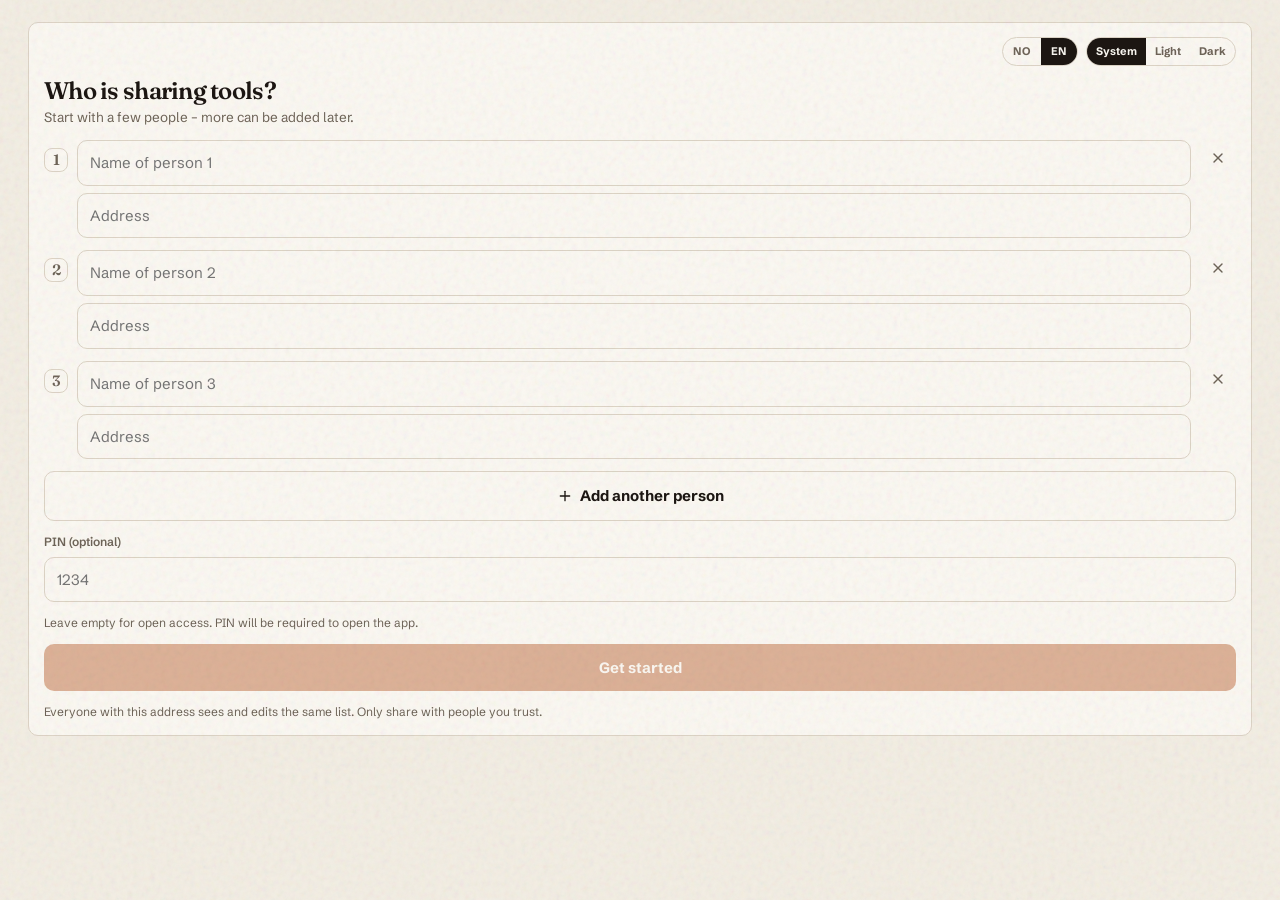
==== commit 22236f91: "Add System / Light / Dark theme override. Default still follows the OS. The choice is stored on the " ====
--- a/index.html
+++ b/index.html
@@ -3,8 +3,17 @@
 <head>
 <meta charset="utf-8">
 <meta name="viewport" content="width=device-width, initial-scale=1, viewport-fit=cover">
-<meta name="theme-color" content="#F3EEE4" media="(prefers-color-scheme: light)">
-<meta name="theme-color" content="#1A1714" media="(prefers-color-scheme: dark)">
+<meta name="theme-color" content="#F3EEE4">
+<script>
+(function(){
+  try{
+    var t = localStorage.getItem('neighbortools:theme') || 'system';
+    var dark = t === 'dark' || (t !== 'light' && window.matchMedia('(prefers-color-scheme: dark)').matches);
+    document.documentElement.setAttribute('data-theme', dark ? 'dark' : 'light');
+    document.querySelector('meta[name="theme-color"]').content = dark ? '#1A1714' : '#F3EEE4';
+  }catch(e){}
+})();
+</script>
 <meta name="apple-mobile-web-app-capable" content="yes">
 <meta name="apple-mobile-web-app-status-bar-style" content="black-translucent">
 <meta name="description" content="Shared tools with your neighbors – no login needed.">
@@ -73,6 +82,7 @@
     ownerFilter: 'Eier',
     more: 'Mer',
     exportMenu: 'Eksporter',
+    theme: 'Utseende', themeSystem: 'System', themeLight: 'Lys', themeDark: 'Mørk',
     openGroup: 'Åpne samarbeid',
     newGroup: 'Start nytt verktøysamarbeid',
     or: 'eller',
@@ -197,6 +207,7 @@
     ownerFilter: 'Owner',
     more: 'More',
     exportMenu: 'Export',
+    theme: 'Appearance', themeSystem: 'System', themeLight: 'Light', themeDark: 'Dark',
     openGroup: 'Open group',
     newGroup: 'Start a new tool group',
     or: 'or',
@@ -538,6 +549,7 @@
   modal:null, lagrer:false, oppsett:null, bekreft:null,
   lang: oppdagSprak(),   // a stored choice replaces this during boot
   selected: {}, selectMode: false, meOpen: false, moreId: null,
+  theme: 'system',
   pinOk: false,
   landing: false,     // front page: open an existing group or start a new one
   landingError: '',   // message shown on the front page / setup screen
@@ -1015,6 +1027,14 @@
 H.clearSel = function(){ st.selected = {}; st.selectMode = false; render(); };
 H.toggleSelMode = function(){ st.selectMode = !st.selectMode; if(!st.selectMode) st.selected = {}; render(); };
 H.toggleMe = function(){ st.meOpen = !st.meOpen; render(); };
+H.setTheme = function(v){
+  if(v !== 'system' && v !== 'light' && v !== 'dark') return;
+  if(st.theme === v) return;
+  st.theme = v;
+  try{ localStorage.setItem(CONFIG.storageKey+':theme', v); }catch(e){}
+  applyTheme();
+  render();
+};
 H.mer = function(id){ st.moreId = st.moreId === id ? null : id; visListe(); };
 H.setLang = function(v){
   if(v !== 'nb' && v !== 'en') return;
@@ -1380,6 +1400,29 @@
   return '<div class="vb-langsw' + (paaKort ? ' kort' : '') + '" role="group" aria-label="' +
     (st.lang === 'en' ? 'Language' : 'Språk') + '">' + seg('nb', 'NO') + seg('en', 'EN') + '</div>';
 }
+function resolvedTheme(){
+  if(st.theme === 'light') return 'light';
+  if(st.theme === 'dark') return 'dark';
+  try{ return window.matchMedia('(prefers-color-scheme: dark)').matches ? 'dark' : 'light'; }
+  catch(e){ return 'light'; }
+}
+function applyTheme(){
+  var mode = resolvedTheme();
+  document.documentElement.setAttribute('data-theme', mode);
+  var meta = document.querySelector('meta[name="theme-color"]');
+  if(meta) meta.content = mode === 'dark' ? '#1A1714' : '#F3EEE4';
+}
+function temaVelger(){
+  var knapp = function(kode, merke){
+    return '<button' + (st.theme === kode ? ' class="on"' : '') + ' aria-pressed="' + (st.theme === kode) + '" ' +
+      'onclick="H.setTheme(\'' + kode + '\')">' + merke + '</button>';
+  };
+  return '<div class="nt-themesw" role="group" aria-label="' + esc(t('theme')) + '">' +
+    knapp('system', t('themeSystem')) +
+    knapp('light', t('themeLight')) +
+    knapp('dark', t('themeDark')) +
+  '</div>';
+}
 
 /* ---------- Rendering ---------- */
 function personKart(){
@@ -1452,7 +1495,9 @@
 
   var megNavn = megGyldig ? byId[meg].name : (st.lang==='en'?'You':'Velg deg');
   var meMenu = st.meOpen
-    ? '<div class="nt-memenu">' + sprakVelger(true) +
+    ? '<div class="nt-memenu">' +
+        '<div class="nt-setrow">' + sprakVelger(true) + '</div>' +
+        '<div class="nt-setrow">' + temaVelger() + '</div>' +
         '<button class="vb-btn vb-ghost vb-small" onclick="H.oppdater()">' + ikon('oppdater',16) + ' ' + esc(t('updated')) + '</button>' +
         (Lager.mode === 'server'
           ? '<button class="vb-btn vb-ghost vb-small" onclick="H.switchGroup()">' + ikon('laas',16) + ' ' + esc(t('switchGroup')) + '</button>'
@@ -1478,7 +1523,8 @@
       '</nav>' +
       '<div class="nt-railme">' +
         (megGyldig ? avatarHtml(byId[meg]) : '<span class="nt-av">?</span>') +
-        '<div><b>' + esc(megNavn) + '</b><div class="vb-muted">' + sprakVelger(true) + '</div></div>' +
+        '<div><b>' + esc(megNavn) + '</b><div class="nt-setrow" style="margin-top:6px">' + sprakVelger(true) + '</div>' +
+          '<div class="nt-setrow" style="margin-top:6px">' + temaVelger() + '</div></div>' +
       '</div>' +
       (Lager.mode === 'server'
         ? '<button class="vb-btn vb-ghost vb-small" onclick="H.switchGroup()">' + esc(t('switchGroup')) + '</button>'
@@ -1560,7 +1606,8 @@
   return '<main class="vb-main">' +
     '<div class="nt-land-desk">' +
       '<div class="nt-land-left nt-land">' +
-        '<div style="display:flex;justify-content:space-between;align-items:center">' + merke() + sprakVelger(true) + '</div>' +
+        '<div style="display:flex;justify-content:space-between;align-items:center;gap:10px;flex-wrap:wrap">' + merke() +
+          '<div class="nt-setrow">' + sprakVelger(true) + temaVelger() + '</div></div>' +
         '<h2>' + esc(t('landingTitle')) + '</h2>' +
         '<p class="vb-muted">' + esc(t('landingHint')) + '</p>' +
         tillit +
@@ -1603,8 +1650,8 @@
     '</header>' +
     '<main class="vb-main">' +
       '<section class="vb-card">' +
-        '<div style="display:flex;justify-content:flex-end;margin-bottom:8px">' +
-          sprakVelger(true) + '</div>' +
+        '<div class="nt-setrow" style="justify-content:flex-end;margin-bottom:8px">' +
+          sprakVelger(true) + temaVelger() + '</div>' +
         '<h2 class="vb-h2">' + esc(t('setupTitle')) + '</h2>' +
         '<p class="vb-muted vb-mb">' + esc(t('setupHint')) + '</p>' +
         rader +
@@ -2288,8 +2335,16 @@
     // An explicit NO/EN choice always beats what the browser asked for
     var savedLang = localStorage.getItem(CONFIG.storageKey+':lang');
     if(savedLang === 'nb' || savedLang === 'en') st.lang = savedLang;
+    var savedTheme = localStorage.getItem(CONFIG.storageKey+':theme');
+    if(savedTheme === 'system' || savedTheme === 'light' || savedTheme === 'dark') st.theme = savedTheme;
   }catch(e){}
   document.documentElement.lang = st.lang === 'en' ? 'en' : 'nb';
+  applyTheme();
+  try{
+    window.matchMedia('(prefers-color-scheme: dark)').addEventListener('change', function(){
+      if(st.theme === 'system') applyTheme();
+    });
+  }catch(e){}
   // The boot screen is static markup, so translate it before the first await
   var bootTekst = document.querySelector('#app .vb-muted');
   if(bootTekst) bootTekst.textContent = t('loading');
--- a/app.css
+++ b/app.css
@@ -15,7 +15,7 @@
   --fiber:url("data:image/svg+xml,%3Csvg viewBox='0 0 200 200' xmlns='http://www.w3.org/2000/svg'%3E%3Cfilter id='n'%3E%3CfeTurbulence type='fractalNoise' baseFrequency='.8' numOctaves='4' stitchTiles='stitch'/%3E%3C/filter%3E%3Crect width='100%25' height='100%25' filter='url(%23n)'/%3E%3C/svg%3E");
 }
 @media (prefers-color-scheme: dark){
-  :root{
+  :root:not([data-theme="light"]){
     --bg:#1A1714; --card:#221E1A; --ink:#F3EEE4; --muted:#A89A8A; --line:#3A332C;
     --accent:#D47845; --accent-press:#E08958; --accent-tint:#3A2418;
     --home:#6FA87C; --home-tint:#1E2C22; --out:#E0A84A; --out-tint:#2E2414;
@@ -24,6 +24,14 @@
     --shadow:0 16px 40px rgba(0,0,0,.45);
   }
 }
+[data-theme="dark"]{
+  --bg:#1A1714; --card:#221E1A; --ink:#F3EEE4; --muted:#A89A8A; --line:#3A332C;
+  --accent:#D47845; --accent-press:#E08958; --accent-tint:#3A2418;
+  --home:#6FA87C; --home-tint:#1E2C22; --out:#E0A84A; --out-tint:#2E2414;
+  --danger:#E07A64; --danger-tint:#3A1F1A;
+  --headbg:#1A1714; --headink:#F3EEE4;
+  --shadow:0 16px 40px rgba(0,0,0,.45);
+}
 *{box-sizing:border-box;margin:0}
 html,body{height:100%}
 body{
@@ -35,9 +43,7 @@
   content:"";pointer-events:none;position:fixed;inset:0;z-index:80;opacity:.1;
   background-image:var(--fiber);mix-blend-mode:multiply;
 }
-@media (prefers-color-scheme: dark){
-  body::before{mix-blend-mode:overlay;opacity:.1}
-}
+[data-theme="dark"] body::before{mix-blend-mode:overlay;opacity:.1}
 button{font:inherit;color:inherit;background:none;border:none;cursor:pointer}
 :focus-visible{outline:2px solid var(--accent);outline-offset:2px;border-radius:4px}
 [hidden]{display:none !important}
@@ -142,9 +148,7 @@
 }
 .nt-fig-wrap{width:88%;height:88%;display:flex;align-items:center;justify-content:center}
 .nt-fig-img{width:100%;height:100%;object-fit:contain;mix-blend-mode:multiply;transition:transform var(--t-slow) var(--ease-out)}
-@media (prefers-color-scheme: dark){
-  .nt-fig-img{mix-blend-mode:normal}
-}
+[data-theme="dark"] .nt-fig-img{mix-blend-mode:normal}
 .nt-fig-sil{opacity:.18;color:var(--ink)}
 .nt-fig .vb-tagg{position:absolute;left:10px;bottom:10px}
 .nt-fig .vb-tagrow{position:absolute;left:10px;bottom:10px;margin:0}
@@ -389,8 +393,14 @@
 .nt-fab-txt{display:none}
 @media (min-width:640px){ .nt-fab-txt{display:inline} }
 .nt-memenu{position:absolute;right:16px;top:56px;z-index:25;background:var(--card);border:1px solid var(--line);border-radius:10px;padding:10px;min-width:180px;box-shadow:var(--shadow)}
-.nt-memenu .vb-langsw{margin-bottom:8px}
+.nt-memenu .vb-langsw,.nt-memenu .nt-themesw{margin-bottom:8px}
 .nt-memenu button.vb-ghost{margin-top:6px}
+.nt-themesw{display:inline-flex;align-items:stretch;border-radius:999px;overflow:hidden;border:1px solid var(--line);flex:0 0 auto}
+.nt-themesw button{padding:5px 9px;font-size:11px;font-weight:700;color:var(--muted);line-height:1.5}
+.nt-themesw button:hover{background:var(--bg);color:var(--ink)}
+.nt-themesw button.on{background:var(--ink);color:var(--card)}
+.nt-themesw button.on:hover{background:var(--ink);color:var(--card)}
+.nt-setrow{display:flex;flex-wrap:wrap;gap:8px;align-items:center}
 
 @media (min-width:880px){
   .nt-shell{display:grid;grid-template-columns:220px 1fr;min-height:100vh}
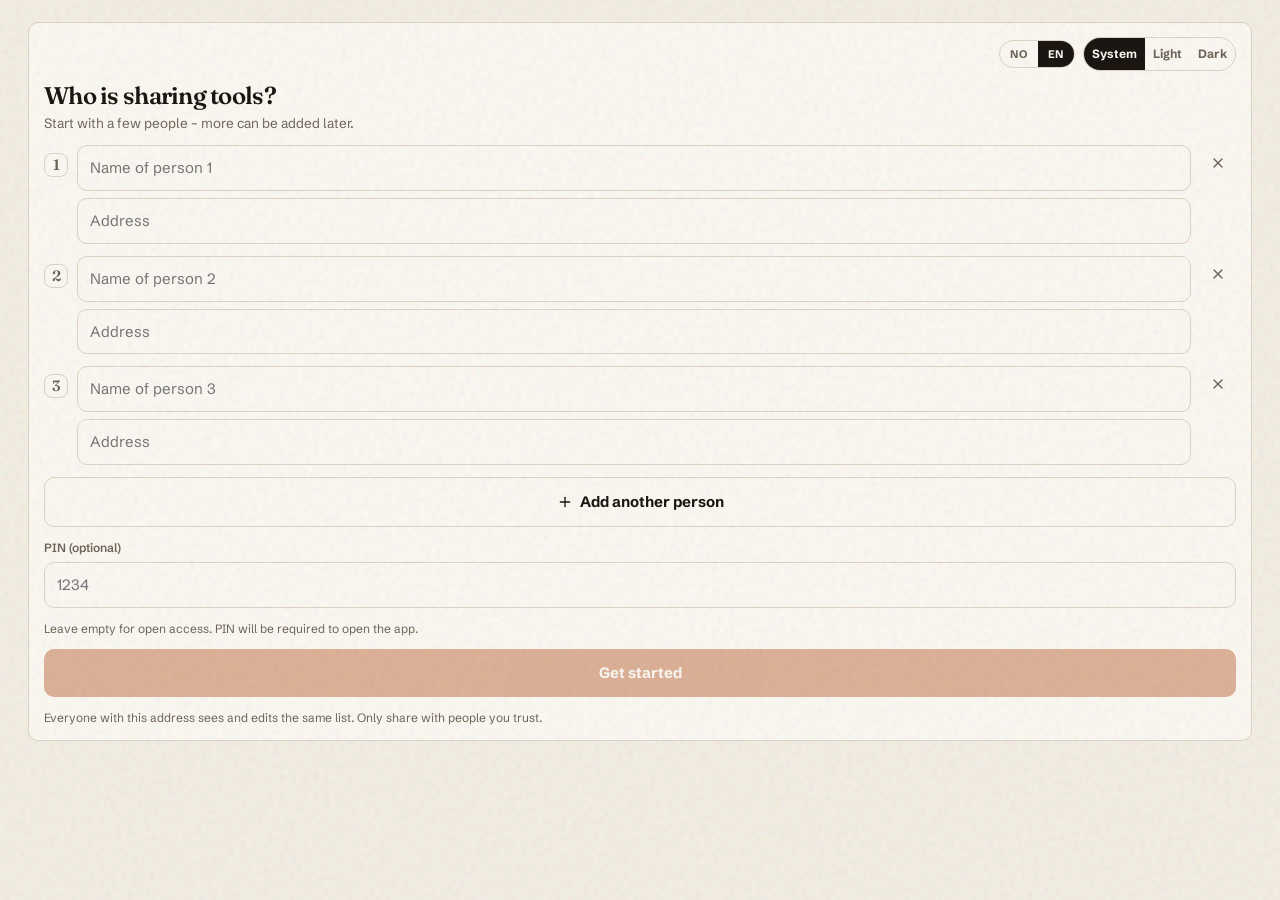
==== commit a0d3ae76: "Open theme and language settings from the profile on every page. The name chip and desktop rail now " ====
--- a/index.html
+++ b/index.html
@@ -78,11 +78,16 @@
     pinLabel: 'PIN til samarbeidet',
     havePin: 'Har du PIN?',
     havePinHint: 'Naboene dine har gitt deg en nøkkel. Skriv den inn — så er du inne.',
-    selectMode: 'Velg',
-    ownerFilter: 'Eier',
+    selectMode: 'Velg', doneSelect: 'Ferdig',
+    ownerFilter: 'Eier', typeFilter: 'Type',
+    searchPh: 'Søk navn, eier, type …',
+    hits: 'treff',
     more: 'Mer',
     exportMenu: 'Eksporter',
+    typeHint: 'Ser ut som {0}',
+    typeHintUse: 'Bruk',
     theme: 'Utseende', themeSystem: 'System', themeLight: 'Lys', themeDark: 'Mørk',
+    settings: 'Innstillinger',
     openGroup: 'Åpne samarbeid',
     newGroup: 'Start nytt verktøysamarbeid',
     or: 'eller',
@@ -203,11 +208,16 @@
     pinLabel: 'Group PIN',
     havePin: 'Have a PIN?',
     havePinHint: 'Your neighbors gave you a key. Enter it — and you are in.',
-    selectMode: 'Select',
-    ownerFilter: 'Owner',
+    selectMode: 'Select', doneSelect: 'Done',
+    ownerFilter: 'Owner', typeFilter: 'Type',
+    searchPh: 'Search name, owner, type …',
+    hits: 'matches',
     more: 'More',
     exportMenu: 'Export',
+    typeHint: 'Looks like {0}',
+    typeHintUse: 'Use',
     theme: 'Appearance', themeSystem: 'System', themeLight: 'Light', themeDark: 'Dark',
+    settings: 'Settings',
     openGroup: 'Open group',
     newGroup: 'Start a new tool group',
     or: 'or',
@@ -349,6 +359,7 @@
 var TYPER = [
   {k:'drill',   nb:'Drill & skru',      en:'Drill & drive'},
   {k:'saw',     nb:'Sag',               en:'Saws'},
+  {k:'shape',   nb:'Fres & form',       en:'Router & shape'},
   {k:'grind',   nb:'Sliping & kutting', en:'Grinding & cutting'},
   {k:'hand',    nb:'Håndverktøy',       en:'Hand tools'},
   {k:'measure', nb:'Måleverktøy',       en:'Measuring'},
@@ -357,16 +368,165 @@
   {k:'paint',   nb:'Maling & tapet',    en:'Paint & wallpaper'},
   {k:'car',     nb:'Bil & mek',         en:'Car & mechanics'},
   {k:'electro', nb:'Elektro',           en:'Electrical'},
+  {k:'power',   nb:'Batteri & lader',   en:'Batteries & chargers'},
+  {k:'air',     nb:'Kompressor & luft', en:'Compressor & air'},
+  {k:'fasten',  nb:'Spiker & stift',    en:'Nailing & stapling'},
+  {k:'winter',  nb:'Vinter & snø',      en:'Winter & snow'},
   {k:'other',   nb:'Annet',             en:'Other'}
 ];
 /* Accepts a key or a label in either language */
+/* Shop/forum lexicon (NO+EN). Not derived from one group's list.
+   Matching prefers the longest token that starts on a word boundary. */
+var TYPE_ALIAS = [
+  {k:'shape', a:[
+    'overfres','håndoverfres','håndoverfreser','lamellfres','notfres','kantfres','profilfres',
+    'bordfres','fresemaskin','spindel','kantlister','avretterhøvel','tykkelseshøvel','overhøvel',
+    'håndhøvel','elektrohøvel','høvelmaskin','router','plunge router','trimmer router',
+    'biscuit joiner','plate joiner','lamello','spindle moulder','thicknesser','surface planer',
+    'benchtop planer','hand planer','electric planer','jointer'
+  ]},
+  {k:'saw', a:[
+    'kapp- og gjærsag','kapp og gjærsag','gjærsag','gjaersag','geringsag','kappsag',
+    'dykksag','bajonettsag','tigersag','stikksag','sirkelsag','håndsirkelsag','bordssag',
+    'bordssag','båndsag','kjedesag','motorsag','pussag','gjæringssag','kappskinne','styreskinne',
+    'sagbord','sagsverd','circular saw','mitre saw','miter saw','chop saw','plunge saw',
+    'track saw','table saw','jigsaw','stichsäge','reciprocating saw','recip saw','sabre saw',
+    'sabel sag','bandsaw','band saw','chainsaw','chain saw','cut-off saw','radial arm'
+  ]},
+  {k:'drill', a:[
+    'slagskrutrekker','slagtrekker','muttertrekker','skrudrill','boremaskin','drillmaskin',
+    'borhammer','slagborhammer','meiselhammer','kombihammer','sds-max','sds-plus','sds max',
+    'bor- og bits','bitssett','borsett','drillchuck','slagbor','skrumaskin',
+    'impact driver','impact wrench','hammer drill','rotary hammer','combi drill',
+    'cordless drill','drill driver','screw gun','nutrunner','percussion drill'
+  ]},
+  {k:'grind', a:[
+    'vinkelsliper','vinkelslipemaskin','eksentersliper','båndsliper','plansliper','deltasliper',
+    'giraffsliper','veggsliper','betongsliper','røsliper','poleringsmaskin','poleringsmaskin',
+    'kappeskive','kappemaskin','gjærekutter','multimaskin','oscillerende','fein multimaster',
+    'angle grinder','die grinder','orbital sander','random orbit','belt sander','sheet sander',
+    'detail sander','drywall sander','concrete grinder','cut-off tool','cutoff tool',
+    'oscillating multi','multitool'
+  ]},
+  {k:'fasten', a:[
+    'dykkertpistol','dykkert','finishpistol','spikerpistol','spikerpistol','stiftepistol',
+    'stiftemaskin','klammerpistol','klammepistol','spikerverktoy','naglemaskin',
+    'brad nailer','finish nailer','framing nailer','roofing nailer','staple gun',
+    'stapler gun','pin nailer','coil nailer'
+  ]},
+  {k:'hand', a:[
+    'snekkerhammer','listhammer','klørhammer','dødslagshammer','klubbe','brekkjern','kofot',
+    'stemjern','meisel','unbrakonøkkel','insektsnøkkel','pipenøkkel','fastnøkkel','skiftenøkkel',
+    'momentnøkkel hånd','avbitertang','kombinasjonstang','låsetang','spidstang','avisolering',
+    'hurtigtvinge','limklemme','skrutvinge','tvinger','håndsag','japansag','kniv stanley',
+    'tapetkniv','stanleykniv','skrutrekker sett','bits holder',
+    'claw hammer','ball peen','pry bar','crowbar','chisel','hex key','allen key',
+    'combination wrench','adjustable wrench','locking pliers','vice grip','clamp',
+    'bar clamp','speed clamp','utility knife','block plane'
+  ]},
+  {k:'measure', a:[
+    'rettholt','vaterpass','krysslaser','linjelaser','rotasjonslaser','avstandsmåler',
+    'lasermåler','tommestokk','målebånd','rullbånd','stikkmål','skyvelære','mikrometer',
+    'vinkelhake','snekker-vinkel','kombinationsvinkel','krittsnor','merkesnor','snappline',
+    'merkeblyant','oppmerking','nivelleringslaser','stativ til laser','tripod',
+    'spirit level','laser level','tape measure','folding rule','caliper','combination square',
+    'speed square','chalk line','stud finder','distance meter','range finder'
+  ]},
+  {k:'garden', a:[
+    'hekksaks','hekkklipper','løvblåser','løvsuger','løvrydder','gresstrimmer','trådkutter',
+    'kantklipper','gressklipper','sitteklipper','robotklipper','jordfres','kultivator',
+    'greinsaks','grensag','ugressbrenner','høytrykksspyler','høytrykkvasker','terassevasker',
+    'hagepumpe','dam pumpe','hedge trimmer','leaf blower','leaf vac','string trimmer',
+    'line trimmer','brush cutter','lawn mower','ride-on','cultivator','tiller',
+    'pressure washer','power washer','pole saw','branch lopper'
+  ]},
+  {k:'winter', a:[
+    'snøkaster','snøfres','snøskuffe','snøskuffe','isskrape','takskrape','isøks',
+    'snøblåser','snøfreser','snøplog','snowblower','snow blower','snow thrower',
+    'snowthrower','snow shovel','ice scraper','roof rake'
+  ]},
+  {k:'air', a:[
+    'kompressor','trykkluftskompressor','trykkluft','luftslange','trykkslange','blåsepistol',
+    'luftpistol','dekkpumpe stasjonær','trykkregulator','compressor','air compressor',
+    'pneumatic hose','blow gun','inflation gun','air tank'
+  ]},
+  {k:'power', a:[
+    'batteripakke','batteri og lader','twin-lader','twinpack','dobbeltlader','hurtiglader',
+    'batterilader','li-ion batteri','litiumbatteri','pxc','power-x-change','power x change',
+    'one+ batteri','lxt batteri','m18 batteri','18v batteri','4,0 ah','4.0 ah','5,0 ah',
+    'batteriadapter','ladeadapter','makita til ryobi','ryobi adapter',
+    'battery pack','dual charger','rapid charger','starter kit battery'
+  ]},
+  {k:'ladder', a:[
+    'trappestige','skyvestige','trekkstige','kombistige','plattformstige','anleggsstige',
+    'teleskopstige','rullestillas','foldestillas','arbeidsbukk','stigebein',
+    'step ladder','extension ladder','telescopic ladder','scaffold tower','trestle',
+    'platform ladder','multi-purpose ladder'
+  ]},
+  {k:'paint', a:[
+    'malerull','malerkost','malingssprøyte','hvlp','airless sprøyte','tapetbrett',
+    'tapetsaks','tapetspade','fugepistol','fugemasse pistol','sparklebrett',
+    'paint sprayer','paint roller','wallpaper steamer','caulking gun','filling knife'
+  ]},
+  {k:'car', a:[
+    'lavprofiljekk','gulvjekk','jekkestativ','akselbukk','hjulkryss','hjulmutter',
+    'momentnøkkel bil','oljefilteravdrager','startkabler','starthjelp','bilbatterilader',
+    'dekkskift','motorstøtte','floor jack','trolley jack','axle stand','jack stand',
+    'torque wrench','jumper cables','battery charger car','wheel brace','oil filter wrench'
+  ]},
+  {k:'electro', a:[
+    'multimeter','spenningsprøver','fasepen','avisoleringstang','kabeltrommel','skjøtekabel',
+    'crimpetang','kabelsko','jordingsmåler','rørkamer','kabeldetektor',
+    'voltage tester','wire stripper','cable reel','extension reel','crimping tool',
+    'continuity tester','clamp meter'
+  ]}
+];
+function typeAvNokkel(k){
+  for(var i = 0; i < TYPER.length; i++){
+    if(TYPER[i].k === k) return TYPER[i];
+  }
+  return null;
+}
 function typeFinn(v){
   var s = String(v == null ? '' : v).trim().toLowerCase();
   for(var i = 0; i < TYPER.length; i++){
     var x = TYPER[i];
     if(x.k === s || x.nb.toLowerCase() === s || x.en.toLowerCase() === s) return x;
   }
+  for(var j = 0; j < TYPE_ALIAS.length; j++){
+    var aliases = TYPE_ALIAS[j].a;
+    for(var k = 0; k < aliases.length; k++){
+      if(s === aliases[k]) return typeAvNokkel(TYPE_ALIAS[j].k);
+    }
+  }
   return null;
+}
+function aliasKant(raw, at, len){
+  var foran = at === 0 || /[\s\-/,.(+]/.test(raw.charAt(at - 1));
+  var etter = at + len >= raw.length || /[\s\-/,.)0-9+]/.test(raw.charAt(at + len));
+  return foran && etter;
+}
+function foreslaType(tekst){
+  var raw = String(tekst == null ? '' : tekst).toLowerCase();
+  if(!raw.trim()) return null;
+  var direkte = typeFinn(raw.trim());
+  if(direkte) return direkte;
+  var best = null, bestLen = 0, bestAt = 9999;
+  for(var i = 0; i < TYPE_ALIAS.length; i++){
+    var parts = TYPE_ALIAS[i].a;
+    for(var j = 0; j < parts.length; j++){
+      var a = parts[j];
+      if(a.length < 4) continue;
+      var at = raw.indexOf(a);
+      if(at === -1 || !aliasKant(raw, at, a.length)) continue;
+      if(a.length > bestLen || (a.length === bestLen && at < bestAt)){
+        bestLen = a.length;
+        bestAt = at;
+        best = typeAvNokkel(TYPE_ALIAS[i].k);
+      }
+    }
+  }
+  return best;
 }
 /* Label in the current language; unknown values pass through unchanged */
 function typeNavn(v){
@@ -549,7 +709,7 @@
   modal:null, lagrer:false, oppsett:null, bekreft:null,
   lang: oppdagSprak(),   // a stored choice replaces this during boot
   selected: {}, selectMode: false, meOpen: false, moreId: null,
-  theme: 'system',
+  theme: 'system', typeFilter: '',
   pinOk: false,
   landing: false,     // front page: open an existing group or start a new one
   landingError: '',   // message shown on the front page / setup screen
@@ -653,7 +813,9 @@
   if(v === 'etterlys') fetchReq().then(function(endret){ if(endret) render(); });
 };
 H.setFilter = function(f){ st.filter = (st.filter === f && f.indexOf('p:') === 0) ? 'alle' : f; render(); };
+H.setType = function(el){ st.typeFilter = el.value || ''; visListe(); };
 H.sok = function(el){ st.sok = el.value; visListe(); };
+H.tomSok = function(){ st.sok = ''; render(); };
 H.lukk = function(){
   st.modal = null; st.bekreft = null; render();
   if(st._focusBack && st._focusBack.focus){
@@ -817,8 +979,37 @@
   }, tf('addedName', n));
 };
 
-H.nytt = function(){ if(st.lagrer) return; st.modal = {type:'verktoy', id:null}; st.bekreft = null; render(); };
-H.rediger = function(id){ st.modal = {type:'verktoy', id:id}; st.bekreft = null; render(); };
+H.nytt = function(){ if(st.lagrer) return; st.modal = {type:'verktoy', id:null}; st.bekreft = null; st._typeTouched = false; render(); };
+H.rediger = function(id){ st.modal = {type:'verktoy', id:id}; st.bekreft = null; st._typeTouched = true; render(); };
+H.rørType = function(){ st._typeTouched = true; var c = $('#f-typehint'); if(c) c.hidden = true; };
+H.brukTypeForslag = function(){
+  var hint = st._typeHint;
+  var sel = $('#f-type');
+  if(hint && sel) sel.value = hint.k;
+  st._typeTouched = true;
+  var c = $('#f-typehint');
+  if(c) c.hidden = true;
+};
+H.navnInput = function(el){
+  var hint = foreslaType((el.value || '') + ' ' + (($('#f-notat') && $('#f-notat').value) || ''));
+  st._typeHint = hint;
+  var sel = $('#f-type');
+  var chip = $('#f-typehint');
+  if(!chip) return;
+  if(hint && !st._typeTouched && sel){
+    sel.value = hint.k;
+    chip.hidden = false;
+    chip.innerHTML = esc(tf('typeHint', typeNavn(hint.k)));
+    return;
+  }
+  if(hint && sel && sel.value !== hint.k){
+    chip.hidden = false;
+    chip.innerHTML = esc(tf('typeHint', typeNavn(hint.k))) +
+      ' <button type="button" class="nt-textbtn" onclick="H.brukTypeForslag()">' + esc(t('typeHintUse')) + '</button>';
+    return;
+  }
+  chip.hidden = true;
+};
 H.forhandsvisBilde = function(inp){
   var fil = inp.files && inp.files[0];
   if(!fil) return;
@@ -1495,9 +1686,11 @@
 
   var megNavn = megGyldig ? byId[meg].name : (st.lang==='en'?'You':'Velg deg');
   var meMenu = st.meOpen
-    ? '<div class="nt-memenu">' +
+    ? '<div class="nt-memenu" role="dialog" aria-label="' + esc(t('settings')) + '">' +
+        '<p class="vb-lbl">' + esc(t('theme')) + '</p>' +
+        '<div class="nt-setrow">' + temaVelger() + '</div>' +
+        '<p class="vb-lbl" style="margin-top:12px">' + (st.lang==='en'?'Language':'Språk') + '</p>' +
         '<div class="nt-setrow">' + sprakVelger(true) + '</div>' +
-        '<div class="nt-setrow">' + temaVelger() + '</div>' +
         '<button class="vb-btn vb-ghost vb-small" onclick="H.oppdater()">' + ikon('oppdater',16) + ' ' + esc(t('updated')) + '</button>' +
         (Lager.mode === 'server'
           ? '<button class="vb-btn vb-ghost vb-small" onclick="H.switchGroup()">' + ikon('laas',16) + ' ' + esc(t('switchGroup')) + '</button>'
@@ -1521,14 +1714,11 @@
         railKnapp('personer', t('people')) +
         railKnapp('logg', t('log')) +
       '</nav>' +
-      '<div class="nt-railme">' +
+      '<button type="button" class="nt-railme" onclick="H.toggleMe()">' +
         (megGyldig ? avatarHtml(byId[meg]) : '<span class="nt-av">?</span>') +
-        '<div><b>' + esc(megNavn) + '</b><div class="nt-setrow" style="margin-top:6px">' + sprakVelger(true) + '</div>' +
-          '<div class="nt-setrow" style="margin-top:6px">' + temaVelger() + '</div></div>' +
-      '</div>' +
-      (Lager.mode === 'server'
-        ? '<button class="vb-btn vb-ghost vb-small" onclick="H.switchGroup()">' + esc(t('switchGroup')) + '</button>'
-        : '') +
+        '<span class="nt-railme-txt"><b>' + esc(megNavn) + '</b>' +
+          '<span class="vb-muted">' + esc(t('settings')) + '</span></span>' +
+      '</button>' +
     '</aside>' +
     '<div class="nt-appcol">' +
     '<header class="vb-head">' +
@@ -1724,6 +1914,35 @@
   return t('dueIn') + ' ' + n + ' ' + t('days');
 }
 /* Name of whoever holds the tool now – a member, or an outside borrower */
+function sokTreff(v, byId, q){
+  if(!q) return true;
+  var eier = byId[v.ownerId];
+  var holder = v.holderId === EXT ? ((v.ext && v.ext.name) || '') : ((byId[v.holderId] || {}).name || '');
+  var typeX = typeFinn(v.type);
+  var alias = '';
+  if(typeX){
+    for(var i = 0; i < TYPE_ALIAS.length; i++){
+      if(TYPE_ALIAS[i].k === typeX.k){ alias = TYPE_ALIAS[i].a.join(' '); break; }
+    }
+  }
+  var blob = [
+    v.name, typeNavn(v.type), v.type, alias, v.notes,
+    eier && eier.name, eier && eier.address,
+    holder, v.ext && v.ext.note
+  ].join(' ').toLowerCase();
+  return blob.indexOf(q) !== -1;
+}
+function sorterVerktoy(a, b){
+  var ah = erHjemme(a), bh = erHjemme(b);
+  if(ah !== bh) return ah ? 1 : -1;
+  if(!ah && !bh){
+    var ao = dagerTil(a.due), bo = dagerTil(b.due);
+    var aOver = ao !== null && ao < 0;
+    var bOver = bo !== null && bo < 0;
+    if(aOver !== bOver) return aOver ? -1 : 1;
+  }
+  return a.name.localeCompare(b.name, st.lang === 'en' ? 'en' : 'nb');
+}
 function holderNavn(v, byId){
   if(v.holderId === EXT) return (v.ext && v.ext.name) || t('extTag');
   var p = byId[v.holderId];
@@ -1773,16 +1992,29 @@
         '</span><span class="vb-remind-link">' + esc(t('showMine')) + '</span></button>'
     : '';
 
+  var typeSel = '<select class="nt-type" onchange="H.setType(this)" aria-label="' + esc(t('typeFilter')) + '">' +
+    '<option value="">' + esc(t('typeFilter')) + '</option>' +
+    TYPER.map(function(x){
+      return '<option value="' + esc(x.k) + '"' + (st.typeFilter === x.k ? ' selected' : '') + '>' +
+        esc(x[st.lang === 'en' ? 'en' : 'nb']) + '</option>';
+    }).join('') + '</select>';
+
   return paaminnelse +
-    '<div class="vb-stats">' + tools.length + ' · ' + ute + ' ' + t('onLoan').toLowerCase() +
+    '<div class="vb-stats">' + tools.length +
+    ' · <button class="nt-textbtn" onclick="H.setFilter(\'ute\')">' + ute + ' ' + t('onLoan').toLowerCase() + '</button>' +
     (selN ? ' · <b>' + selN + ' ' + t('selected') + '</b>' : '') +
-    ' · <button class="nt-textbtn" onclick="H.toggleSelMode()">' + esc(t('selectMode')) + '</button></div>' +
-    '<div class="nt-search">' +
-      '<svg width="16" height="16" viewBox="0 0 24 24" fill="none" stroke="currentColor" stroke-width="2"><circle cx="11" cy="11" r="7"/><path d="m20 20-3-3"/></svg>' +
-      '<input class="vb-inp" placeholder="' + esc(t('search')) + '" value="' + esc(st.sok) +
-      '" oninput="H.sok(this)">' +
+    ' · <button class="nt-textbtn" onclick="H.toggleSelMode()">' +
+      esc(st.selectMode ? t('doneSelect') : t('selectMode')) + '</button></div>' +
+    '<div class="nt-find">' +
+      '<div class="nt-search">' +
+        '<svg width="16" height="16" viewBox="0 0 24 24" fill="none" stroke="currentColor" stroke-width="2"><circle cx="11" cy="11" r="7"/><path d="m20 20-3-3"/></svg>' +
+        '<input class="vb-inp" id="nt-sok" placeholder="' + esc(t('searchPh')) + '" value="' + esc(st.sok) +
+          '" oninput="H.sok(this)" autocomplete="off">' +
+        '<button class="nt-search-clear" type="button" onclick="H.tomSok()" aria-label="' + esc(t('showAll')) + '">×</button>' +
+      '</div>' +
+      typeSel + eierSel +
     '</div>' +
-    segHtml + eierSel +
+    segHtml +
     '<div id="liste"></div>';
 }
 function chip(f, innhold){
@@ -1799,13 +2031,14 @@
   var meg = hentMeg();
   var selN = Object.keys(st.selected).filter(function(k){ return st.selected[k]; }).length;
   var liste = tools.filter(function(t){
-    if(q && ((t.name + ' ' + typeNavn(t.type) + ' ' + (t.notes || '')).toLowerCase().indexOf(q) === -1)) return false;
+    if(!sokTreff(t, byId, q)) return false;
+    if(st.typeFilter && !(typeFinn(t.type) && typeFinn(t.type).k === st.typeFilter)) return false;
     if(st.filter === 'hjemme') return t.holderId === t.ownerId;
     if(st.filter === 'ute') return t.holderId !== t.ownerId;
     if(st.filter === 'mine') return meg && t.holderId === meg && t.ownerId !== meg;
     if(st.filter.indexOf('p:') === 0) return t.ownerId === st.filter.slice(2);
     return true;
-  }).sort(function(a, b){ return a.name.localeCompare(b.name, st.lang==='en'?'en':'nb'); });
+  }).sort(sorterVerktoy);
 
   if(tools.length === 0){
     boks.innerHTML = '<div class="vb-empty"><div class="vb-empty-ico">' + ikon('skru',26) +
@@ -1822,7 +2055,10 @@
   }
 
   var longDays = CONFIG.longLoanDays || 14;
-  boks.innerHTML = '<div class="vb-list grid">' + liste.map(function(v){
+  var treff = (q || st.typeFilter)
+    ? '<p class="vb-stats">' + liste.length + ' ' + esc(t('hits')) + '</p>'
+    : '';
+  boks.innerHTML = treff + '<div class="vb-list grid">' + liste.map(function(v){
     var eier = byId[v.ownerId];
     var hjemme = erHjemme(v);
     var dager = antallDager(v.since);
@@ -1879,8 +2115,8 @@
     var fig = v.img
       ? '<span class="nt-fig-wrap"><img class="nt-fig-img" src="' + esc(v.img) + '" alt=""></span>'
       : '<span class="nt-fig-wrap nt-fig-sil">' + ikon('skru',40) + '</span>';
-    var check = (st.selectMode || selN)
-      ? '<button class="vb-check' + (sel?' on':'') + '" aria-label="Select" onclick="H.toggleSel(\'' + v.id + '\')">' +
+    var check = ((st.selectMode || selN) && hjemme)
+      ? '<button class="vb-check nt-fig-check' + (sel?' on':'') + '" aria-label="Select" onclick="H.toggleSel(\'' + v.id + '\')">' +
           (sel ? '✓' : '') + '</button>'
       : '';
     var mer = st.moreId === v.id
@@ -1889,8 +2125,8 @@
           '<button class="vb-iconbtn" aria-label="' + esc(t('edit')) + '" onclick="H.rediger(\'' + v.id + '\')">' + ikon('blyant',17) + '</button>' +
         '</div>'
       : '<button class="vb-iconbtn" aria-label="' + esc(t('more')) + '" onclick="H.mer(\'' + v.id + '\')">⋯</button>';
-    return '<article class="nt-tool">' +
-      '<div class="nt-fig">' + fig +
+    return '<article class="nt-tool' + (sel ? ' is-sel' : '') + (!hjemme ? ' is-out' : '') + '">' +
+      '<div class="nt-fig">' + check + fig +
         '<span class="vb-tagg ' + (hjemme ? 'hjemme' : (lenge ? 'lenge' : 'ute')) + '">' + status + '</span>' +
         forfallTag + eksternTag +
       '</div>' +
@@ -1901,7 +2137,7 @@
         køLinje +
         (ekstern && v.ext && v.ext.note ? '<p class="vb-notes">' + esc(v.ext.note) + '</p>' : '') +
         (v.notes ? '<p class="vb-notes">' + esc(v.notes) + '</p>' : '') +
-        '<div class="nt-acts">' + check + handling + mer + '</div>' +
+        '<div class="nt-acts">' + handling + mer + '</div>' +
       '</div></article>';
   }).join('') + '</div>';
 }
@@ -2116,7 +2352,9 @@
     if(m.id && !vt) return '';
     var meg = hentMeg();
     var valgtEier = vt ? vt.ownerId : (megGyldig ? meg : (people[0] && people[0].id));
-    var valgtType = (typeFinn(vt ? vt.type : '') || TYPER[0]).k;
+    var valgtType = vt
+      ? (typeFinn(vt.type) || TYPER[0]).k
+      : ((st._typeHint && st._typeHint.k) || 'other');
     var typeValg = TYPER.map(function(x){
       return '<option value="' + esc(x.k) + '"' + (valgtType === x.k ? ' selected' : '') + '>' +
         esc(x[st.lang === 'en' ? 'en' : 'nb']) + '</option>';
@@ -2137,8 +2375,9 @@
       : '<button type="button" id="f-img-fjern" class="vb-btn vb-ghost vb-small" style="margin-top:6px" hidden onclick="H.fjernBilde()">' + esc(t('photoRemove')) + '</button>';
     return ark(esc(vt ? t('editTool') : t('newTool')),
       felt(esc(t('toolName')), '<input class="vb-inp" id="f-navn" placeholder="' + esc(t('toolNamePh')) +
-        '" value="' + esc(vt ? vt.name : '') + '">') +
-      felt(esc(t('typeLbl')), '<select class="vb-inp" id="f-type">' + typeValg + '</select>') +
+        '" value="' + esc(vt ? vt.name : '') + '" oninput="H.navnInput(this)">') +
+      felt(esc(t('typeLbl')), '<select class="vb-inp" id="f-type" onchange="H.rørType()">' + typeValg + '</select>' +
+        '<p id="f-typehint" class="vb-finetext" hidden style="margin-top:6px"></p>') +
       felt(esc(t('owner')), '<select class="vb-inp" id="f-eier">' + eierValg + '</select>') +
       felt(esc(t('photoLbl')), '<input type="file" id="f-img" accept="image/*" class="vb-inp" onchange="H.forhandsvisBilde(this)">' + bildePreview + bildeFjern) +
       felt(esc(t('notesLbl')), '<textarea class="vb-inp" id="f-notat" rows="2" ' +
@@ -2362,7 +2601,7 @@
       btn.appendChild(s);
       setTimeout(function(){ if(s.parentNode) s.parentNode.removeChild(s); }, 520);
     }
-    if(st.meOpen && !(e.target.closest && (e.target.closest('.nt-memenu') || e.target.closest('.vb-mechip')))){
+    if(st.meOpen && !(e.target.closest && (e.target.closest('.nt-memenu') || e.target.closest('.vb-mechip') || e.target.closest('.nt-railme')))){
       st.meOpen = false;
       var menu = document.querySelector('.nt-memenu');
       if(menu) menu.remove();
@@ -2371,6 +2610,13 @@
 
   // Escape closes open modal; simple focus trap inside sheet
   document.addEventListener('keydown', function(e){
+    if(e.key === '/' && !e.ctrlKey && !e.metaKey && !e.altKey){
+      var tag = (e.target && e.target.tagName || '').toLowerCase();
+      if(tag !== 'input' && tag !== 'textarea' && tag !== 'select'){
+        var s = document.getElementById('nt-sok');
+        if(s){ e.preventDefault(); s.focus(); s.select(); }
+      }
+    }
     if(!st.modal) return;
     if(e.key === 'Escape' && !st.modal.tvang){
       H.lukk();
--- a/app.css
+++ b/app.css
@@ -90,12 +90,23 @@
 .vb-stats{font-size:12.5px;color:var(--muted);font-variant-numeric:tabular-nums;margin:2px 0 10px}
 
 /* Search + segment */
-.nt-search{position:relative;margin-bottom:12px}
-.nt-search svg{position:absolute;left:0;top:50%;transform:translateY(-50%);color:var(--muted)}
+.nt-find{display:flex;flex-wrap:wrap;gap:8px;align-items:stretch;margin-bottom:12px}
+.nt-search{position:relative;flex:1 1 220px;min-width:0;margin:0}
+.nt-search svg{position:absolute;left:12px;top:50%;transform:translateY(-50%);color:var(--muted);pointer-events:none}
 .nt-search .vb-inp{
-  padding:11px 8px 11px 28px;border:0;border-bottom:1.5px solid var(--line);border-radius:0;background:transparent;
-}
-.nt-search .vb-inp:focus{border-bottom-color:var(--accent)}
+  padding:11px 36px 11px 36px;border:1.5px solid var(--line);border-radius:10px;background:var(--card);
+}
+.nt-search .vb-inp:focus{border-color:var(--accent)}
+.nt-search-clear{
+  position:absolute;right:6px;top:50%;transform:translateY(-50%);
+  width:28px;height:28px;border-radius:8px;color:var(--muted);font-size:18px;line-height:1;
+}
+.nt-search-clear:hover{background:var(--accent-tint);color:var(--ink)}
+#nt-sok:placeholder-shown + .nt-search-clear{display:none}
+.nt-type,.nt-owner{
+  flex:0 1 160px;width:auto;margin:0;padding:8px 10px;border:1.5px solid var(--line);border-radius:10px;
+  background:var(--card);color:var(--ink);font:inherit;
+}
 .nt-seg{display:flex;gap:2px;position:relative;margin-bottom:12px}
 .nt-seg button{flex:1;padding:7px 6px;border-radius:8px;font-size:13px;font-weight:600;color:var(--muted);position:relative;z-index:1}
 .nt-seg button.on{color:var(--bg)}
@@ -103,10 +114,8 @@
   position:absolute;top:0;bottom:0;width:25%;background:var(--ink);border-radius:8px;
   transition:transform var(--t-mid) var(--ease-out);pointer-events:none;
 }
-.nt-owner{
-  width:100%;margin-bottom:12px;padding:8px 10px;border:1.5px solid var(--line);border-radius:10px;
-  background:var(--card);color:var(--ink);font:inherit;
-}
+.nt-fig-check{position:absolute;top:10px;right:10px;z-index:2;box-shadow:0 1px 4px rgba(28,22,18,.15)}
+.nt-tool.is-sel{outline:2px solid var(--accent);outline-offset:-2px}
 
 /* Cards / lists */
 .vb-list{display:flex;flex-direction:column;gap:12px}
@@ -198,6 +207,7 @@
 .vb-inp:focus{outline:none;border-color:var(--accent)}
 textarea.vb-inp{resize:vertical}
 select.vb-inp{appearance:auto}
+#f-typehint .nt-textbtn{margin-left:6px}
 .vb-field{display:block;margin-bottom:12px}
 .vb-lbl{display:block;font-size:12px;font-weight:600;color:var(--muted);margin-bottom:6px}
 .nt-float{position:relative;display:block}
@@ -388,19 +398,28 @@
   .nt-land-left .nt-trust,.nt-land-left .nt-silrow{display:none}
   .nt-land-right h3,.nt-land-right > .vb-muted{display:none}
 }
+.nt-appcol{position:relative;min-width:0}
 .nt-deskbar{display:none}
 .nt-rail{display:none}
 .nt-fab-txt{display:none}
 @media (min-width:640px){ .nt-fab-txt{display:inline} }
-.nt-memenu{position:absolute;right:16px;top:56px;z-index:25;background:var(--card);border:1px solid var(--line);border-radius:10px;padding:10px;min-width:180px;box-shadow:var(--shadow)}
-.nt-memenu .vb-langsw,.nt-memenu .nt-themesw{margin-bottom:8px}
-.nt-memenu button.vb-ghost{margin-top:6px}
+.nt-memenu{position:absolute;right:16px;top:56px;z-index:30;background:var(--card);border:1px solid var(--line);border-radius:12px;padding:14px;min-width:240px;box-shadow:var(--shadow)}
+.nt-memenu .vb-lbl{margin-bottom:6px}
+.nt-memenu .nt-themesw,.nt-memenu .vb-langsw{width:100%}
+.nt-memenu button.vb-ghost{margin-top:8px}
 .nt-themesw{display:inline-flex;align-items:stretch;border-radius:999px;overflow:hidden;border:1px solid var(--line);flex:0 0 auto}
-.nt-themesw button{padding:5px 9px;font-size:11px;font-weight:700;color:var(--muted);line-height:1.5}
+.nt-themesw button{flex:1;padding:7px 8px;font-size:12px;font-weight:700;color:var(--muted);line-height:1.5}
 .nt-themesw button:hover{background:var(--bg);color:var(--ink)}
 .nt-themesw button.on{background:var(--ink);color:var(--card)}
 .nt-themesw button.on:hover{background:var(--ink);color:var(--card)}
 .nt-setrow{display:flex;flex-wrap:wrap;gap:8px;align-items:center}
+.nt-railme{
+  display:flex;align-items:center;gap:10px;width:100%;text-align:left;
+  padding:10px;border-radius:10px;margin-top:auto;border:1px solid transparent;
+}
+.nt-railme:hover,.nt-railme:focus-visible{background:var(--accent-tint);border-color:var(--line)}
+.nt-railme-txt{display:flex;flex-direction:column;gap:2px;min-width:0}
+.nt-railme-txt b{overflow:hidden;text-overflow:ellipsis;white-space:nowrap}
 
 @media (min-width:880px){
   .nt-shell{display:grid;grid-template-columns:220px 1fr;min-height:100vh}
@@ -411,7 +430,8 @@
   .nt-railnav{display:flex;flex-direction:column;gap:4px}
   .nt-railnav button{text-align:left;padding:9px 10px;border-radius:8px;color:var(--muted);font-weight:600}
   .nt-railnav button.on{background:var(--accent-tint);color:var(--ink)}
-  .nt-railme{margin-top:auto;display:flex;align-items:center;gap:10px;padding-top:12px;border-top:1px solid var(--line)}
+  .nt-railme{margin-top:auto;border-top:1px solid var(--line);border-radius:0 0 10px 10px}
+  .nt-memenu{position:fixed;left:16px;bottom:16px;top:auto;right:auto;width:248px}
   .vb-head,.vb-nav,.vb-fab{display:none !important}
   .vb-main{max-width:none;padding:22px 28px 40px}
   .vb-toast{bottom:28px}
